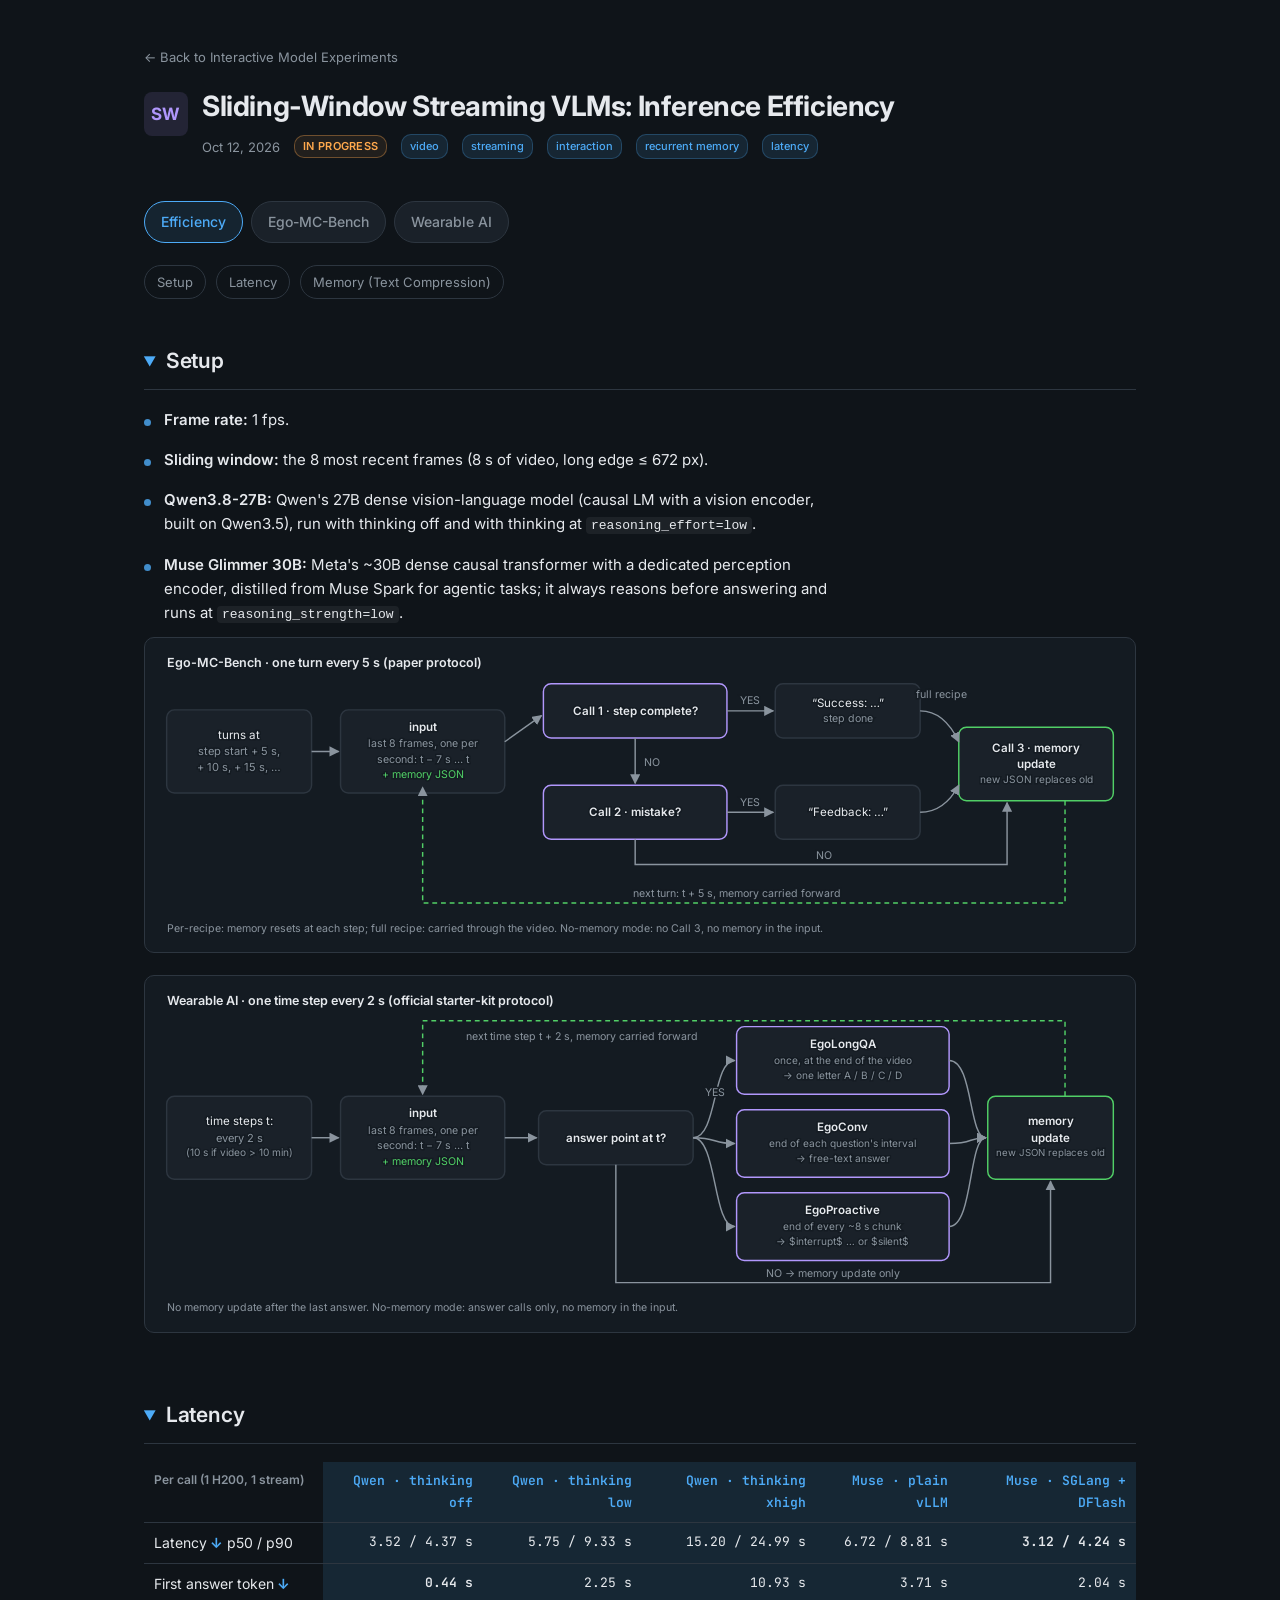
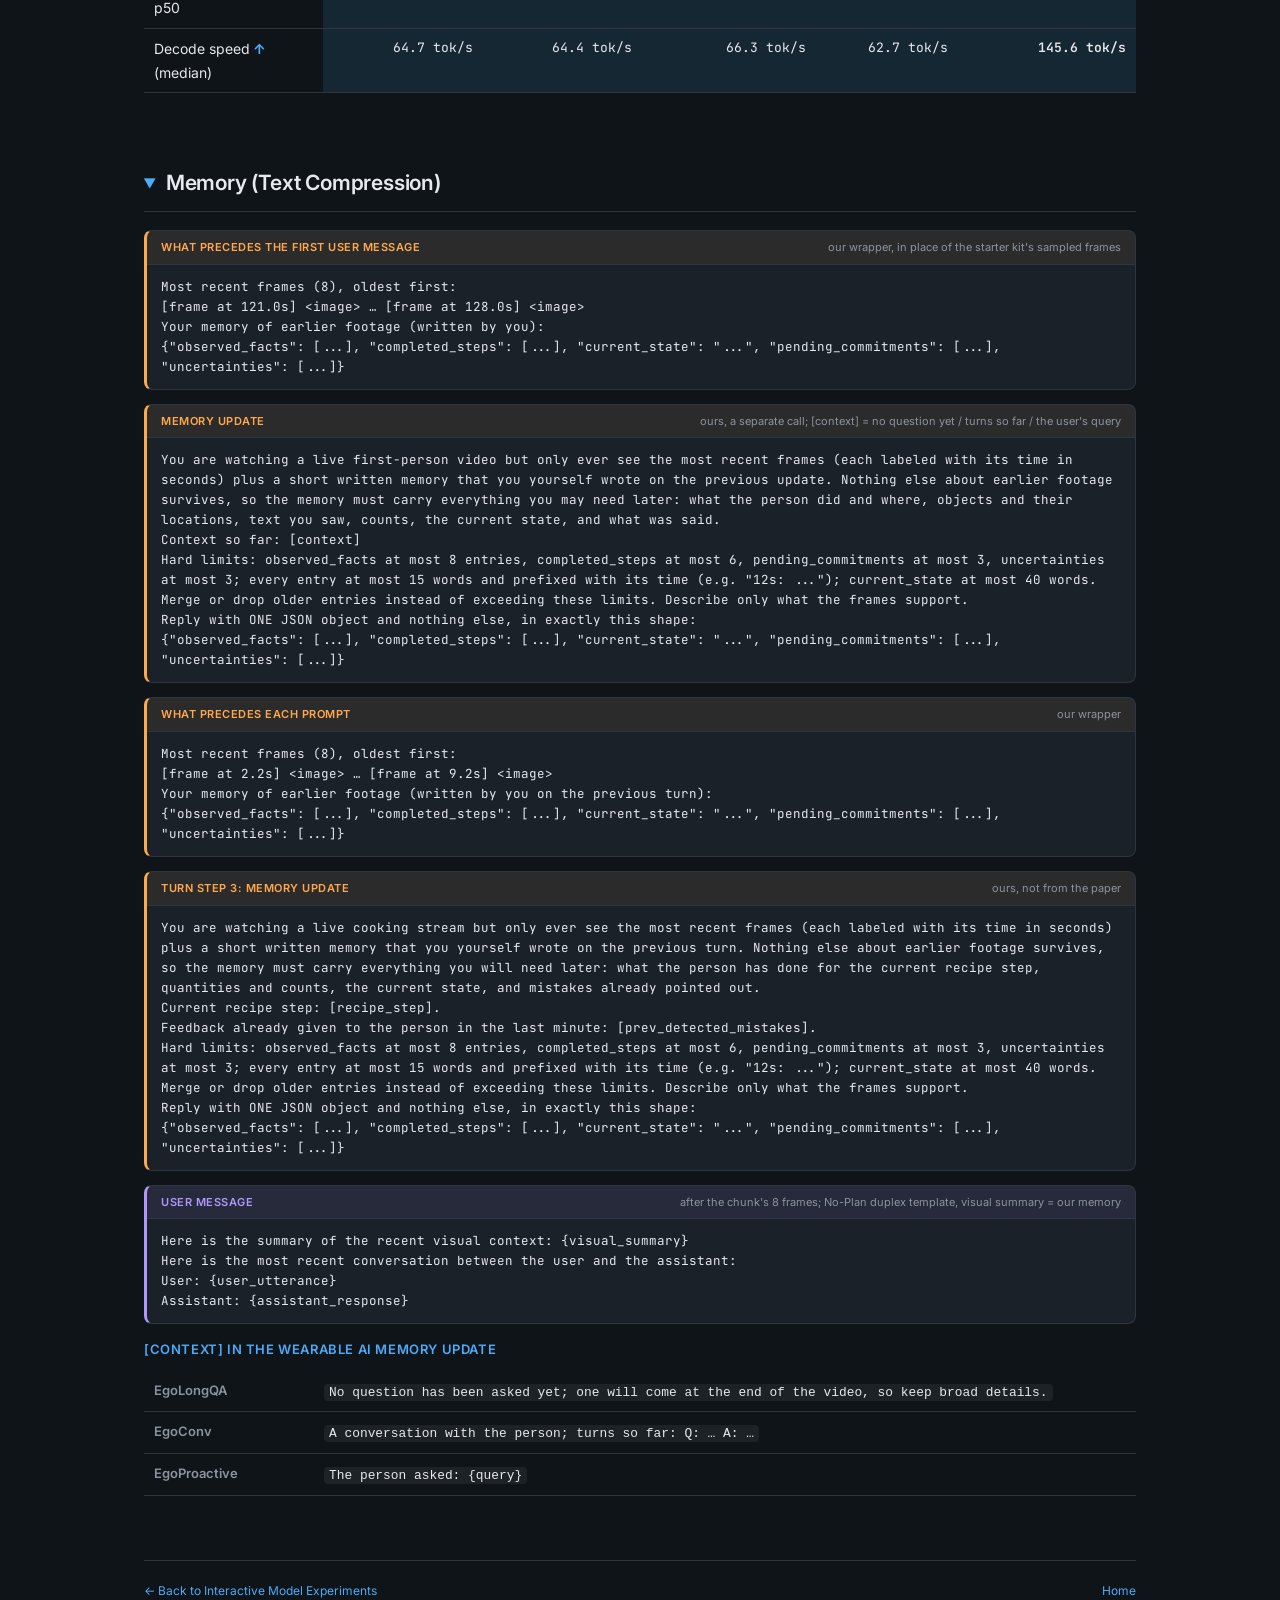
==== index.html @ 79a155e0 "Efficiency Latency: table only, three metrics (latency p50/p90, first answer token, decode speed) Co" ====
<!DOCTYPE html>
<html lang="en">
<head>
<meta charset="UTF-8">
<meta name="viewport" content="width=device-width, initial-scale=1">
<title>Sliding-Window Streaming VLMs: Efficiency — Interactive Model Experiments</title>
<link rel="stylesheet" href="style.css">
<link rel="stylesheet" href="https://fonts.googleapis.com/css2?family=Inter:wght@400;500;600;700&family=JetBrains+Mono:wght@400;500&display=swap">
<link rel="stylesheet" href="page.css">
</head>
<body>
<div class="wrap">
  <header class="exp-header">
    <a href="https://jxb1st.github.io/interactive_model_panel/" class="back-link">← Back to Interactive Model Experiments</a>
    <div class="exp-title-row">
      <span class="card-icon c2">SW</span>
      <div>
        <h1>Sliding-Window Streaming VLMs: Inference Efficiency</h1>
        <div class="exp-meta">
          <time datetime="2026-10-12">Oct 12, 2026</time>
          <span class="status in-progress">in progress</span>
          <span class="tag">video</span><span class="tag">streaming</span><span class="tag">interaction</span><span class="tag">recurrent memory</span><span class="tag">latency</span>
        </div>
      </div>
    </div>
    
  </header>

  <nav class="pagenav" aria-label="Pages"><a class="tab active" href="index.html" aria-current="page">Efficiency</a><a class="tab" href="ego_mc.html">Ego-MC-Bench</a><a class="tab" href="wearable_ai.html">Wearable AI</a></nav>
  <nav class="exp-toc" data-toc aria-label="Sections"></nav>

  <section class="exp-section"><h2 id="esetup">Setup</h2>
    <ul class="points tight"><li><b>Frame rate:</b> 1 fps.</li><li><b>Sliding window:</b> the 8 most recent frames (8 s of video, long edge ≤ 672 px).</li><li><b>Qwen3.8-27B:</b> Qwen's 27B dense vision-language model (causal LM with a vision encoder, built on Qwen3.5), run with thinking off and with thinking at <code>reasoning_effort=low</code>.</li><li><b>Muse Glimmer 30B:</b> Meta's ~30B dense causal transformer with a dedicated perception encoder, distilled from Muse Spark for agentic tasks; it always reasons before answering and runs at <code>reasoning_strength=low</code>.</li></ul>
    <figure class="figwrap"><svg class="chart flow" viewBox="0 0 1000 300" role="img" aria-label="Ego-MC call flow: every 5 s, step-complete check, mistake check, memory update"><defs><marker id="fa" viewBox="0 0 10 10" refX="9" refY="5" markerWidth="7" markerHeight="7" orient="auto"><path d="M0,0 L10,5 L0,10 z" fill="#8a949e"/></marker></defs><text x="10.0" y="18.0" font-size="13" fill="#e6e9ed" text-anchor="start" stroke="#141b22" stroke-width="3" paint-order="stroke" font-family="Inter, -apple-system, sans-serif" font-weight="600">Ego-MC-Bench · one turn every 5 s (paper protocol)</text><rect x="10" y="62" width="150" height="86" rx="8" fill="#1a2129" stroke="#2d3640" stroke-width="1.5"/><text x="85.0" y="92.2" font-size="12" fill="#e6e9ed" text-anchor="middle" stroke="#141b22" stroke-width="3" paint-order="stroke" font-family="Inter, -apple-system, sans-serif">turns at</text><text x="85.0" y="109.0" font-size="11.5" fill="#8a949e" text-anchor="middle" stroke="#141b22" stroke-width="3" paint-order="stroke" font-family="Inter, -apple-system, sans-serif">step start + 5 s,</text><text x="85.0" y="125.5" font-size="11.5" fill="#8a949e" text-anchor="middle" stroke="#141b22" stroke-width="3" paint-order="stroke" font-family="Inter, -apple-system, sans-serif">+ 10 s, + 15 s, …</text><rect x="190" y="62" width="170" height="86" rx="8" fill="#1a2129" stroke="#2d3640" stroke-width="1.5"/><text x="275.0" y="83.7" font-size="12" fill="#e6e9ed" text-anchor="middle" stroke="#141b22" stroke-width="3" paint-order="stroke" font-family="Inter, -apple-system, sans-serif" font-weight="600">input</text><text x="275.0" y="100.8" font-size="11" fill="#8a949e" text-anchor="middle" stroke="#141b22" stroke-width="3" paint-order="stroke" font-family="Inter, -apple-system, sans-serif">last 8 frames, one per</text><text x="275.0" y="116.8" font-size="11" fill="#8a949e" text-anchor="middle" stroke="#141b22" stroke-width="3" paint-order="stroke" font-family="Inter, -apple-system, sans-serif">second: t − 7 s … t</text><text x="275.0" y="132.8" font-size="11" fill="#51cf66" text-anchor="middle" stroke="#141b22" stroke-width="3" paint-order="stroke" font-family="Inter, -apple-system, sans-serif">+ memory JSON</text><rect x="400" y="35" width="190" height="56" rx="8" fill="#1a2129" stroke="#b197fc" stroke-width="1.5"/><text x="495.0" y="67.2" font-size="12" fill="#e6e9ed" text-anchor="middle" stroke="#141b22" stroke-width="3" paint-order="stroke" font-family="Inter, -apple-system, sans-serif" font-weight="600">Call 1 · step complete?</text><rect x="400" y="140" width="190" height="56" rx="8" fill="#1a2129" stroke="#b197fc" stroke-width="1.5"/><text x="495.0" y="172.2" font-size="12" fill="#e6e9ed" text-anchor="middle" stroke="#141b22" stroke-width="3" paint-order="stroke" font-family="Inter, -apple-system, sans-serif" font-weight="600">Call 2 · mistake?</text><rect x="640" y="35" width="150" height="56" rx="8" fill="#1a2129" stroke="#2d3640" stroke-width="1.5"/><text x="715.0" y="58.7" font-size="12" fill="#e6e9ed" text-anchor="middle" stroke="#141b22" stroke-width="3" paint-order="stroke" font-family="Inter, -apple-system, sans-serif">“Success: …”</text><text x="715.0" y="74.8" font-size="11" fill="#8a949e" text-anchor="middle" stroke="#141b22" stroke-width="3" paint-order="stroke" font-family="Inter, -apple-system, sans-serif">step done</text><rect x="640" y="140" width="150" height="56" rx="8" fill="#1a2129" stroke="#2d3640" stroke-width="1.5"/><text x="715.0" y="172.2" font-size="12" fill="#e6e9ed" text-anchor="middle" stroke="#141b22" stroke-width="3" paint-order="stroke" font-family="Inter, -apple-system, sans-serif">“Feedback: …”</text><rect x="830" y="80" width="160" height="76" rx="8" fill="#1a2129" stroke="#51cf66" stroke-width="1.5"/><text x="910.0" y="105.2" font-size="12" fill="#e6e9ed" text-anchor="middle" stroke="#141b22" stroke-width="3" paint-order="stroke" font-family="Inter, -apple-system, sans-serif" font-weight="600">Call 3 · memory</text><text x="910.0" y="122.2" font-size="12" fill="#e6e9ed" text-anchor="middle" stroke="#141b22" stroke-width="3" paint-order="stroke" font-family="Inter, -apple-system, sans-serif" font-weight="600">update</text><text x="910.0" y="137.2" font-size="10.5" fill="#8a949e" text-anchor="middle" stroke="#141b22" stroke-width="3" paint-order="stroke" font-family="Inter, -apple-system, sans-serif">new JSON replaces old</text><path d="M160,105 H188" fill="none" stroke="#8a949e" stroke-width="1.5" marker-end="url(#fa)"/><path d="M360,95 L398,68" fill="none" stroke="#8a949e" stroke-width="1.5" marker-end="url(#fa)"/><path d="M590,63 H638" fill="none" stroke="#8a949e" stroke-width="1.5" marker-end="url(#fa)"/><text x="614.0" y="56.0" font-size="11" fill="#8a949e" text-anchor="middle" stroke="#141b22" stroke-width="3" paint-order="stroke" font-family="Inter, -apple-system, sans-serif">YES</text><path d="M495,91 V138" fill="none" stroke="#8a949e" stroke-width="1.5" marker-end="url(#fa)"/><text x="512.0" y="120.0" font-size="11" fill="#8a949e" text-anchor="middle" stroke="#141b22" stroke-width="3" paint-order="stroke" font-family="Inter, -apple-system, sans-serif">NO</text><path d="M590,168 H638" fill="none" stroke="#8a949e" stroke-width="1.5" marker-end="url(#fa)"/><text x="614.0" y="161.0" font-size="11" fill="#8a949e" text-anchor="middle" stroke="#141b22" stroke-width="3" paint-order="stroke" font-family="Inter, -apple-system, sans-serif">YES</text><path d="M790,63 Q815,63 830,95" fill="none" stroke="#8a949e" stroke-width="1.5" marker-end="url(#fa)"/><text x="812.0" y="50.0" font-size="11" fill="#8a949e" text-anchor="middle" stroke="#141b22" stroke-width="3" paint-order="stroke" font-family="Inter, -apple-system, sans-serif">full recipe</text><path d="M790,168 Q815,168 830,140" fill="none" stroke="#8a949e" stroke-width="1.5" marker-end="url(#fa)"/><path d="M495,196 V222 H880 V158" fill="none" stroke="#8a949e" stroke-width="1.5" marker-end="url(#fa)"/><text x="690.0" y="216.0" font-size="11" fill="#8a949e" text-anchor="middle" stroke="#141b22" stroke-width="3" paint-order="stroke" font-family="Inter, -apple-system, sans-serif">NO</text><path d="M940,156 V262 H275 V142" fill="none" stroke="#51cf66" stroke-width="1.5" stroke-dasharray="5 4" marker-end="url(#fa)"/><text x="600.0" y="256.0" font-size="11" fill="#8a949e" text-anchor="middle" stroke="#141b22" stroke-width="3" paint-order="stroke" font-family="Inter, -apple-system, sans-serif">next turn: t + 5 s, memory carried forward</text><text x="10.0" y="292.0" font-size="11" fill="#8a949e" text-anchor="start" stroke="#141b22" stroke-width="3" paint-order="stroke" font-family="Inter, -apple-system, sans-serif">Per-recipe: memory resets at each step; full recipe: carried through the video. No-memory mode: no Call 3, no memory in the input.</text></svg></figure>
    <figure class="figwrap"><svg class="chart flow" viewBox="0 0 1000 344" role="img" aria-label="Wearable AI call flow: a time step every 2 s; answer at task-specific points, then a memory update"><defs><marker id="fa_w" viewBox="0 0 10 10" refX="9" refY="5" markerWidth="7" markerHeight="7" orient="auto"><path d="M0,0 L10,5 L0,10 z" fill="#8a949e"/></marker></defs><text x="10.0" y="18.0" font-size="13" fill="#e6e9ed" text-anchor="start" stroke="#141b22" stroke-width="3" paint-order="stroke" font-family="Inter, -apple-system, sans-serif" font-weight="600">Wearable AI · one time step every 2 s (official starter-kit protocol)</text><rect x="10" y="112" width="150" height="86" rx="8" fill="#1a2129" stroke="#2d3640" stroke-width="1.5"/><text x="85.0" y="142.2" font-size="12" fill="#e6e9ed" text-anchor="middle" stroke="#141b22" stroke-width="3" paint-order="stroke" font-family="Inter, -apple-system, sans-serif">time steps t:</text><text x="85.0" y="159.0" font-size="11.5" fill="#8a949e" text-anchor="middle" stroke="#141b22" stroke-width="3" paint-order="stroke" font-family="Inter, -apple-system, sans-serif">every 2 s</text><text x="85.0" y="174.2" font-size="10.5" fill="#8a949e" text-anchor="middle" stroke="#141b22" stroke-width="3" paint-order="stroke" font-family="Inter, -apple-system, sans-serif">(10 s if video &gt; 10 min)</text><rect x="190" y="112" width="170" height="86" rx="8" fill="#1a2129" stroke="#2d3640" stroke-width="1.5"/><text x="275.0" y="133.7" font-size="12" fill="#e6e9ed" text-anchor="middle" stroke="#141b22" stroke-width="3" paint-order="stroke" font-family="Inter, -apple-system, sans-serif" font-weight="600">input</text><text x="275.0" y="150.8" font-size="11" fill="#8a949e" text-anchor="middle" stroke="#141b22" stroke-width="3" paint-order="stroke" font-family="Inter, -apple-system, sans-serif">last 8 frames, one per</text><text x="275.0" y="166.8" font-size="11" fill="#8a949e" text-anchor="middle" stroke="#141b22" stroke-width="3" paint-order="stroke" font-family="Inter, -apple-system, sans-serif">second: t − 7 s … t</text><text x="275.0" y="182.8" font-size="11" fill="#51cf66" text-anchor="middle" stroke="#141b22" stroke-width="3" paint-order="stroke" font-family="Inter, -apple-system, sans-serif">+ memory JSON</text><rect x="395" y="127" width="160" height="56" rx="8" fill="#1a2129" stroke="#2d3640" stroke-width="1.5"/><text x="475.0" y="159.2" font-size="12" fill="#e6e9ed" text-anchor="middle" stroke="#141b22" stroke-width="3" paint-order="stroke" font-family="Inter, -apple-system, sans-serif" font-weight="600">answer point at t?</text><rect x="600" y="40" width="220" height="70" rx="8" fill="#1a2129" stroke="#b197fc" stroke-width="1.5"/><text x="710.0" y="62.2" font-size="12" fill="#e6e9ed" text-anchor="middle" stroke="#141b22" stroke-width="3" paint-order="stroke" font-family="Inter, -apple-system, sans-serif" font-weight="600">EgoLongQA</text><text x="710.0" y="78.7" font-size="10.5" fill="#8a949e" text-anchor="middle" stroke="#141b22" stroke-width="3" paint-order="stroke" font-family="Inter, -apple-system, sans-serif">once, at the end of the video</text><text x="710.0" y="94.2" font-size="10.5" fill="#8a949e" text-anchor="middle" stroke="#141b22" stroke-width="3" paint-order="stroke" font-family="Inter, -apple-system, sans-serif">→ one letter A / B / C / D</text><path d="M555,155 C580,155 575,75 598,75" fill="none" stroke="#8a949e" stroke-width="1.5" marker-end="url(#fa_w)"/><path d="M820,75 C845,75 840,155 858,155" fill="none" stroke="#8a949e" stroke-width="1.5" marker-end="url(#fa_w)"/><rect x="600" y="126" width="220" height="70" rx="8" fill="#1a2129" stroke="#b197fc" stroke-width="1.5"/><text x="710.0" y="148.2" font-size="12" fill="#e6e9ed" text-anchor="middle" stroke="#141b22" stroke-width="3" paint-order="stroke" font-family="Inter, -apple-system, sans-serif" font-weight="600">EgoConv</text><text x="710.0" y="164.7" font-size="10.5" fill="#8a949e" text-anchor="middle" stroke="#141b22" stroke-width="3" paint-order="stroke" font-family="Inter, -apple-system, sans-serif">end of each question&#x27;s interval</text><text x="710.0" y="180.2" font-size="10.5" fill="#8a949e" text-anchor="middle" stroke="#141b22" stroke-width="3" paint-order="stroke" font-family="Inter, -apple-system, sans-serif">→ free-text answer</text><path d="M555,155 C580,155 575,161 598,161" fill="none" stroke="#8a949e" stroke-width="1.5" marker-end="url(#fa_w)"/><path d="M820,161 C845,161 840,155 858,155" fill="none" stroke="#8a949e" stroke-width="1.5" marker-end="url(#fa_w)"/><rect x="600" y="212" width="220" height="70" rx="8" fill="#1a2129" stroke="#b197fc" stroke-width="1.5"/><text x="710.0" y="234.2" font-size="12" fill="#e6e9ed" text-anchor="middle" stroke="#141b22" stroke-width="3" paint-order="stroke" font-family="Inter, -apple-system, sans-serif" font-weight="600">EgoProactive</text><text x="710.0" y="250.7" font-size="10.5" fill="#8a949e" text-anchor="middle" stroke="#141b22" stroke-width="3" paint-order="stroke" font-family="Inter, -apple-system, sans-serif">end of every ~8 s chunk</text><text x="710.0" y="266.2" font-size="10.5" fill="#8a949e" text-anchor="middle" stroke="#141b22" stroke-width="3" paint-order="stroke" font-family="Inter, -apple-system, sans-serif">→ $interrupt$ … or $silent$</text><path d="M555,155 C580,155 575,247 598,247" fill="none" stroke="#8a949e" stroke-width="1.5" marker-end="url(#fa_w)"/><path d="M820,247 C845,247 840,155 858,155" fill="none" stroke="#8a949e" stroke-width="1.5" marker-end="url(#fa_w)"/><text x="578.0" y="112.0" font-size="11" fill="#8a949e" text-anchor="middle" stroke="#141b22" stroke-width="3" paint-order="stroke" font-family="Inter, -apple-system, sans-serif">YES</text><rect x="860" y="112" width="130" height="86" rx="8" fill="#1a2129" stroke="#51cf66" stroke-width="1.5"/><text x="925.0" y="142.2" font-size="12" fill="#e6e9ed" text-anchor="middle" stroke="#141b22" stroke-width="3" paint-order="stroke" font-family="Inter, -apple-system, sans-serif" font-weight="600">memory</text><text x="925.0" y="159.2" font-size="12" fill="#e6e9ed" text-anchor="middle" stroke="#141b22" stroke-width="3" paint-order="stroke" font-family="Inter, -apple-system, sans-serif" font-weight="600">update</text><text x="925.0" y="173.5" font-size="10" fill="#8a949e" text-anchor="middle" stroke="#141b22" stroke-width="3" paint-order="stroke" font-family="Inter, -apple-system, sans-serif">new JSON replaces old</text><path d="M160,155 H188" fill="none" stroke="#8a949e" stroke-width="1.5" marker-end="url(#fa_w)"/><path d="M360,155 H393" fill="none" stroke="#8a949e" stroke-width="1.5" marker-end="url(#fa_w)"/><path d="M475,183 V305 H925 V200" fill="none" stroke="#8a949e" stroke-width="1.5" marker-end="url(#fa_w)"/><text x="700.0" y="299.0" font-size="11" fill="#8a949e" text-anchor="middle" stroke="#141b22" stroke-width="3" paint-order="stroke" font-family="Inter, -apple-system, sans-serif">NO → memory update only</text><path d="M940,112 V34 H275 V110" fill="none" stroke="#51cf66" stroke-width="1.5" stroke-dasharray="5 4" marker-end="url(#fa_w)"/><text x="440.0" y="54.0" font-size="11" fill="#8a949e" text-anchor="middle" stroke="#141b22" stroke-width="3" paint-order="stroke" font-family="Inter, -apple-system, sans-serif">next time step t + 2 s, memory carried forward</text><text x="10.0" y="334.0" font-size="11" fill="#8a949e" text-anchor="start" stroke="#141b22" stroke-width="3" paint-order="stroke" font-family="Inter, -apple-system, sans-serif">No memory update after the last answer. No-memory mode: answer calls only, no memory in the input.</text></svg></figure>
  </section>

  <section class="exp-section"><h2 id="latency">Latency</h2>
    <div class="tblwrap"><table class="tbl ours-cols">
      <thead><tr><th>Per call (1 H200, 1 stream)</th><th class="n">Qwen · thinking off</th><th class="n">Qwen · thinking low</th><th class="n">Qwen · thinking xhigh</th><th class="n">Muse · plain vLLM</th><th class="n">Muse · SGLang + DFlash</th></tr></thead>
      <tbody>
        <tr><td>Latency<span class="dir" title="lower is better">↓</span> p50 / p90</td><td class="n">3.52 / 4.37 s</td><td class="n">5.75 / 9.33 s</td><td class="n">15.20 / 24.99 s</td><td class="n">6.72 / 8.81 s</td><td class="n"><b>3.12 / 4.24 s</b></td></tr>
        <tr><td>First answer token<span class="dir" title="lower is better">↓</span> p50</td><td class="n"><b>0.44 s</b></td><td class="n">2.25 s</td><td class="n">10.93 s</td><td class="n">3.71 s</td><td class="n">2.04 s</td></tr>
        <tr><td>Decode speed<span class="dir" title="higher is better">↑</span> (median)</td><td class="n">64.7 tok/s</td><td class="n">64.4 tok/s</td><td class="n">66.3 tok/s</td><td class="n">62.7 tok/s</td><td class="n"><b>145.6 tok/s</b></td></tr>
      </tbody></table></div>
  </section>


  <section class="exp-section"><h2 id="memory">Memory (Text Compression)</h2>
    <div class="prompt variant"><div class="prompt-head">What precedes the first user message <span class="prompt-note">our wrapper, in place of the starter kit's sampled frames</span></div>
        <pre class="prompt-body">Most recent frames (8), oldest first:
[frame at 121.0s] &lt;image&gt; … [frame at 128.0s] &lt;image&gt;
Your memory of earlier footage (written by you):
{&quot;observed_facts&quot;: [...], &quot;completed_steps&quot;: [...], &quot;current_state&quot;: &quot;...&quot;, &quot;pending_commitments&quot;: [...], &quot;uncertainties&quot;: [...]}</pre></div>
      <div class="prompt variant"><div class="prompt-head">Memory update <span class="prompt-note">ours, a separate call; [context] = no question yet / turns so far / the user's query</span></div>
        <pre class="prompt-body">You are watching a live first-person video but only ever see the most recent frames (each labeled with its time in seconds) plus a short written memory that you yourself wrote on the previous update. Nothing else about earlier footage survives, so the memory must carry everything you may need later: what the person did and where, objects and their locations, text you saw, counts, the current state, and what was said.
Context so far: [context]
Hard limits: observed_facts at most 8 entries, completed_steps at most 6, pending_commitments at most 3, uncertainties at most 3; every entry at most 15 words and prefixed with its time (e.g. &quot;12s: ...&quot;); current_state at most 40 words. Merge or drop older entries instead of exceeding these limits. Describe only what the frames support.
Reply with ONE JSON object and nothing else, in exactly this shape:
{&quot;observed_facts&quot;: [...], &quot;completed_steps&quot;: [...], &quot;current_state&quot;: &quot;...&quot;, &quot;pending_commitments&quot;: [...], &quot;uncertainties&quot;: [...]}</pre></div>
      <div class="prompt variant"><div class="prompt-head">What precedes each prompt <span class="prompt-note">our wrapper</span></div>
        <pre class="prompt-body">Most recent frames (8), oldest first:
[frame at 2.2s] &lt;image&gt; … [frame at 9.2s] &lt;image&gt;
Your memory of earlier footage (written by you on the previous turn):
{"observed_facts": [...], "completed_steps": [...], "current_state": "...", "pending_commitments": [...], "uncertainties": [...]}</pre></div>
      <div class="prompt variant"><div class="prompt-head">Turn step 3: memory update <span class="prompt-note">ours, not from the paper</span></div>
        <pre class="prompt-body">You are watching a live cooking stream but only ever see the most recent frames (each labeled with its time in seconds) plus a short written memory that you yourself wrote on the previous turn. Nothing else about earlier footage survives, so the memory must carry everything you will need later: what the person has done for the current recipe step, quantities and counts, the current state, and mistakes already pointed out.
Current recipe step: [recipe_step].
Feedback already given to the person in the last minute: [prev_detected_mistakes].
Hard limits: observed_facts at most 8 entries, completed_steps at most 6, pending_commitments at most 3, uncertainties at most 3; every entry at most 15 words and prefixed with its time (e.g. "12s: ..."); current_state at most 40 words. Merge or drop older entries instead of exceeding these limits. Describe only what the frames support.
Reply with ONE JSON object and nothing else, in exactly this shape:
{"observed_facts": [...], "completed_steps": [...], "current_state": "...", "pending_commitments": [...], "uncertainties": [...]}</pre></div>
      <div class="prompt user"><div class="prompt-head">User message <span class="prompt-note">after the chunk's 8 frames; No-Plan duplex template, visual summary = our memory</span></div>
        <pre class="prompt-body">Here is the summary of the recent visual context: {visual_summary}
Here is the most recent conversation between the user and the assistant:
User: {user_utterance}
Assistant: {assistant_response}</pre></div>
    <h3>[context] in the Wearable AI memory update</h3>
    <div class="tblwrap"><table class="tbl kv"><tbody><tr><th>EgoLongQA</th><td><code>No question has been asked yet; one will come at the end of the video, so keep broad details.</code></td></tr><tr><th>EgoConv</th><td><code>A conversation with the person; turns so far: Q: … A: …</code></td></tr><tr><th>EgoProactive</th><td><code>The person asked: {query}</code></td></tr></tbody></table></div>
  </section>



  <footer class="page-footer">
    <span><a href="https://jxb1st.github.io/interactive_model_panel/">← Back to Interactive Model Experiments</a></span>
    <span><a href="https://jxb1st.github.io/">Home</a></span>
  </footer>
</div>
<script src="page.js"></script>
</body>
</html>
---- style.css ----
/* Interactive Model Experiments — shared stylesheet for the panel (index.html)
   and for every experiment page (experiments/<slug>/index.html).
   Palette matches /datasets/ so the two panels read as one site. */

:root {
  --bg: #0f1419;
  --panel: #1a2129;
  --panel-2: #141b22;
  --border: #2d3640;
  --text: #e6e9ed;
  --muted: #8a949e;
  --accent: #4dabf7;
  --good: #51cf66;
  --warn: #ffa94d;
  --bad: #ff6b6b;
  --purple: #b197fc;
  --highlight: #ffd43b;
  --mono: ui-monospace, SFMono-Regular, Menlo, Consolas, "Liberation Mono", monospace;
  --sans: -apple-system, BlinkMacSystemFont, "Segoe UI", Helvetica, Arial, sans-serif;
}

* { box-sizing: border-box; }
html { color-scheme: dark; }
body {
  margin: 0;
  font-family: var(--sans);
  background: var(--bg);
  color: var(--text);
  line-height: 1.6;
  -webkit-text-size-adjust: 100%;
}
a { color: var(--accent); }
img, video { max-width: 100%; height: auto; }
.wrap { max-width: 1100px; margin: 0 auto; padding: 48px 24px 80px; }

/* ---------- Header / navigation ---------- */
header.page-header { margin-bottom: 36px; }
.back-link {
  display: inline-block;
  font-size: 13px;
  color: var(--muted);
  text-decoration: none;
  margin-bottom: 20px;
}
.back-link:hover { color: var(--accent); }
h1 {
  margin: 0 0 10px;
  font-size: 30px;
  font-weight: 700;
  letter-spacing: -0.3px;
  line-height: 1.25;
  text-wrap: balance;
}
.tagline { margin: 0; color: var(--muted); font-size: 15px; max-width: 700px; }
.panel-meta { margin-top: 14px; font-size: 12px; color: var(--muted); }

/* ---------- Experiment cards (panel) ---------- */
.grid {
  display: grid;
  grid-template-columns: repeat(auto-fill, minmax(320px, 1fr));
  gap: 18px;
}
.card {
  background: var(--panel);
  border: 1px solid var(--border);
  border-radius: 10px;
  padding: 20px;
  display: flex;
  flex-direction: column;
  min-height: 220px;
  min-width: 0;
  transition: transform 0.12s ease, border-color 0.12s ease;
  text-decoration: none;
  color: inherit;
  position: relative;
  overflow: hidden;
}
.card:hover { border-color: var(--accent); transform: translateY(-2px); }
.card:focus-visible { outline: 2px solid var(--accent); outline-offset: 2px; }
.card-head { display: flex; align-items: center; gap: 10px; margin-bottom: 8px; }
.card-icon {
  width: 36px; height: 36px; flex-shrink: 0;
  display: inline-flex; align-items: center; justify-content: center;
  border-radius: 8px;
  background: rgba(77, 171, 247, 0.1);
  color: var(--accent);
  font-size: 15px; font-weight: 700; letter-spacing: 0.2px;
}
.card-icon.c1 { background: rgba(77, 171, 247, 0.12); color: #4dabf7; }
.card-icon.c2 { background: rgba(177, 151, 252, 0.12); color: #b197fc; }
.card-icon.c3 { background: rgba(81, 207, 102, 0.12); color: #51cf66; }
.card-icon.c4 { background: rgba(255, 169, 77, 0.12); color: #ffa94d; }
.card-icon.c5 { background: rgba(38, 198, 218, 0.12); color: #26c6da; }
.card-icon.c6 { background: rgba(255, 107, 107, 0.12); color: #ff8a65; }
.card h2 { margin: 0; font-size: 17px; font-weight: 600; color: var(--text); line-height: 1.35; }
.card p { margin: 0 0 14px; font-size: 13px; color: var(--muted); flex: 1; }
.card-meta {
  display: flex; flex-wrap: wrap; gap: 6px 12px; align-items: center;
  font-size: 12px; color: var(--muted); margin-bottom: 10px;
}
.card-stats { display: flex; gap: 14px; flex-wrap: wrap; font-size: 12px; color: var(--muted); margin-bottom: 12px; }
.card-stats strong { color: var(--text); font-weight: 600; }
.card-tags { display: flex; gap: 6px; flex-wrap: wrap; margin-bottom: 12px; }
.tag {
  display: inline-block; padding: 2px 8px; border-radius: 10px;
  font-size: 11px; font-weight: 500;
  background: rgba(77, 171, 247, 0.12); color: var(--accent);
  border: 1px solid rgba(77, 171, 247, 0.25);
}
.card-cta { display: inline-flex; align-items: center; gap: 4px; color: var(--accent); font-size: 13px; font-weight: 500; margin-top: auto; }
.card-cta::after { content: "→"; transition: transform 0.12s; }
.card:hover .card-cta::after { transform: translateX(3px); }

/* status pill: shared by cards and experiment headers */
.status {
  display: inline-block; padding: 1px 8px; border-radius: 10px;
  font-size: 11px; font-weight: 600; letter-spacing: 0.3px; text-transform: uppercase;
  border: 1px solid var(--border); color: var(--muted); background: var(--panel-2);
}
.status.completed { color: var(--good); border-color: rgba(81, 207, 102, 0.35); background: rgba(81, 207, 102, 0.08); }
.status.in-progress, .status.running { color: var(--warn); border-color: rgba(255, 169, 77, 0.35); background: rgba(255, 169, 77, 0.08); }
.status.planned { color: var(--muted); }
.status.failed { color: var(--bad); border-color: rgba(255, 107, 107, 0.35); background: rgba(255, 107, 107, 0.08); }
.undated { color: var(--warn); }
.demo-badge {
  position: absolute; top: 14px; right: 14px;
  font-size: 10px; font-weight: 700; text-transform: uppercase; letter-spacing: 0.5px;
  color: var(--highlight); background: var(--bg); padding: 2px 8px; border-radius: 10px;
  border: 1px solid rgba(255, 212, 59, 0.4);
}

/* empty / error states */
.empty-state, .error-state {
  border: 1px dashed var(--border); border-radius: 10px; padding: 36px 24px;
  text-align: center; color: var(--muted); font-size: 14px;
}
.empty-state strong, .error-state strong { display: block; color: var(--text); font-size: 16px; margin-bottom: 6px; }
.empty-state code, .error-state code { font-family: var(--mono); font-size: 12.5px; color: var(--text); }
.error-state { border-color: rgba(255, 107, 107, 0.4); }

/* ---------- Footer ---------- */
footer.page-footer {
  margin-top: 56px; padding-top: 20px; border-top: 1px solid var(--border);
  color: var(--muted); font-size: 12px;
  display: flex; justify-content: space-between; flex-wrap: wrap; gap: 8px;
}
footer.page-footer a { color: var(--accent); text-decoration: none; }
footer.page-footer a:hover { text-decoration: underline; }

/* =====================================================================
   Experiment page components
   ===================================================================== */
.exp-header { margin-bottom: 28px; }
.exp-title-row { display: flex; align-items: flex-start; gap: 14px; }
.exp-title-row .card-icon { width: 44px; height: 44px; font-size: 17px; margin-top: 4px; }
.exp-meta { display: flex; flex-wrap: wrap; gap: 8px 14px; align-items: center; font-size: 13px; color: var(--muted); margin: 10px 0 14px; }
.exp-summary { margin: 0; max-width: 760px; color: var(--text); font-size: 15px; }

/* table of contents: filled by script.js from the h2[id] on the page; empty when JS is off */
.exp-toc { margin: 0 0 32px; padding: 14px 18px; background: var(--panel-2); border: 1px solid var(--border); border-radius: 8px; font-size: 13px; }
.exp-toc:empty { display: none; }
.exp-toc ol { margin: 0; padding: 0; list-style: none; display: flex; flex-wrap: wrap; gap: 4px 16px; }
.exp-toc a { color: var(--muted); text-decoration: none; }
.exp-toc a:hover { color: var(--accent); }

.exp-section { margin: 0 0 44px; padding-top: 8px; }
.exp-section h2 {
  margin: 0 0 14px; font-size: 20px; font-weight: 600; letter-spacing: -0.2px;
  padding-bottom: 8px; border-bottom: 1px solid var(--border);
}
.exp-section h3 { margin: 22px 0 8px; font-size: 15px; font-weight: 600; color: var(--text); }
.exp-section p, .exp-section li { max-width: 760px; font-size: 14.5px; }
.exp-section p { margin: 0 0 12px; }
.exp-section ul, .exp-section ol { margin: 0 0 12px; padding-left: 22px; }
.exp-section > :last-child { margin-bottom: 0; }

/* key/value facts (setup, reproduction) */
.facts { display: grid; grid-template-columns: max-content 1fr; gap: 6px 18px; margin: 0 0 12px; font-size: 14px; }
.facts dt { color: var(--muted); }
.facts dd { margin: 0; min-width: 0; overflow-wrap: anywhere; }

/* pipeline steps */
.pipeline { display: flex; flex-wrap: wrap; gap: 8px; align-items: center; margin: 0 0 12px; padding: 0; list-style: none; }
.pipeline li { background: var(--panel); border: 1px solid var(--border); border-radius: 8px; padding: 8px 12px; font-size: 13px; }
.pipeline li + li::before { content: "→"; color: var(--muted); margin-right: 8px; }

/* ---------- Prompt blocks ---------- */
.prompt {
  border: 1px solid var(--border); border-left: 3px solid var(--purple); border-radius: 8px;
  background: var(--panel); margin: 0 0 14px; overflow: hidden;
}
.prompt-head {
  display: flex; justify-content: space-between; align-items: center; gap: 8px;
  padding: 7px 14px; font-size: 11px; font-weight: 600; letter-spacing: 0.5px; text-transform: uppercase;
  color: var(--purple); background: rgba(177, 151, 252, 0.08); border-bottom: 1px solid var(--border);
}
.prompt-head .prompt-note { font-weight: 400; text-transform: none; letter-spacing: 0; color: var(--muted); }
.prompt-body { margin: 0; padding: 12px 14px; font-family: var(--mono); font-size: 13px; line-height: 1.55; white-space: pre-wrap; overflow-wrap: anywhere; color: var(--text); }
.prompt.system { border-left-color: var(--accent); }
.prompt.system .prompt-head { color: var(--accent); background: rgba(77, 171, 247, 0.08); }
.prompt.user { border-left-color: var(--purple); }
.prompt.response { border-left-color: var(--good); }
.prompt.response .prompt-head { color: var(--good); background: rgba(81, 207, 102, 0.08); }
.prompt.response .prompt-body { font-family: var(--sans); font-size: 14px; }
.prompt.variant { border-left-color: var(--warn); }
.prompt.variant .prompt-head { color: var(--warn); background: rgba(255, 169, 77, 0.08); }
.prompt details > summary { cursor: pointer; padding: 8px 14px; font-size: 13px; color: var(--muted); }
.prompt details[open] > summary { border-bottom: 1px solid var(--border); }

/* ---------- Code / JSON ---------- */
pre.code {
  margin: 0 0 14px; padding: 12px 14px; background: var(--panel-2); border: 1px solid var(--border);
  border-radius: 8px; font-family: var(--mono); font-size: 12.5px; line-height: 1.5; overflow-x: auto; color: var(--text);
}
pre.code[data-lang]::before { content: attr(data-lang); display: block; font-size: 10px; letter-spacing: 0.5px; text-transform: uppercase; color: var(--muted); margin-bottom: 6px; }
code { font-family: var(--mono); font-size: 0.92em; background: rgba(255, 255, 255, 0.06); padding: 1px 5px; border-radius: 4px; }
pre code { background: none; padding: 0; font-size: inherit; }

/* ---------- Tables ---------- */
.table-wrap { overflow-x: auto; margin: 0 0 14px; border: 1px solid var(--border); border-radius: 8px; }
table.results { border-collapse: collapse; width: 100%; font-size: 13.5px; font-variant-numeric: tabular-nums; }
table.results th, table.results td { padding: 8px 12px; border-bottom: 1px solid var(--border); text-align: left; white-space: nowrap; }
table.results th { font-size: 11px; letter-spacing: 0.5px; text-transform: uppercase; color: var(--muted); font-weight: 600; background: var(--panel-2); }
table.results tr:last-child td { border-bottom: 0; }
table.results td.num, table.results th.num { text-align: right; }
table.results td.best { color: var(--good); font-weight: 600; }
table.results tr.highlight td { background: rgba(77, 171, 247, 0.06); }
.table-note { margin: -6px 0 14px; font-size: 12px; color: var(--muted); }

/* ---------- Figures / media ---------- */
.fig { margin: 0 0 18px; }
.fig img, .fig video, .fig svg { display: block; width: 100%; max-width: 100%; border: 1px solid var(--border); border-radius: 8px; background: var(--panel-2); }
.fig figcaption { margin-top: 8px; font-size: 13px; color: var(--text); }
.fig .fig-desc { display: block; margin-top: 2px; font-size: 12.5px; color: var(--muted); }
.fig.narrow { max-width: 560px; }
.media-grid { display: grid; grid-template-columns: repeat(auto-fit, minmax(260px, 1fr)); gap: 16px; margin: 0 0 14px; }
.media-grid .fig { margin: 0; }

/* ---------- Side-by-side comparison ---------- */
.compare { border: 1px solid var(--border); border-radius: 10px; background: var(--panel); margin: 0 0 18px; overflow: hidden; }
.compare-head { padding: 10px 16px; font-size: 13px; font-weight: 600; border-bottom: 1px solid var(--border); background: var(--panel-2); }
.compare-input { padding: 14px 16px; border-bottom: 1px solid var(--border); }
.compare-input .label, .compare-cell .label, .compare-obs .label {
  display: block; font-size: 11px; font-weight: 600; letter-spacing: 0.5px; text-transform: uppercase; color: var(--muted); margin-bottom: 6px;
}
.compare-input video, .compare-input img { max-width: 480px; border-radius: 6px; border: 1px solid var(--border); }
.compare-grid { display: grid; grid-template-columns: repeat(auto-fit, minmax(240px, 1fr)); }
.compare-cell { padding: 14px 16px; border-right: 1px solid var(--border); border-bottom: 1px solid var(--border); font-size: 14px; min-width: 0; overflow-wrap: anywhere; }
.compare-cell:last-child { border-right: 0; }
.compare-cell.reference { background: rgba(81, 207, 102, 0.05); }
.compare-cell.reference .label { color: var(--good); }
.compare-cell .model-name { font-weight: 600; margin-bottom: 4px; }
.compare-obs { padding: 14px 16px; font-size: 14px; color: var(--text); background: rgba(77, 171, 247, 0.05); }
.compare-obs .label { color: var(--accent); }
.verdict { display: inline-block; font-size: 11px; font-weight: 600; padding: 1px 7px; border-radius: 8px; margin-left: 6px; vertical-align: middle; }
.verdict.ok { color: var(--good); background: rgba(81, 207, 102, 0.12); }
.verdict.bad { color: var(--bad); background: rgba(255, 107, 107, 0.12); }
.verdict.partial { color: var(--warn); background: rgba(255, 169, 77, 0.12); }

/* ---------- Case cards (success / failure) ---------- */
.cases { display: grid; grid-template-columns: repeat(auto-fit, minmax(300px, 1fr)); gap: 14px; margin: 0 0 14px; }
.case { background: var(--panel); border: 1px solid var(--border); border-left: 3px solid var(--muted); border-radius: 8px; padding: 14px 16px; font-size: 14px; min-width: 0; }
.case.success { border-left-color: var(--good); }
.case.failure { border-left-color: var(--bad); }
.case .case-title { font-weight: 600; margin-bottom: 6px; }
.case p { margin: 0 0 8px; font-size: 13.5px; }
.case .output { font-family: var(--mono); font-size: 12.5px; background: var(--panel-2); border-radius: 6px; padding: 8px 10px; white-space: pre-wrap; overflow-wrap: anywhere; margin: 6px 0; }

/* ---------- Callouts / expandable text ---------- */
.callout { border: 1px solid var(--border); border-left: 3px solid var(--accent); border-radius: 8px; background: var(--panel); padding: 12px 16px; margin: 0 0 14px; font-size: 14px; }
.callout.warn { border-left-color: var(--warn); }
.callout.good { border-left-color: var(--good); }
details.expand { border: 1px solid var(--border); border-radius: 8px; background: var(--panel); margin: 0 0 14px; }
details.expand > summary { cursor: pointer; padding: 10px 14px; font-size: 13.5px; font-weight: 500; color: var(--accent); }
details.expand > summary:focus-visible { outline: 2px solid var(--accent); outline-offset: -2px; }
details.expand > .expand-body { padding: 0 14px 14px; font-size: 14px; }
details.expand > .expand-body > :last-child { margin-bottom: 0; }

/* ---------- Responsive ---------- */
@media (max-width: 640px) {
  .wrap { padding: 32px 16px 56px; }
  h1 { font-size: 24px; }
  .grid { grid-template-columns: 1fr; }
  .facts { grid-template-columns: 1fr; gap: 2px 0; }
  .facts dd { margin-bottom: 8px; }
  .compare-grid { grid-template-columns: 1fr; }
  .compare-cell { border-right: 0; }
  .exp-title-row { gap: 10px; }
}
@media (prefers-reduced-motion: reduce) {
  .card, .card-cta::after { transition: none; }
}
---- page.css ----
body { font-family: Inter, -apple-system, "Segoe UI", sans-serif; font-size: 15.5px; line-height: 1.7; }
.wrap { max-width: 1040px; padding-top: 44px; }
h1 { font-size: 28px; line-height: 1.3; letter-spacing: -0.4px; }
.exp-summary { font-size: 15.5px; color: var(--muted); }
.exp-toc { background: transparent; border: 0; padding: 0; margin-bottom: 36px; }
.exp-toc ol { gap: 6px 10px; }
.exp-toc a { display: inline-block; padding: 5px 12px; border: 1px solid var(--border); border-radius: 999px; font-size: 13px; }
.exp-toc a:hover { border-color: var(--accent); color: var(--accent); }
.exp-section { margin-bottom: 56px; }
.exp-section h2 { font-size: 21px; margin-bottom: 18px; padding-bottom: 10px; }
.exp-section p, .exp-section li { font-size: 15px; line-height: 1.75; max-width: 78ch; }
.exp-section h3 { font-size: 13px; letter-spacing: .6px; text-transform: uppercase; color: var(--accent); margin: 26px 0 10px; font-weight: 600; }
.exp-section h3:first-of-type { margin-top: 4px; }
.lead { color: var(--text); }
ul.points { list-style: none; padding: 0; margin: 0 0 8px; display: grid; gap: 12px; }
ul.points li { position: relative; padding-left: 20px; }
ul.points li::before { content: ""; position: absolute; left: 0; top: 11px; width: 7px; height: 7px; border-radius: 50%; background: var(--accent); opacity: .8; }
ul.points b { color: var(--text); font-weight: 600; }
ul.points code { font-size: 13px; }
.steps { display: flex; flex-wrap: wrap; gap: 8px; padding: 0; margin: 0 0 20px; list-style: none; counter-reset: s; }
.steps li { counter-increment: s; background: var(--panel); border: 1px solid var(--border); border-radius: 999px; padding: 6px 14px 6px 10px; font-size: 13px; }
.steps li::before { content: counter(s); display: inline-block; width: 20px; height: 20px; border-radius: 50%; background: rgba(77,171,247,.15); color: var(--accent); text-align: center; line-height: 20px; font-size: 11px; font-weight: 600; margin-right: 8px; }
.figwrap { margin: 0 0 22px; background: var(--panel-2); border: 1px solid var(--border); border-radius: 10px; padding: 12px; overflow-x: auto; }
.pipe-fig { display: block; width: 100%; min-width: 640px; height: auto; }
.btn { display: inline-flex; align-items: center; gap: 8px; padding: 9px 16px; border-radius: 8px; border: 1px solid rgba(77,171,247,.4); background: rgba(77,171,247,.1); color: var(--accent); font: inherit; font-size: 14px; font-weight: 500; cursor: pointer; }
.btn:hover { background: rgba(77,171,247,.18); }
.btn[aria-expanded="true"] .chev { transform: rotate(90deg); }
.chev { display: inline-block; transition: transform .15s; }
#prompts-body { display: grid; gap: 14px; }
.exp-section h2.sec-toggle { display: flex; align-items: center; gap: 10px; cursor: pointer; user-select: none; }
.exp-section h2.sec-toggle:hover { color: var(--accent); }
.exp-section h2.sec-toggle:focus-visible { outline: 2px solid var(--accent); outline-offset: 4px; border-radius: 4px; }
.sec-toggle .chev { font-size: 13px; color: var(--accent); }
.sec-toggle[aria-expanded="true"] .chev { transform: rotate(90deg); }
.sec-body[hidden] { display: none !important; }
.exp-section.collapsed { margin-bottom: 20px; }
.exp-section.collapsed h2 { margin-bottom: 0; }
.prompt-body { font-family: "JetBrains Mono", ui-monospace, monospace; font-size: 12.5px; line-height: 1.6; }
.prompt .prompt-head { font-size: 11px; }
.tabs { display: flex; flex-wrap: wrap; gap: 8px; margin: 0 0 18px; }
.tab { font: inherit; font-size: 14px; font-weight: 500; color: var(--muted); background: var(--panel); border: 1px solid var(--border); border-radius: 999px; padding: 8px 16px; cursor: pointer; display: inline-flex; gap: 8px; align-items: center; }
.tab span { font-size: 11px; background: var(--bg); border: 1px solid var(--border); border-radius: 999px; padding: 1px 7px; }
.tab.active { color: var(--accent); border-color: var(--accent); background: rgba(77,171,247,.1); }
.tab:focus-visible { outline: 2px solid var(--accent); outline-offset: 2px; }
.panel-desc { color: var(--muted); font-size: 14px; margin: 0 0 16px; }
.legend { display: flex; flex-wrap: wrap; gap: 6px 18px; font-size: 13px; color: var(--muted); margin: 0 0 18px; }
.legend i { display: inline-block; width: 10px; height: 10px; border-radius: 2px; margin-right: 6px; vertical-align: -1px; }
.demo-grid { display: grid; grid-template-columns: repeat(auto-fill, minmax(300px, 1fr)); gap: 18px; }
.demo { margin: 0; background: var(--panel); border: 1px solid var(--border); border-radius: 10px; overflow: hidden; display: flex; flex-direction: column; }
.demo video { width: 100%; aspect-ratio: 16 / 10; object-fit: contain; background: #000; display: block; }
.demo figcaption { padding: 12px 14px 14px; display: grid; gap: 5px; }
.demo-title { font-weight: 600; font-size: 14px; display: flex; flex-wrap: wrap; gap: 6px 10px; align-items: baseline; }
.demo-sub { font-weight: 500; font-size: 12px; color: var(--purple); }
.demo-len { font-weight: 400; font-size: 11.5px; color: var(--muted); margin-left: auto; }
.demo-what { font-size: 13px; color: var(--muted); }
.demo-outcome { font-size: 13px; color: var(--text); font-family: "JetBrains Mono", ui-monospace, monospace; }
@media (max-width: 640px) { .demo-grid { grid-template-columns: 1fr; } }
.tbl { width: 100%; border-collapse: collapse; font-size: 14px; margin: 0 0 8px; }
.tbl th, .tbl td { padding: 8px 10px; border-bottom: 1px solid var(--border); text-align: left; vertical-align: top; }
.tbl th { font-size: 12px; color: var(--muted); font-weight: 600; }
.tbl td.n, .tbl th.n { text-align: right; font-variant-numeric: tabular-nums; font-family: "JetBrains Mono", ui-monospace, monospace; font-size: 13px; }
.tbl b { font-weight: 600; }
.tbl .st { font-size: 11.5px; color: var(--muted); }
.tblwrap { overflow-x: auto; margin: 0 0 20px; }
/* our method (sliding window + self-written memory) */
.tbl tr.ours td:not([rowspan]), .tbl.ours-cols td.n, .tbl.ours-cols th.n { background: rgba(77,171,247,.12); }
.tbl tr.ours td:not([rowspan]):first-of-type, .tbl tr.ours td[rowspan] + td { box-shadow: inset 3px 0 0 var(--accent); }
.tbl.ours-cols th.n { color: var(--accent); }
.dir { color: var(--accent); font-weight: 700; margin-left: 3px; }
.dir-na { color: var(--muted); font-size: 11.5px; margin-left: 3px; }
.ours-key { display: inline-block; width: 12px; height: 12px; border-radius: 3px; background: rgba(77,171,247,.25); box-shadow: inset 3px 0 0 var(--accent); vertical-align: -1px; margin-right: 4px; }
.note { font-size: 13.5px; color: var(--muted); max-width: 78ch; }
.lat-fig { display: block; width: 100%; min-width: 560px; height: auto; }
.pagenav { display: flex; flex-wrap: wrap; gap: 8px; margin: 0 0 22px; }
a.tab { text-decoration: none; }
a.tab.active { pointer-events: none; }
.bench-links { display: grid; grid-template-columns: repeat(auto-fit, minmax(260px, 1fr)); gap: 14px; margin: 0 0 20px; }
.bench-link { display: block; padding: 14px 16px; background: var(--panel); border: 1px solid var(--border); border-radius: 10px; text-decoration: none; color: var(--text); }
.bench-link:hover { border-color: var(--accent); }
.bench-link b { color: var(--accent); }
.bench-link span { display: block; font-size: 13.5px; color: var(--muted); margin-top: 4px; }
/* compact layout (2026-10-19): stat tiles, key-value setup tables, SVG charts */
.facts { display: grid; grid-template-columns: repeat(auto-fit, minmax(150px, 1fr)); gap: 12px; margin: 0 0 18px; }
.fact { background: var(--panel); border: 1px solid var(--border); border-radius: 10px; padding: 12px 14px; display: grid; gap: 2px; }
.fact b { font-size: 22px; font-weight: 700; color: var(--text); font-variant-numeric: tabular-nums; }
.fact span { font-size: 12.5px; color: var(--muted); }
.points.tight li { margin-bottom: 4px; line-height: 1.6; }
.tbl.kv th { width: 170px; white-space: nowrap; color: var(--muted); font-size: 13px; font-weight: 600; }
.tbl.kv td { font-size: 14px; }
.tbl-details { margin: -8px 0 18px; }
.tbl-details summary { cursor: pointer; color: var(--muted); font-size: 13px; margin-bottom: 8px; }
.chart { display: block; width: 100%; min-width: 560px; height: auto; }
.chart.chart-sq { max-width: 620px; min-width: 420px; }
.chart rect, .chart circle { cursor: default; }
@media (max-width: 640px) { .tbl.kv th { width: auto; white-space: normal; } }
.tbl tr.grp td { color: var(--muted); font-size: 12px; font-weight: 600; letter-spacing: .3px; padding-top: 12px; background: transparent; }
/* results copied from a paper: teal source mark (validated against the Qwen blue / Muse orange chart palette) */
.src-tag { display: inline-block; margin-left: 6px; padding: 0 6px; border-radius: 4px; font-size: 10.5px; font-weight: 600; line-height: 16px; color: #e6e9ed; background: rgba(25,158,112,.28); border: 1px solid #199e70; vertical-align: 1px; }
.tbl tr.paper td:first-child { box-shadow: inset 3px 0 0 #199e70; }
.chart.flow { min-width: 760px; }
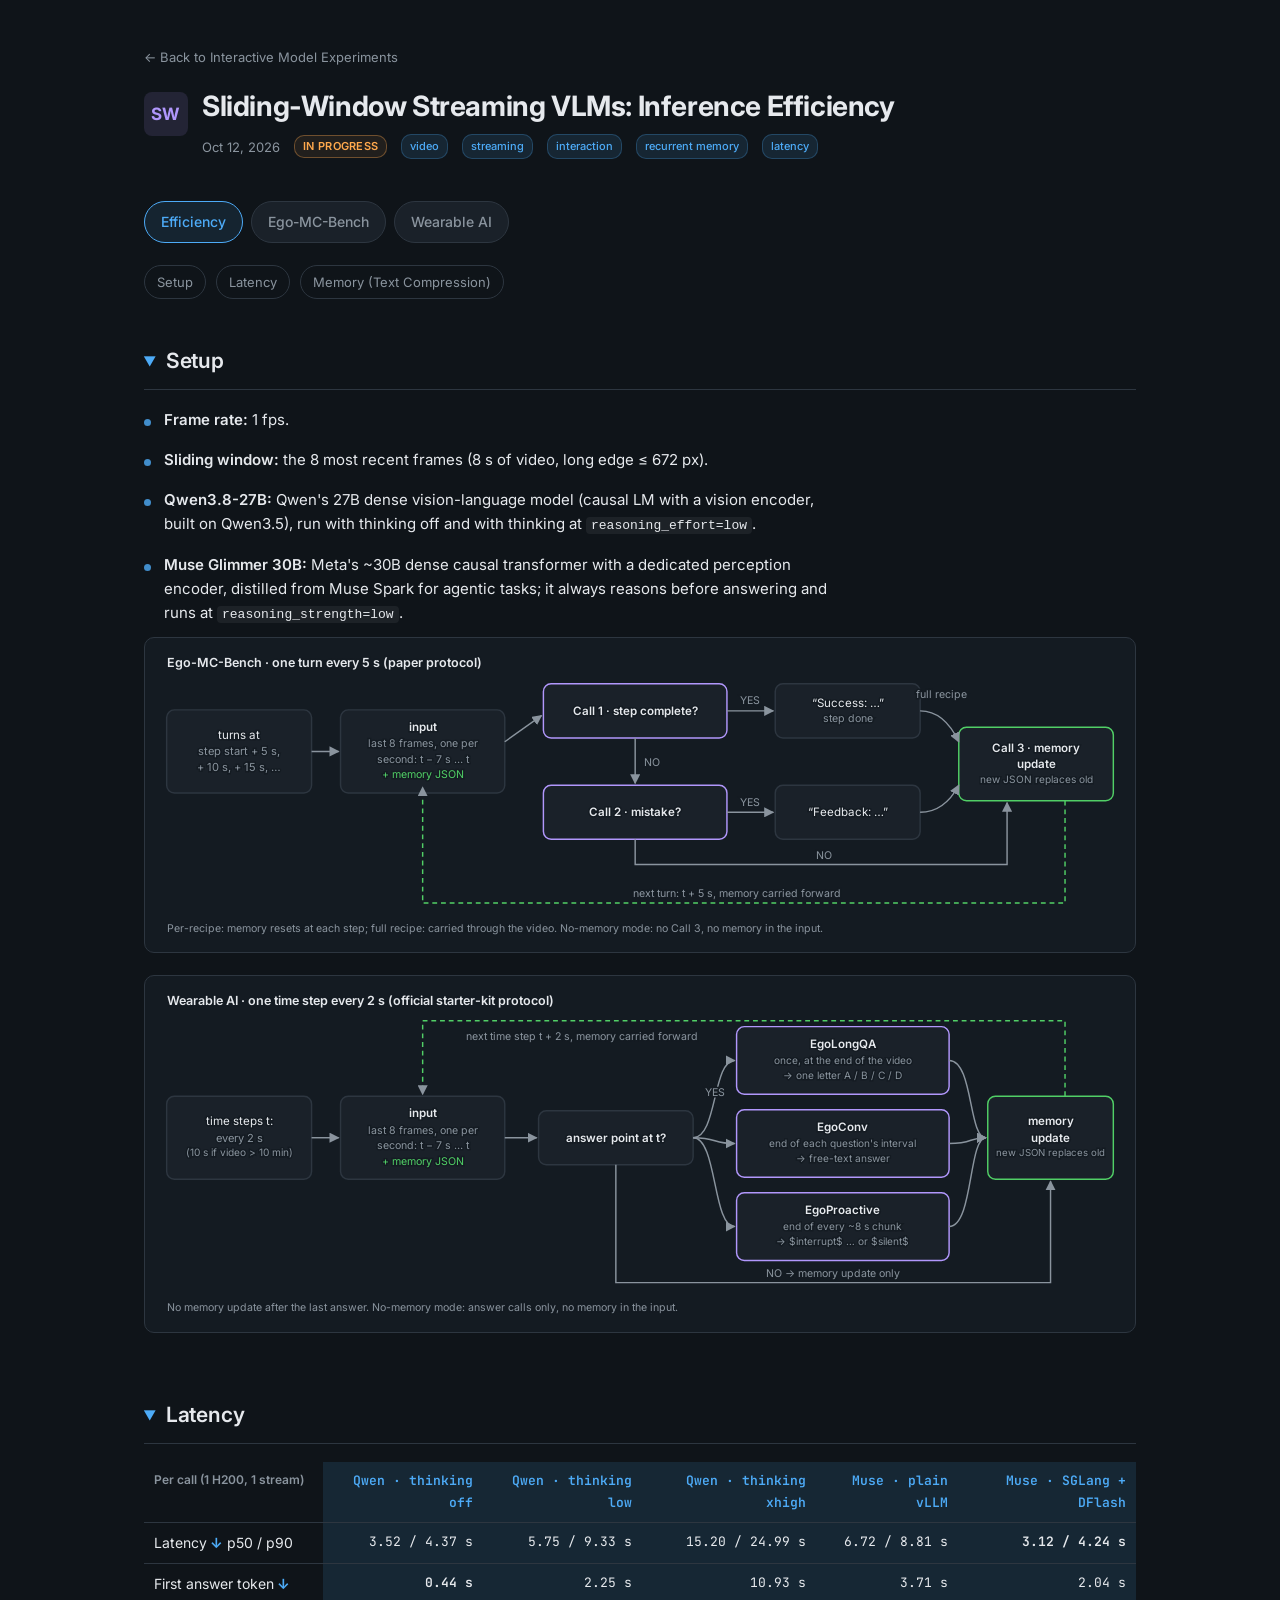
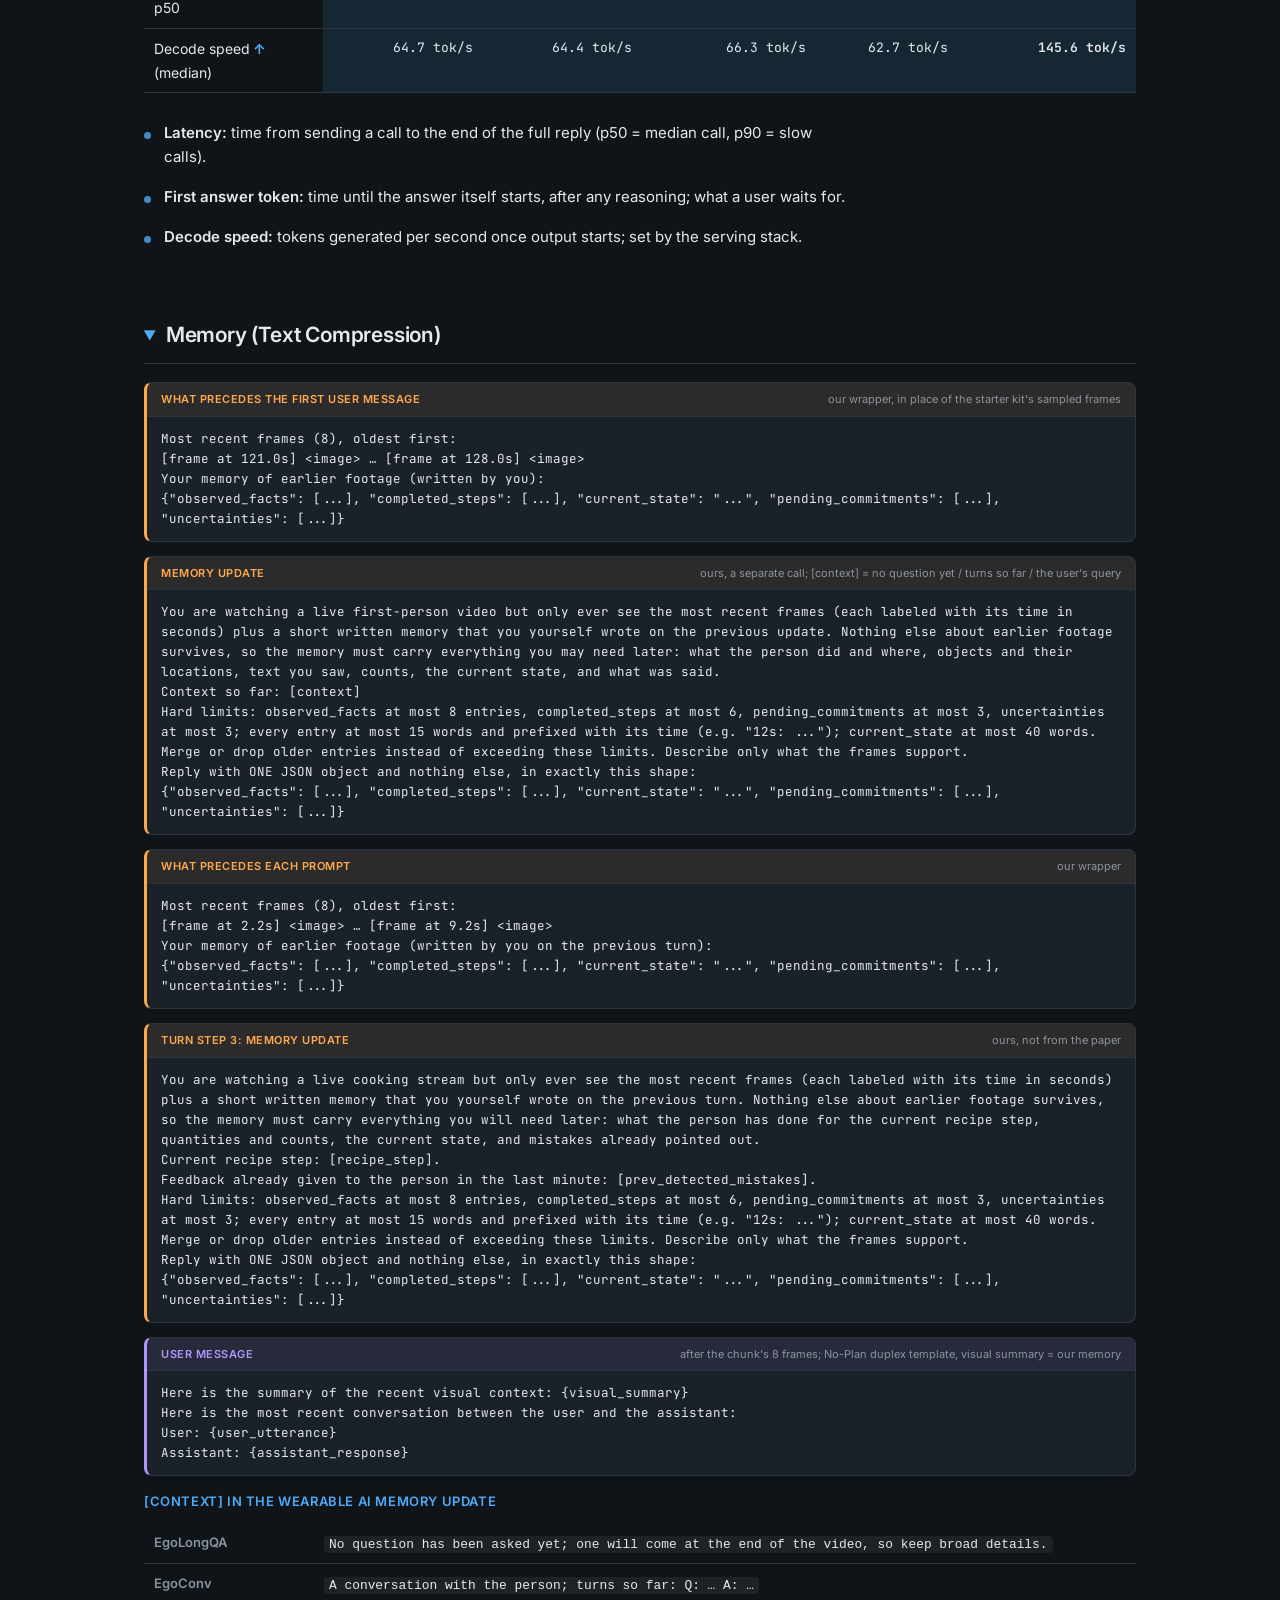
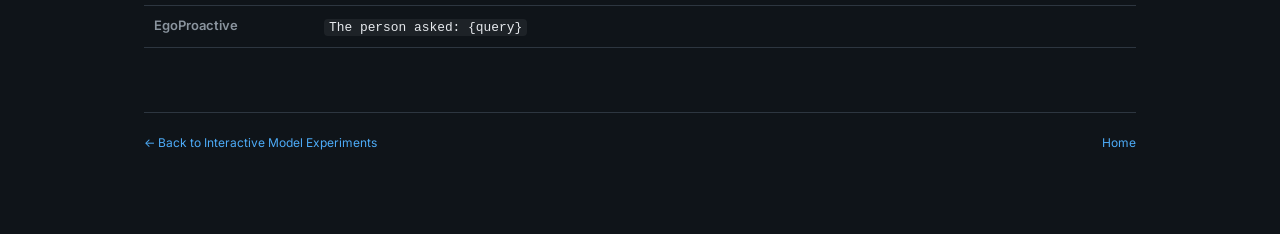
==== commit ddc45c26: "Efficiency Latency: one-line definitions of the three metrics Co-Authored-By: Claude Opus 5.5 <norep" ====
--- a/index.html
+++ b/index.html
@@ -43,6 +43,7 @@
         <tr><td>First answer token<span class="dir" title="lower is better">↓</span> p50</td><td class="n"><b>0.44 s</b></td><td class="n">2.25 s</td><td class="n">10.93 s</td><td class="n">3.71 s</td><td class="n">2.04 s</td></tr>
         <tr><td>Decode speed<span class="dir" title="higher is better">↑</span> (median)</td><td class="n">64.7 tok/s</td><td class="n">64.4 tok/s</td><td class="n">66.3 tok/s</td><td class="n">62.7 tok/s</td><td class="n"><b>145.6 tok/s</b></td></tr>
       </tbody></table></div>
+    <ul class="points tight"><li><b>Latency:</b> time from sending a call to the end of the full reply (p50 = median call, p90 = slow calls).</li><li><b>First answer token:</b> time until the answer itself starts, after any reasoning; what a user waits for.</li><li><b>Decode speed:</b> tokens generated per second once output starts; set by the serving stack.</li></ul>
   </section>
 
 
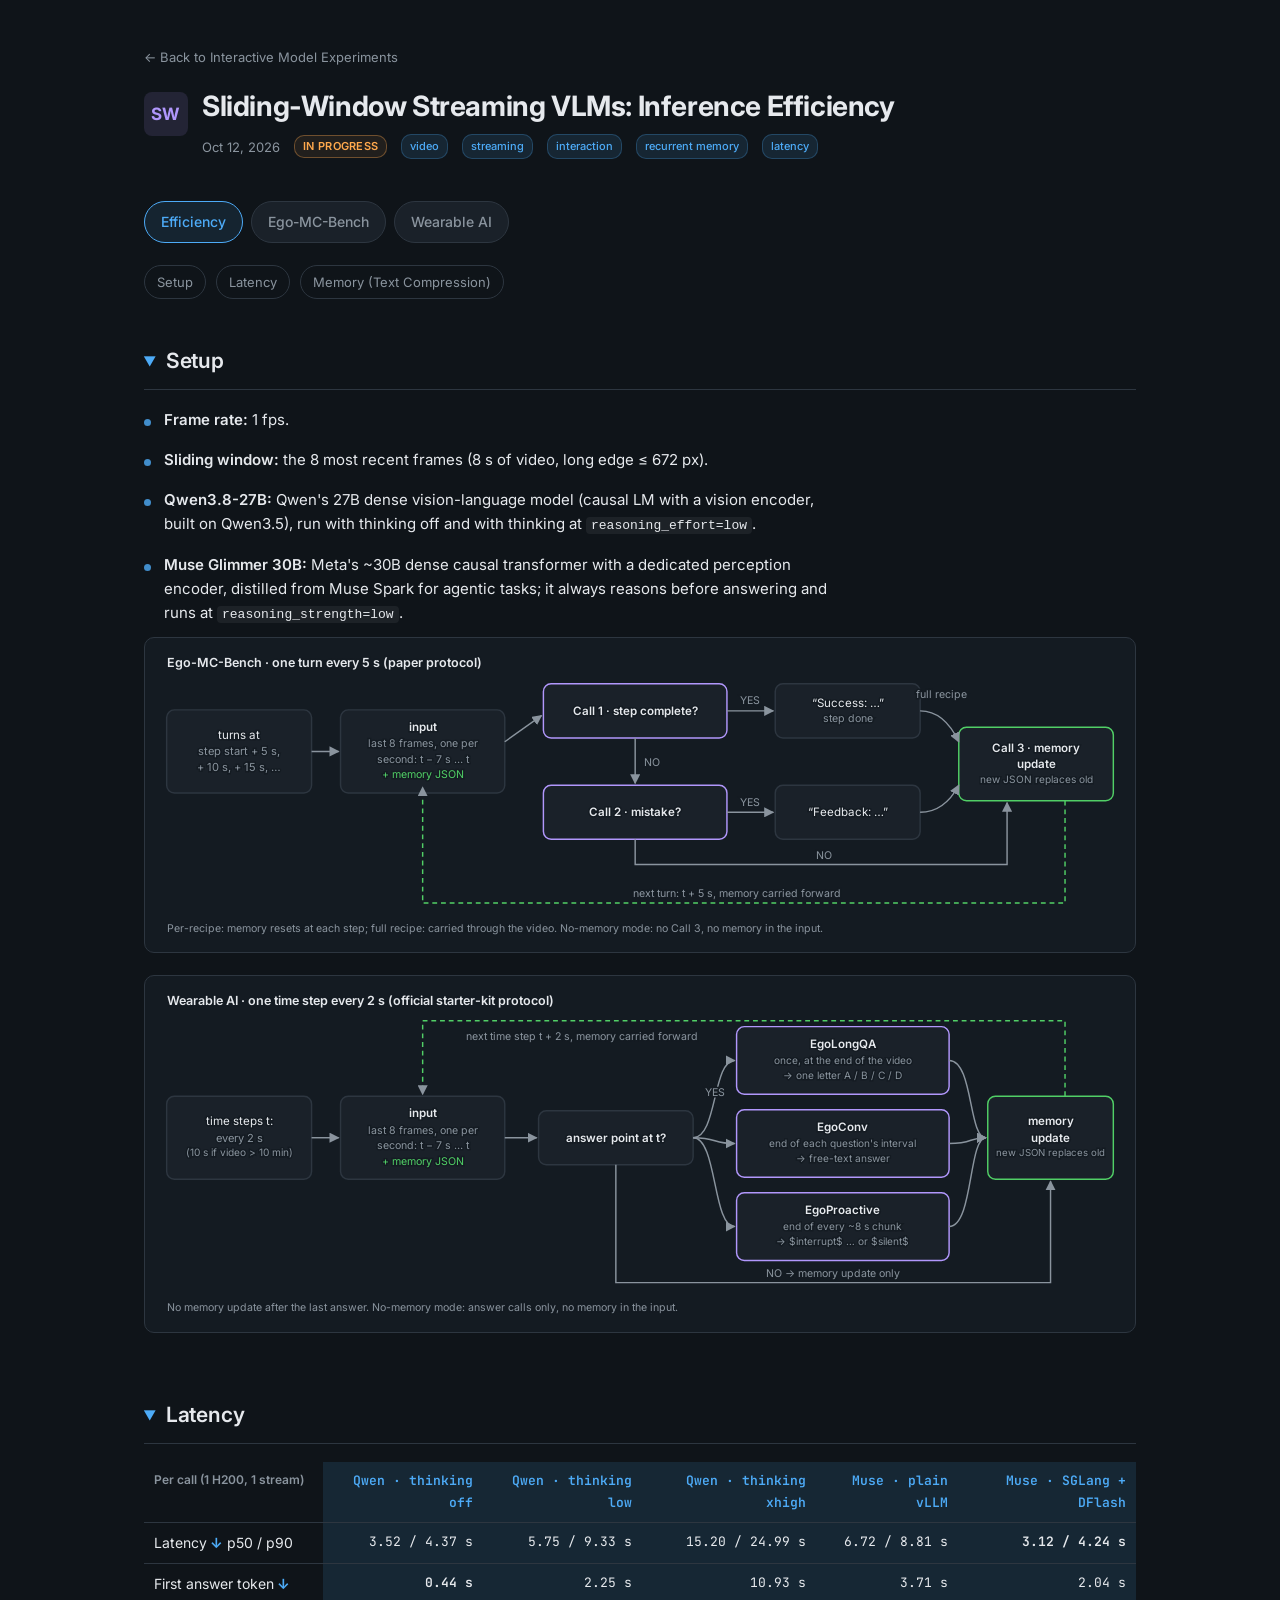
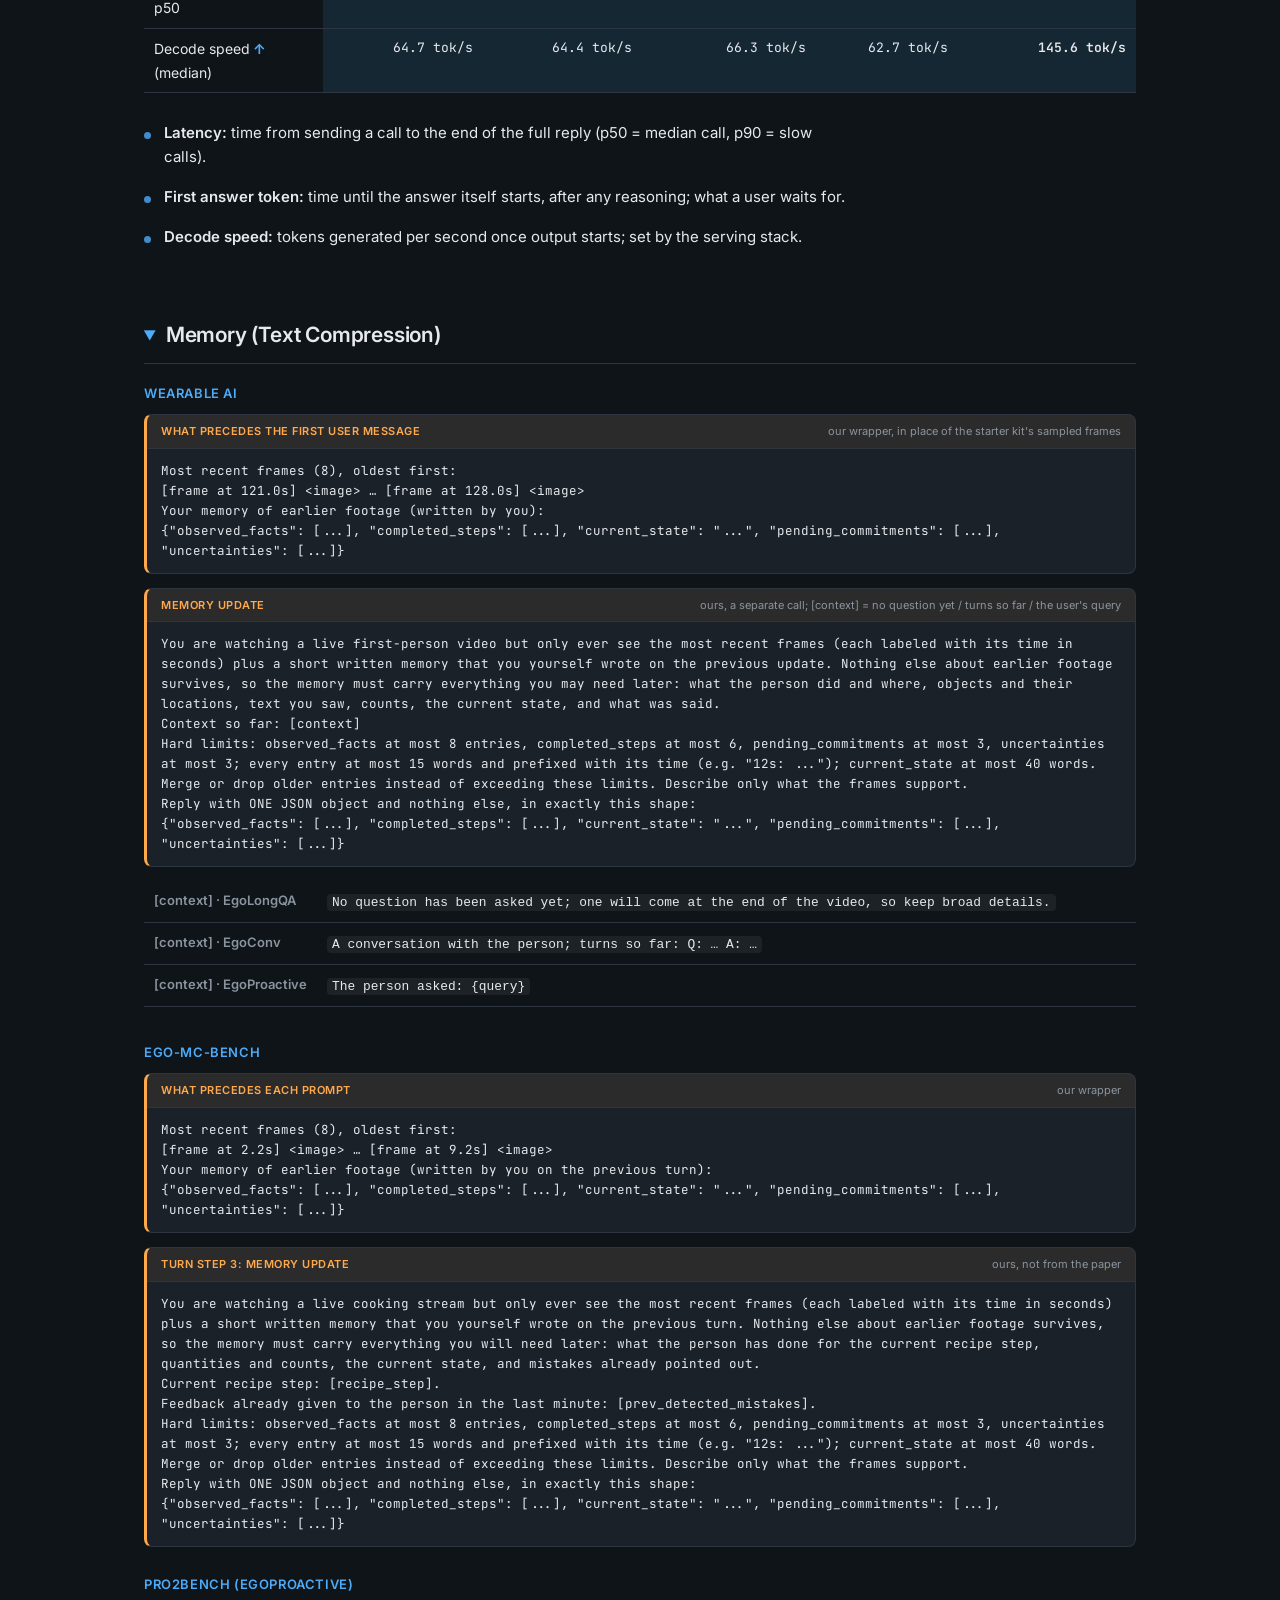
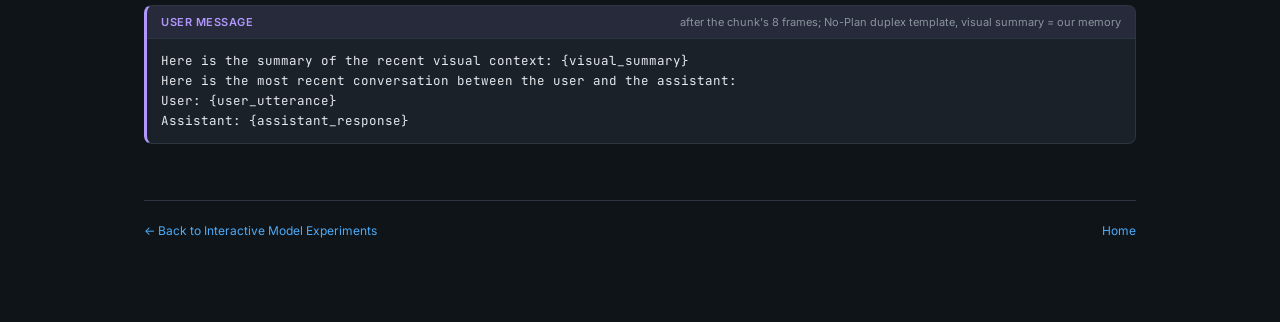
==== commit 05a84f2e: "Efficiency Memory: prompts grouped by benchmark; [context] values under the Wearable memory-update p" ====
--- a/index.html
+++ b/index.html
@@ -48,36 +48,38 @@
 
 
   <section class="exp-section"><h2 id="memory">Memory (Text Compression)</h2>
+    <h3>Wearable AI</h3>
     <div class="prompt variant"><div class="prompt-head">What precedes the first user message <span class="prompt-note">our wrapper, in place of the starter kit's sampled frames</span></div>
         <pre class="prompt-body">Most recent frames (8), oldest first:
 [frame at 121.0s] &lt;image&gt; … [frame at 128.0s] &lt;image&gt;
 Your memory of earlier footage (written by you):
 {&quot;observed_facts&quot;: [...], &quot;completed_steps&quot;: [...], &quot;current_state&quot;: &quot;...&quot;, &quot;pending_commitments&quot;: [...], &quot;uncertainties&quot;: [...]}</pre></div>
-      <div class="prompt variant"><div class="prompt-head">Memory update <span class="prompt-note">ours, a separate call; [context] = no question yet / turns so far / the user's query</span></div>
+    <div class="prompt variant"><div class="prompt-head">Memory update <span class="prompt-note">ours, a separate call; [context] = no question yet / turns so far / the user's query</span></div>
         <pre class="prompt-body">You are watching a live first-person video but only ever see the most recent frames (each labeled with its time in seconds) plus a short written memory that you yourself wrote on the previous update. Nothing else about earlier footage survives, so the memory must carry everything you may need later: what the person did and where, objects and their locations, text you saw, counts, the current state, and what was said.
 Context so far: [context]
 Hard limits: observed_facts at most 8 entries, completed_steps at most 6, pending_commitments at most 3, uncertainties at most 3; every entry at most 15 words and prefixed with its time (e.g. &quot;12s: ...&quot;); current_state at most 40 words. Merge or drop older entries instead of exceeding these limits. Describe only what the frames support.
 Reply with ONE JSON object and nothing else, in exactly this shape:
 {&quot;observed_facts&quot;: [...], &quot;completed_steps&quot;: [...], &quot;current_state&quot;: &quot;...&quot;, &quot;pending_commitments&quot;: [...], &quot;uncertainties&quot;: [...]}</pre></div>
-      <div class="prompt variant"><div class="prompt-head">What precedes each prompt <span class="prompt-note">our wrapper</span></div>
+    <div class="tblwrap"><table class="tbl kv"><tbody><tr><th>[context] · EgoLongQA</th><td><code>No question has been asked yet; one will come at the end of the video, so keep broad details.</code></td></tr><tr><th>[context] · EgoConv</th><td><code>A conversation with the person; turns so far: Q: … A: …</code></td></tr><tr><th>[context] · EgoProactive</th><td><code>The person asked: {query}</code></td></tr></tbody></table></div>
+    <h3>Ego-MC-Bench</h3>
+    <div class="prompt variant"><div class="prompt-head">What precedes each prompt <span class="prompt-note">our wrapper</span></div>
         <pre class="prompt-body">Most recent frames (8), oldest first:
 [frame at 2.2s] &lt;image&gt; … [frame at 9.2s] &lt;image&gt;
 Your memory of earlier footage (written by you on the previous turn):
 {"observed_facts": [...], "completed_steps": [...], "current_state": "...", "pending_commitments": [...], "uncertainties": [...]}</pre></div>
-      <div class="prompt variant"><div class="prompt-head">Turn step 3: memory update <span class="prompt-note">ours, not from the paper</span></div>
+    <div class="prompt variant"><div class="prompt-head">Turn step 3: memory update <span class="prompt-note">ours, not from the paper</span></div>
         <pre class="prompt-body">You are watching a live cooking stream but only ever see the most recent frames (each labeled with its time in seconds) plus a short written memory that you yourself wrote on the previous turn. Nothing else about earlier footage survives, so the memory must carry everything you will need later: what the person has done for the current recipe step, quantities and counts, the current state, and mistakes already pointed out.
 Current recipe step: [recipe_step].
 Feedback already given to the person in the last minute: [prev_detected_mistakes].
 Hard limits: observed_facts at most 8 entries, completed_steps at most 6, pending_commitments at most 3, uncertainties at most 3; every entry at most 15 words and prefixed with its time (e.g. "12s: ..."); current_state at most 40 words. Merge or drop older entries instead of exceeding these limits. Describe only what the frames support.
 Reply with ONE JSON object and nothing else, in exactly this shape:
 {"observed_facts": [...], "completed_steps": [...], "current_state": "...", "pending_commitments": [...], "uncertainties": [...]}</pre></div>
-      <div class="prompt user"><div class="prompt-head">User message <span class="prompt-note">after the chunk's 8 frames; No-Plan duplex template, visual summary = our memory</span></div>
+    <h3>Pro2Bench (EgoProactive)</h3>
+    <div class="prompt user"><div class="prompt-head">User message <span class="prompt-note">after the chunk's 8 frames; No-Plan duplex template, visual summary = our memory</span></div>
         <pre class="prompt-body">Here is the summary of the recent visual context: {visual_summary}
 Here is the most recent conversation between the user and the assistant:
 User: {user_utterance}
 Assistant: {assistant_response}</pre></div>
-    <h3>[context] in the Wearable AI memory update</h3>
-    <div class="tblwrap"><table class="tbl kv"><tbody><tr><th>EgoLongQA</th><td><code>No question has been asked yet; one will come at the end of the video, so keep broad details.</code></td></tr><tr><th>EgoConv</th><td><code>A conversation with the person; turns so far: Q: … A: …</code></td></tr><tr><th>EgoProactive</th><td><code>The person asked: {query}</code></td></tr></tbody></table></div>
   </section>
 
 
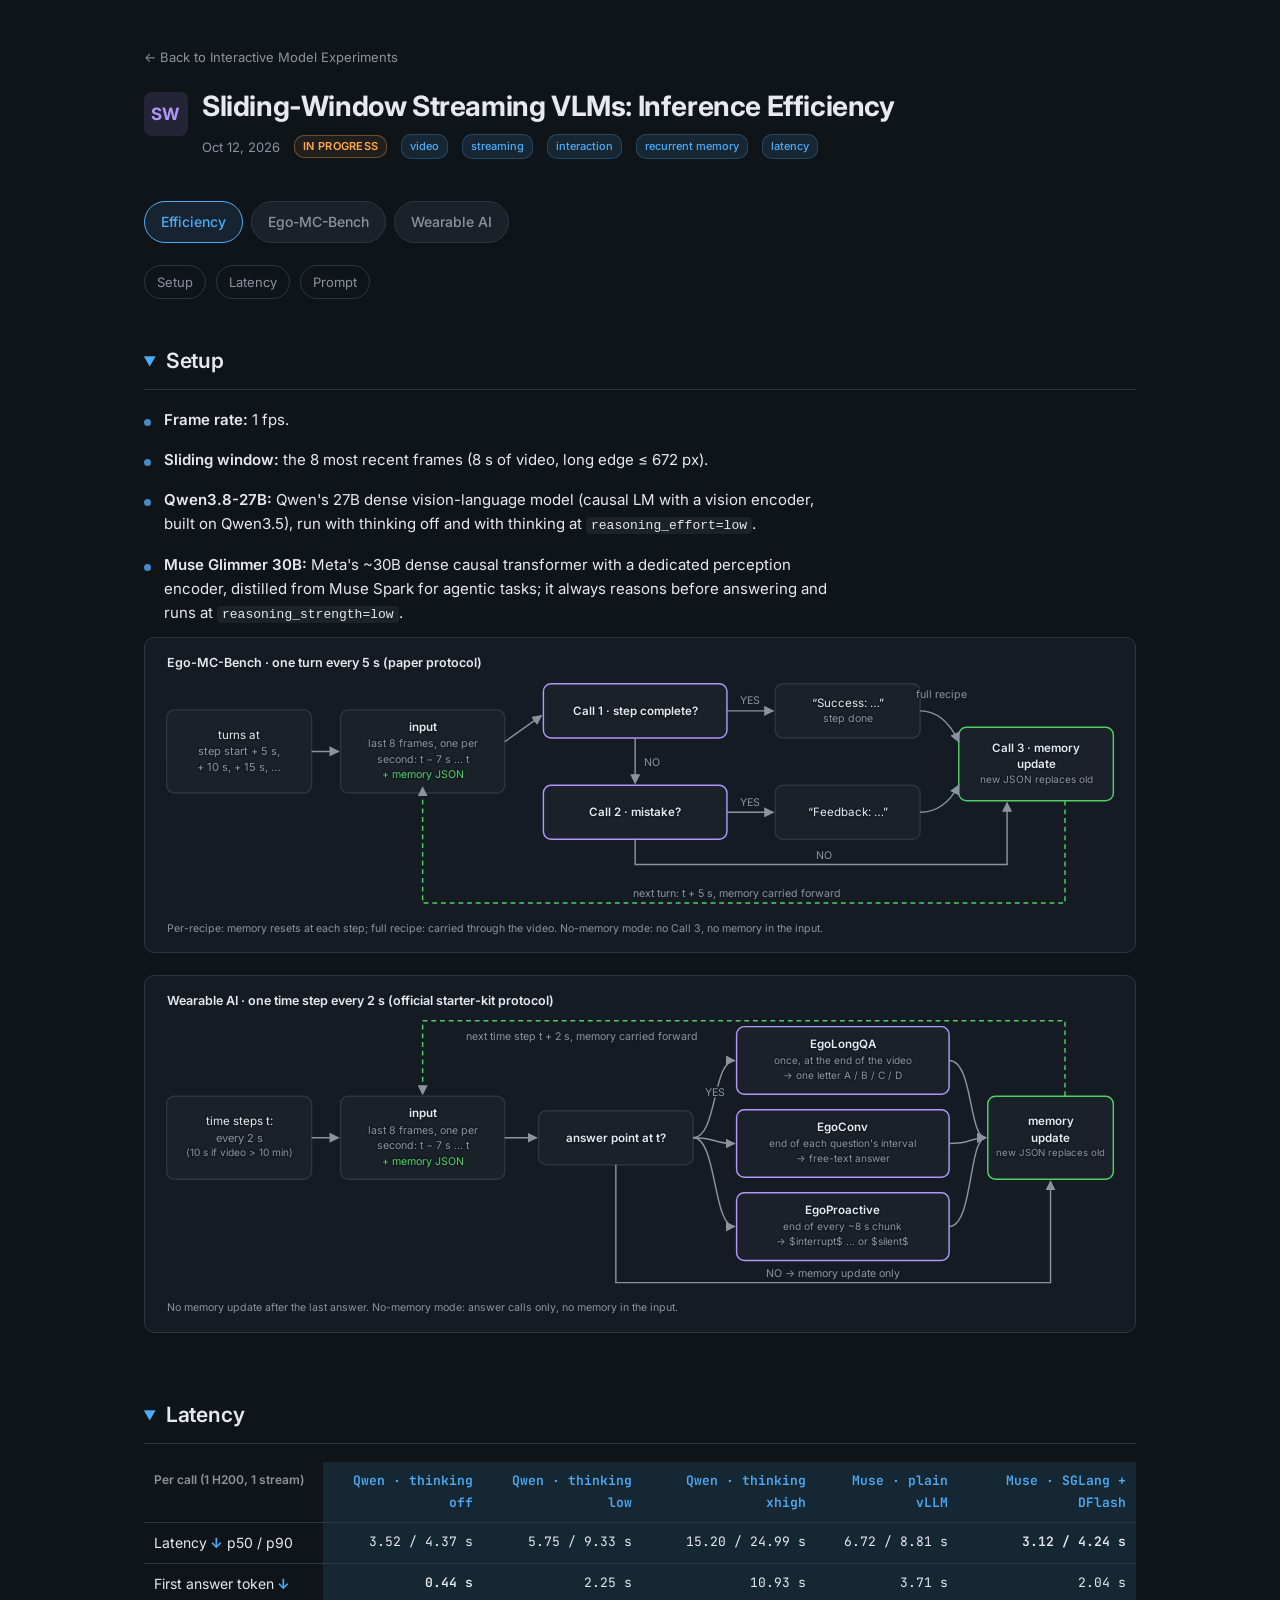
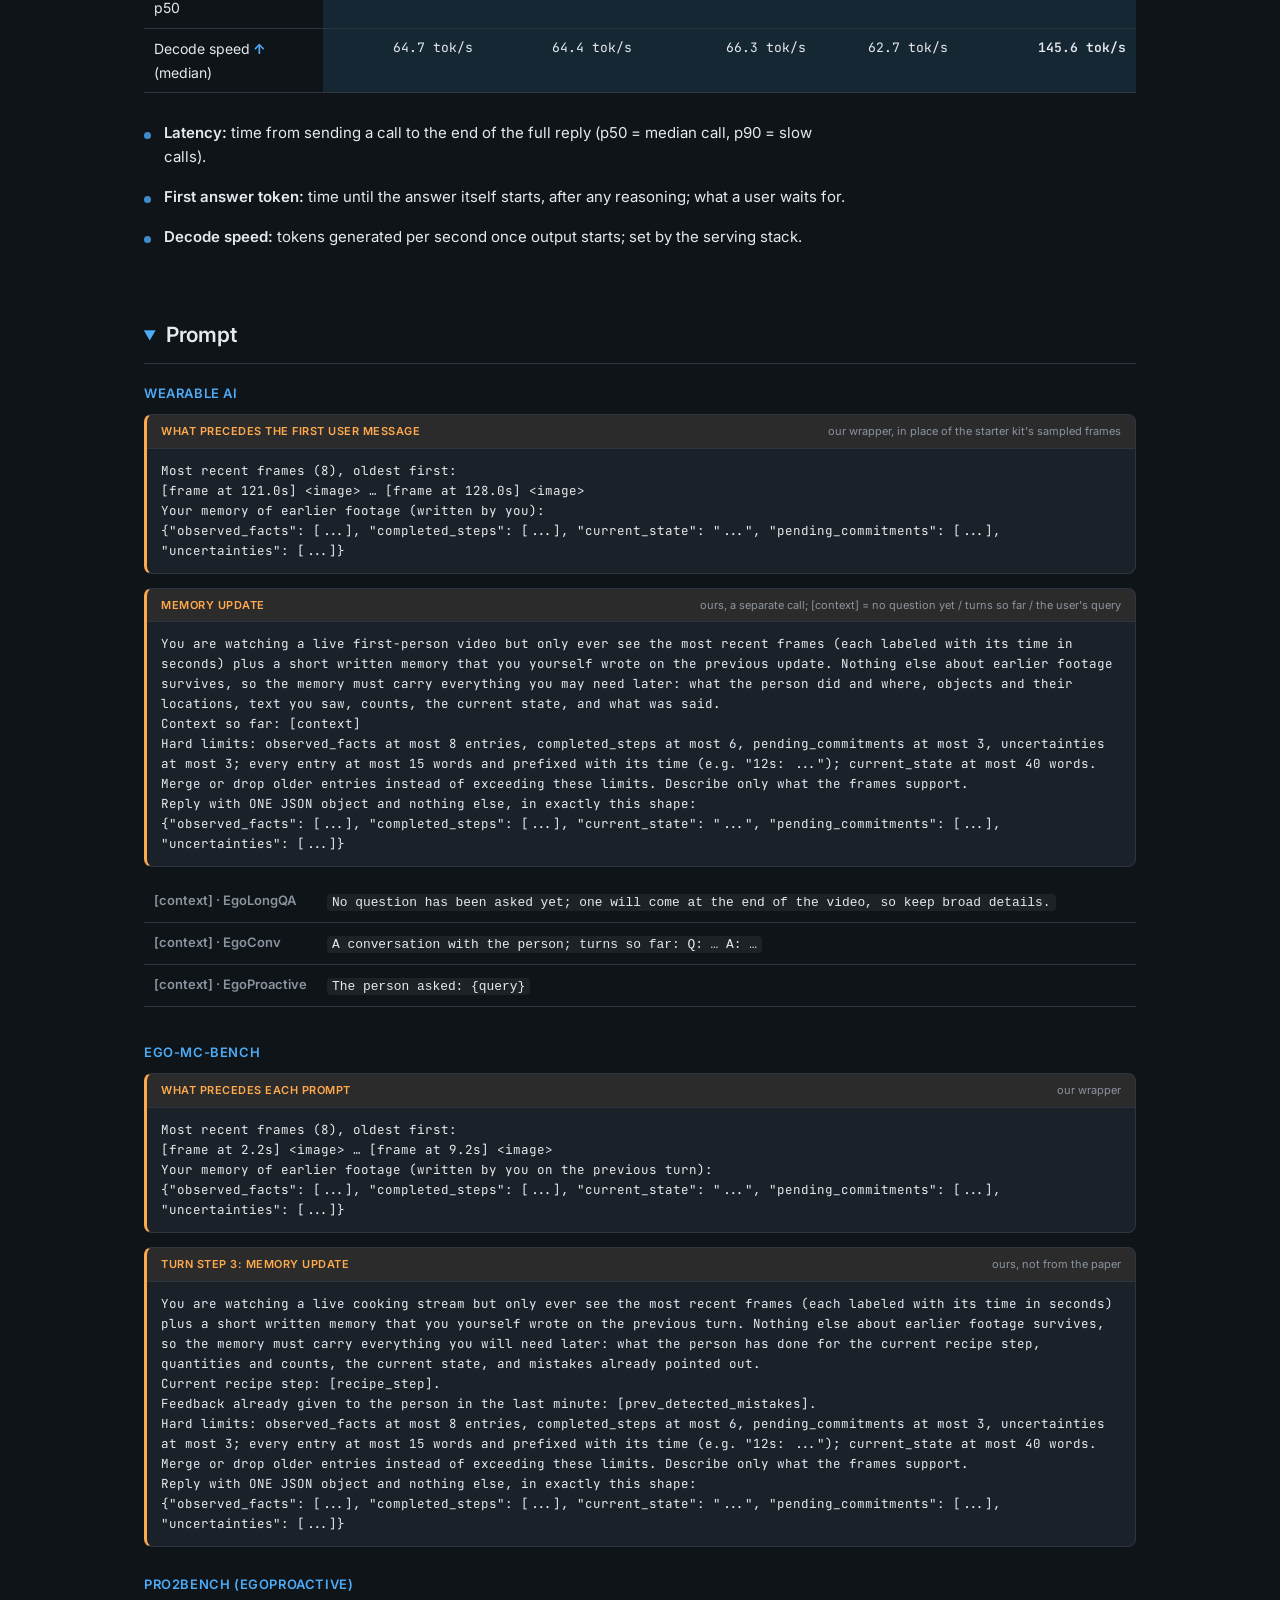
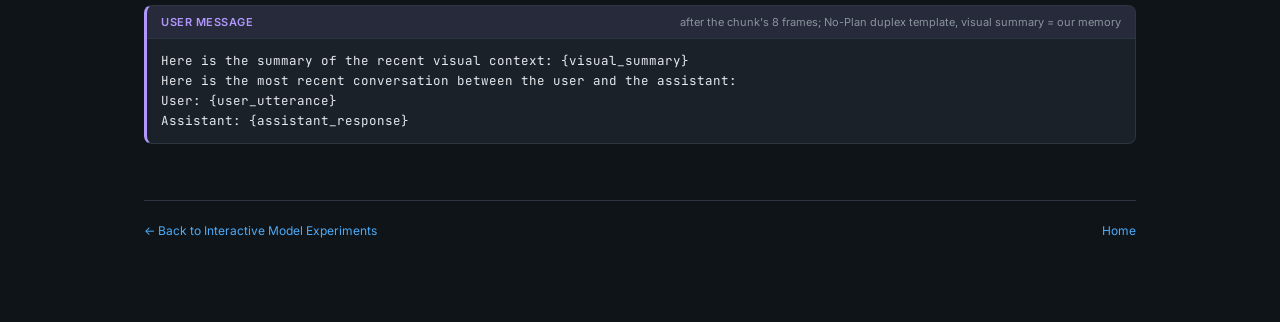
==== commit 0b622f2a: "Efficiency: rename Memory section to Prompt Co-Authored-By: Claude Opus 5.5 <noreply@anthropic.com>" ====
--- a/index.html
+++ b/index.html
@@ -47,7 +47,7 @@
   </section>
 
 
-  <section class="exp-section"><h2 id="memory">Memory (Text Compression)</h2>
+  <section class="exp-section"><h2 id="memory">Prompt</h2>
     <h3>Wearable AI</h3>
     <div class="prompt variant"><div class="prompt-head">What precedes the first user message <span class="prompt-note">our wrapper, in place of the starter kit's sampled frames</span></div>
         <pre class="prompt-body">Most recent frames (8), oldest first:
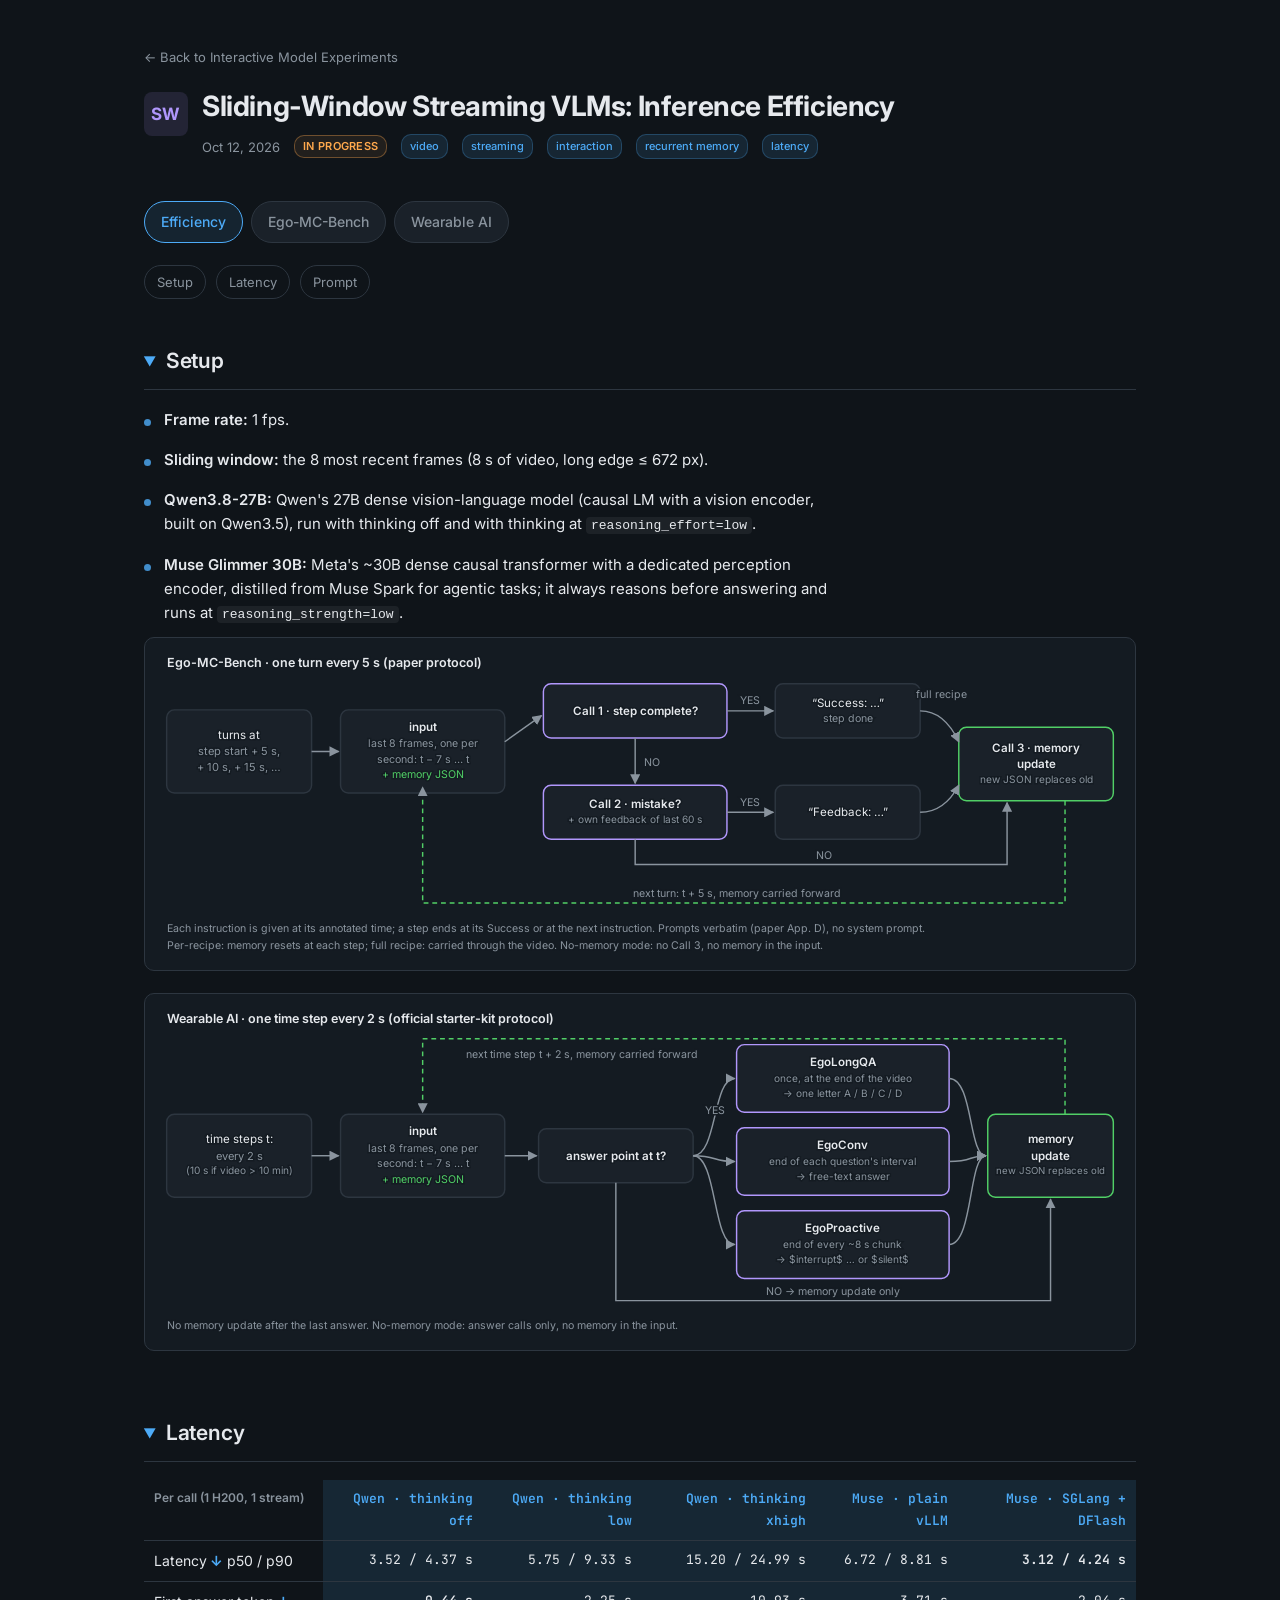
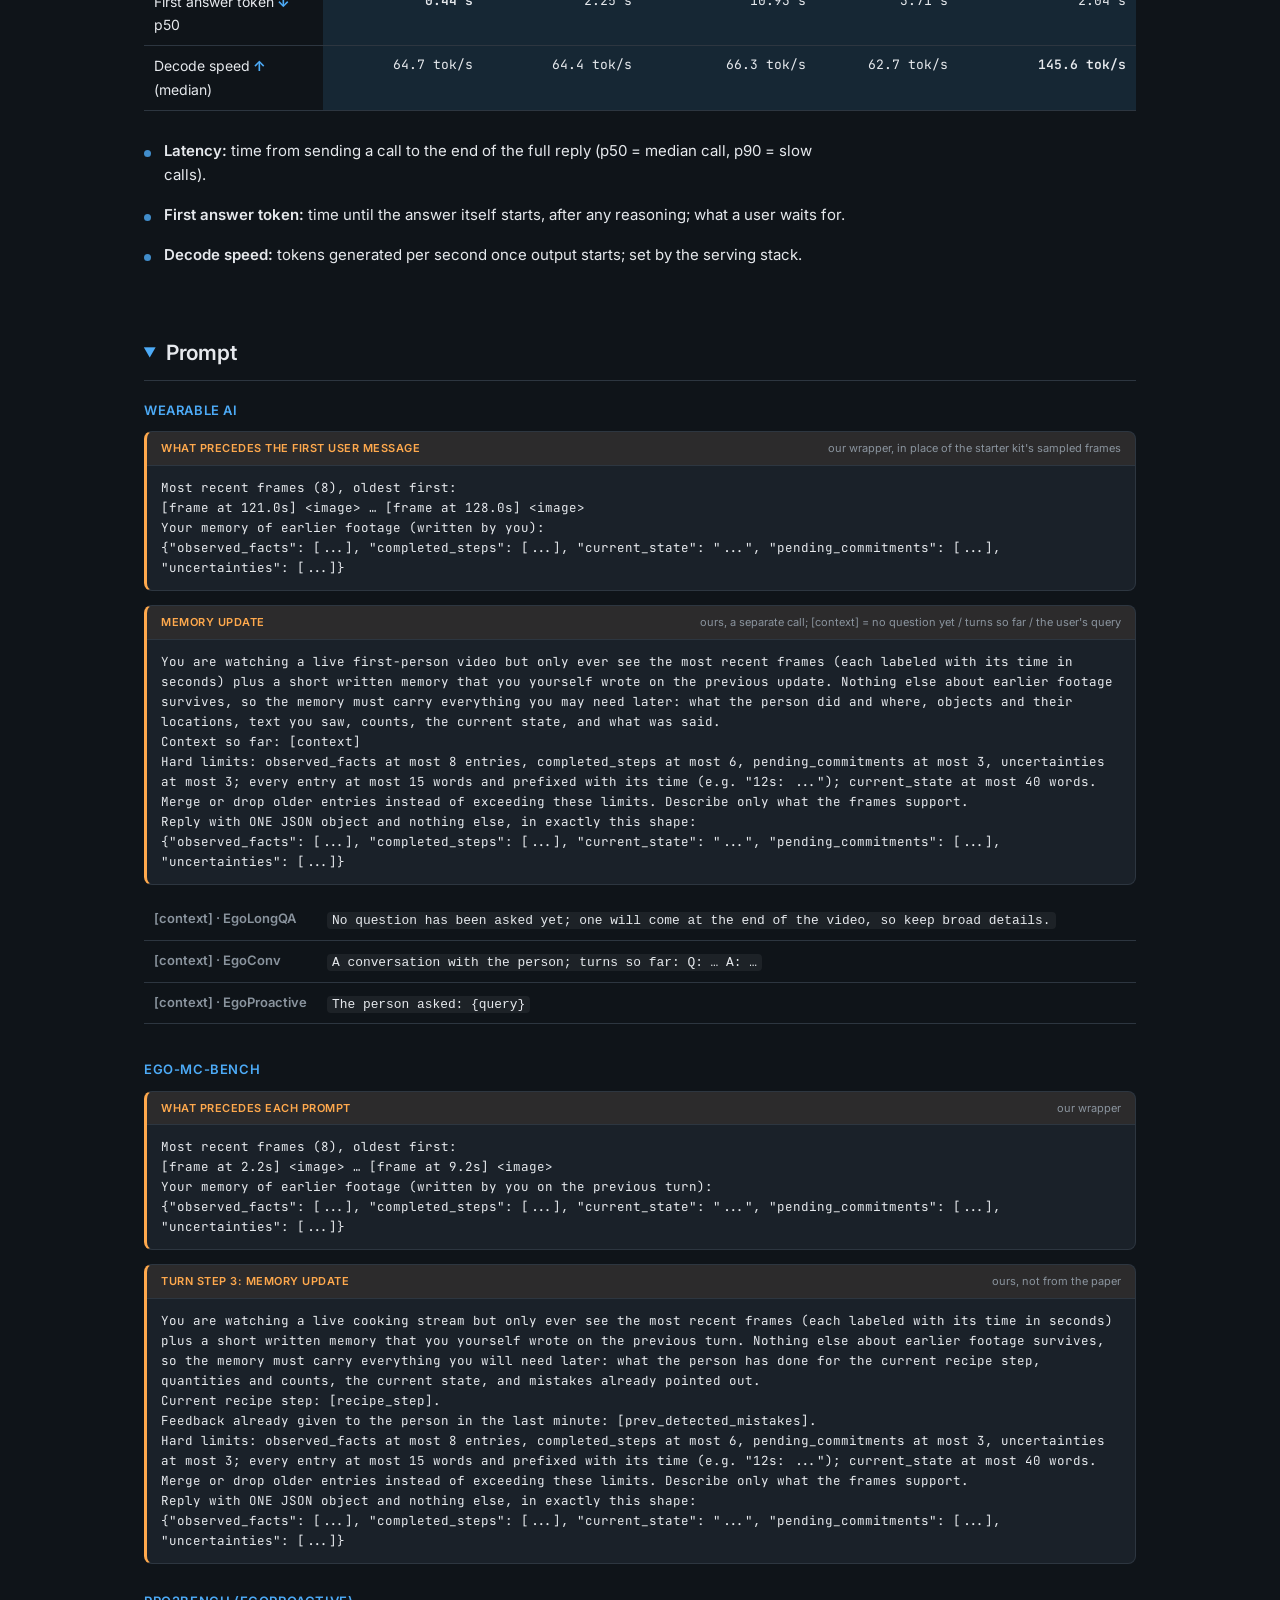
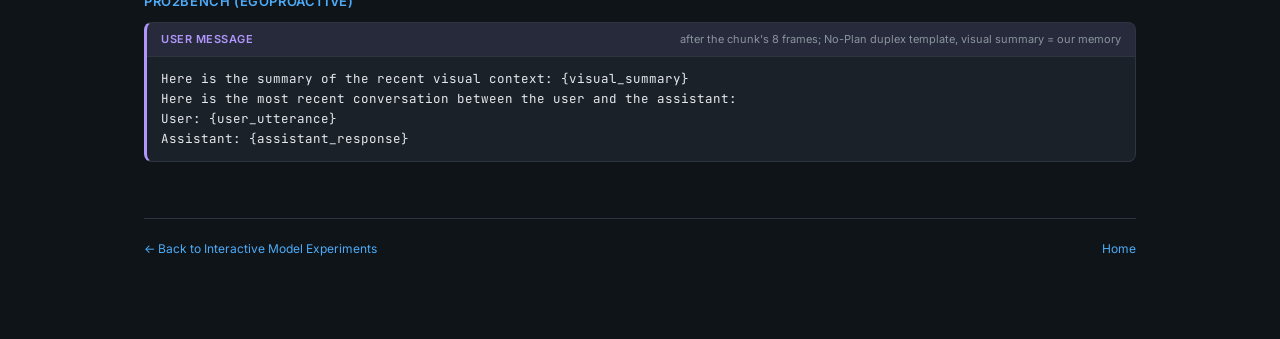
==== commit 522d1ac8: "Ego-MC setup: protocol moved into flow diagram; one sentence per metric Co-Authored-By: Claude Opus " ====
--- a/index.html
+++ b/index.html
@@ -31,7 +31,7 @@
 
   <section class="exp-section"><h2 id="esetup">Setup</h2>
     <ul class="points tight"><li><b>Frame rate:</b> 1 fps.</li><li><b>Sliding window:</b> the 8 most recent frames (8 s of video, long edge ≤ 672 px).</li><li><b>Qwen3.8-27B:</b> Qwen's 27B dense vision-language model (causal LM with a vision encoder, built on Qwen3.5), run with thinking off and with thinking at <code>reasoning_effort=low</code>.</li><li><b>Muse Glimmer 30B:</b> Meta's ~30B dense causal transformer with a dedicated perception encoder, distilled from Muse Spark for agentic tasks; it always reasons before answering and runs at <code>reasoning_strength=low</code>.</li></ul>
-    <figure class="figwrap"><svg class="chart flow" viewBox="0 0 1000 300" role="img" aria-label="Ego-MC call flow: every 5 s, step-complete check, mistake check, memory update"><defs><marker id="fa" viewBox="0 0 10 10" refX="9" refY="5" markerWidth="7" markerHeight="7" orient="auto"><path d="M0,0 L10,5 L0,10 z" fill="#8a949e"/></marker></defs><text x="10.0" y="18.0" font-size="13" fill="#e6e9ed" text-anchor="start" stroke="#141b22" stroke-width="3" paint-order="stroke" font-family="Inter, -apple-system, sans-serif" font-weight="600">Ego-MC-Bench · one turn every 5 s (paper protocol)</text><rect x="10" y="62" width="150" height="86" rx="8" fill="#1a2129" stroke="#2d3640" stroke-width="1.5"/><text x="85.0" y="92.2" font-size="12" fill="#e6e9ed" text-anchor="middle" stroke="#141b22" stroke-width="3" paint-order="stroke" font-family="Inter, -apple-system, sans-serif">turns at</text><text x="85.0" y="109.0" font-size="11.5" fill="#8a949e" text-anchor="middle" stroke="#141b22" stroke-width="3" paint-order="stroke" font-family="Inter, -apple-system, sans-serif">step start + 5 s,</text><text x="85.0" y="125.5" font-size="11.5" fill="#8a949e" text-anchor="middle" stroke="#141b22" stroke-width="3" paint-order="stroke" font-family="Inter, -apple-system, sans-serif">+ 10 s, + 15 s, …</text><rect x="190" y="62" width="170" height="86" rx="8" fill="#1a2129" stroke="#2d3640" stroke-width="1.5"/><text x="275.0" y="83.7" font-size="12" fill="#e6e9ed" text-anchor="middle" stroke="#141b22" stroke-width="3" paint-order="stroke" font-family="Inter, -apple-system, sans-serif" font-weight="600">input</text><text x="275.0" y="100.8" font-size="11" fill="#8a949e" text-anchor="middle" stroke="#141b22" stroke-width="3" paint-order="stroke" font-family="Inter, -apple-system, sans-serif">last 8 frames, one per</text><text x="275.0" y="116.8" font-size="11" fill="#8a949e" text-anchor="middle" stroke="#141b22" stroke-width="3" paint-order="stroke" font-family="Inter, -apple-system, sans-serif">second: t − 7 s … t</text><text x="275.0" y="132.8" font-size="11" fill="#51cf66" text-anchor="middle" stroke="#141b22" stroke-width="3" paint-order="stroke" font-family="Inter, -apple-system, sans-serif">+ memory JSON</text><rect x="400" y="35" width="190" height="56" rx="8" fill="#1a2129" stroke="#b197fc" stroke-width="1.5"/><text x="495.0" y="67.2" font-size="12" fill="#e6e9ed" text-anchor="middle" stroke="#141b22" stroke-width="3" paint-order="stroke" font-family="Inter, -apple-system, sans-serif" font-weight="600">Call 1 · step complete?</text><rect x="400" y="140" width="190" height="56" rx="8" fill="#1a2129" stroke="#b197fc" stroke-width="1.5"/><text x="495.0" y="172.2" font-size="12" fill="#e6e9ed" text-anchor="middle" stroke="#141b22" stroke-width="3" paint-order="stroke" font-family="Inter, -apple-system, sans-serif" font-weight="600">Call 2 · mistake?</text><rect x="640" y="35" width="150" height="56" rx="8" fill="#1a2129" stroke="#2d3640" stroke-width="1.5"/><text x="715.0" y="58.7" font-size="12" fill="#e6e9ed" text-anchor="middle" stroke="#141b22" stroke-width="3" paint-order="stroke" font-family="Inter, -apple-system, sans-serif">“Success: …”</text><text x="715.0" y="74.8" font-size="11" fill="#8a949e" text-anchor="middle" stroke="#141b22" stroke-width="3" paint-order="stroke" font-family="Inter, -apple-system, sans-serif">step done</text><rect x="640" y="140" width="150" height="56" rx="8" fill="#1a2129" stroke="#2d3640" stroke-width="1.5"/><text x="715.0" y="172.2" font-size="12" fill="#e6e9ed" text-anchor="middle" stroke="#141b22" stroke-width="3" paint-order="stroke" font-family="Inter, -apple-system, sans-serif">“Feedback: …”</text><rect x="830" y="80" width="160" height="76" rx="8" fill="#1a2129" stroke="#51cf66" stroke-width="1.5"/><text x="910.0" y="105.2" font-size="12" fill="#e6e9ed" text-anchor="middle" stroke="#141b22" stroke-width="3" paint-order="stroke" font-family="Inter, -apple-system, sans-serif" font-weight="600">Call 3 · memory</text><text x="910.0" y="122.2" font-size="12" fill="#e6e9ed" text-anchor="middle" stroke="#141b22" stroke-width="3" paint-order="stroke" font-family="Inter, -apple-system, sans-serif" font-weight="600">update</text><text x="910.0" y="137.2" font-size="10.5" fill="#8a949e" text-anchor="middle" stroke="#141b22" stroke-width="3" paint-order="stroke" font-family="Inter, -apple-system, sans-serif">new JSON replaces old</text><path d="M160,105 H188" fill="none" stroke="#8a949e" stroke-width="1.5" marker-end="url(#fa)"/><path d="M360,95 L398,68" fill="none" stroke="#8a949e" stroke-width="1.5" marker-end="url(#fa)"/><path d="M590,63 H638" fill="none" stroke="#8a949e" stroke-width="1.5" marker-end="url(#fa)"/><text x="614.0" y="56.0" font-size="11" fill="#8a949e" text-anchor="middle" stroke="#141b22" stroke-width="3" paint-order="stroke" font-family="Inter, -apple-system, sans-serif">YES</text><path d="M495,91 V138" fill="none" stroke="#8a949e" stroke-width="1.5" marker-end="url(#fa)"/><text x="512.0" y="120.0" font-size="11" fill="#8a949e" text-anchor="middle" stroke="#141b22" stroke-width="3" paint-order="stroke" font-family="Inter, -apple-system, sans-serif">NO</text><path d="M590,168 H638" fill="none" stroke="#8a949e" stroke-width="1.5" marker-end="url(#fa)"/><text x="614.0" y="161.0" font-size="11" fill="#8a949e" text-anchor="middle" stroke="#141b22" stroke-width="3" paint-order="stroke" font-family="Inter, -apple-system, sans-serif">YES</text><path d="M790,63 Q815,63 830,95" fill="none" stroke="#8a949e" stroke-width="1.5" marker-end="url(#fa)"/><text x="812.0" y="50.0" font-size="11" fill="#8a949e" text-anchor="middle" stroke="#141b22" stroke-width="3" paint-order="stroke" font-family="Inter, -apple-system, sans-serif">full recipe</text><path d="M790,168 Q815,168 830,140" fill="none" stroke="#8a949e" stroke-width="1.5" marker-end="url(#fa)"/><path d="M495,196 V222 H880 V158" fill="none" stroke="#8a949e" stroke-width="1.5" marker-end="url(#fa)"/><text x="690.0" y="216.0" font-size="11" fill="#8a949e" text-anchor="middle" stroke="#141b22" stroke-width="3" paint-order="stroke" font-family="Inter, -apple-system, sans-serif">NO</text><path d="M940,156 V262 H275 V142" fill="none" stroke="#51cf66" stroke-width="1.5" stroke-dasharray="5 4" marker-end="url(#fa)"/><text x="600.0" y="256.0" font-size="11" fill="#8a949e" text-anchor="middle" stroke="#141b22" stroke-width="3" paint-order="stroke" font-family="Inter, -apple-system, sans-serif">next turn: t + 5 s, memory carried forward</text><text x="10.0" y="292.0" font-size="11" fill="#8a949e" text-anchor="start" stroke="#141b22" stroke-width="3" paint-order="stroke" font-family="Inter, -apple-system, sans-serif">Per-recipe: memory resets at each step; full recipe: carried through the video. No-memory mode: no Call 3, no memory in the input.</text></svg></figure>
+    <figure class="figwrap"><svg class="chart flow" viewBox="0 0 1000 318" role="img" aria-label="Ego-MC call flow: every 5 s, step-complete check, mistake check, memory update"><defs><marker id="fa" viewBox="0 0 10 10" refX="9" refY="5" markerWidth="7" markerHeight="7" orient="auto"><path d="M0,0 L10,5 L0,10 z" fill="#8a949e"/></marker></defs><text x="10.0" y="18.0" font-size="13" fill="#e6e9ed" text-anchor="start" stroke="#141b22" stroke-width="3" paint-order="stroke" font-family="Inter, -apple-system, sans-serif" font-weight="600">Ego-MC-Bench · one turn every 5 s (paper protocol)</text><rect x="10" y="62" width="150" height="86" rx="8" fill="#1a2129" stroke="#2d3640" stroke-width="1.5"/><text x="85.0" y="92.2" font-size="12" fill="#e6e9ed" text-anchor="middle" stroke="#141b22" stroke-width="3" paint-order="stroke" font-family="Inter, -apple-system, sans-serif">turns at</text><text x="85.0" y="109.0" font-size="11.5" fill="#8a949e" text-anchor="middle" stroke="#141b22" stroke-width="3" paint-order="stroke" font-family="Inter, -apple-system, sans-serif">step start + 5 s,</text><text x="85.0" y="125.5" font-size="11.5" fill="#8a949e" text-anchor="middle" stroke="#141b22" stroke-width="3" paint-order="stroke" font-family="Inter, -apple-system, sans-serif">+ 10 s, + 15 s, …</text><rect x="190" y="62" width="170" height="86" rx="8" fill="#1a2129" stroke="#2d3640" stroke-width="1.5"/><text x="275.0" y="83.7" font-size="12" fill="#e6e9ed" text-anchor="middle" stroke="#141b22" stroke-width="3" paint-order="stroke" font-family="Inter, -apple-system, sans-serif" font-weight="600">input</text><text x="275.0" y="100.8" font-size="11" fill="#8a949e" text-anchor="middle" stroke="#141b22" stroke-width="3" paint-order="stroke" font-family="Inter, -apple-system, sans-serif">last 8 frames, one per</text><text x="275.0" y="116.8" font-size="11" fill="#8a949e" text-anchor="middle" stroke="#141b22" stroke-width="3" paint-order="stroke" font-family="Inter, -apple-system, sans-serif">second: t − 7 s … t</text><text x="275.0" y="132.8" font-size="11" fill="#51cf66" text-anchor="middle" stroke="#141b22" stroke-width="3" paint-order="stroke" font-family="Inter, -apple-system, sans-serif">+ memory JSON</text><rect x="400" y="35" width="190" height="56" rx="8" fill="#1a2129" stroke="#b197fc" stroke-width="1.5"/><text x="495.0" y="67.2" font-size="12" fill="#e6e9ed" text-anchor="middle" stroke="#141b22" stroke-width="3" paint-order="stroke" font-family="Inter, -apple-system, sans-serif" font-weight="600">Call 1 · step complete?</text><rect x="400" y="140" width="190" height="56" rx="8" fill="#1a2129" stroke="#b197fc" stroke-width="1.5"/><text x="495.0" y="163.7" font-size="12" fill="#e6e9ed" text-anchor="middle" stroke="#141b22" stroke-width="3" paint-order="stroke" font-family="Inter, -apple-system, sans-serif" font-weight="600">Call 2 · mistake?</text><text x="495.0" y="179.4" font-size="10.5" fill="#8a949e" text-anchor="middle" stroke="#141b22" stroke-width="3" paint-order="stroke" font-family="Inter, -apple-system, sans-serif">+ own feedback of last 60 s</text><rect x="640" y="35" width="150" height="56" rx="8" fill="#1a2129" stroke="#2d3640" stroke-width="1.5"/><text x="715.0" y="58.7" font-size="12" fill="#e6e9ed" text-anchor="middle" stroke="#141b22" stroke-width="3" paint-order="stroke" font-family="Inter, -apple-system, sans-serif">“Success: …”</text><text x="715.0" y="74.8" font-size="11" fill="#8a949e" text-anchor="middle" stroke="#141b22" stroke-width="3" paint-order="stroke" font-family="Inter, -apple-system, sans-serif">step done</text><rect x="640" y="140" width="150" height="56" rx="8" fill="#1a2129" stroke="#2d3640" stroke-width="1.5"/><text x="715.0" y="172.2" font-size="12" fill="#e6e9ed" text-anchor="middle" stroke="#141b22" stroke-width="3" paint-order="stroke" font-family="Inter, -apple-system, sans-serif">“Feedback: …”</text><rect x="830" y="80" width="160" height="76" rx="8" fill="#1a2129" stroke="#51cf66" stroke-width="1.5"/><text x="910.0" y="105.2" font-size="12" fill="#e6e9ed" text-anchor="middle" stroke="#141b22" stroke-width="3" paint-order="stroke" font-family="Inter, -apple-system, sans-serif" font-weight="600">Call 3 · memory</text><text x="910.0" y="122.2" font-size="12" fill="#e6e9ed" text-anchor="middle" stroke="#141b22" stroke-width="3" paint-order="stroke" font-family="Inter, -apple-system, sans-serif" font-weight="600">update</text><text x="910.0" y="137.2" font-size="10.5" fill="#8a949e" text-anchor="middle" stroke="#141b22" stroke-width="3" paint-order="stroke" font-family="Inter, -apple-system, sans-serif">new JSON replaces old</text><path d="M160,105 H188" fill="none" stroke="#8a949e" stroke-width="1.5" marker-end="url(#fa)"/><path d="M360,95 L398,68" fill="none" stroke="#8a949e" stroke-width="1.5" marker-end="url(#fa)"/><path d="M590,63 H638" fill="none" stroke="#8a949e" stroke-width="1.5" marker-end="url(#fa)"/><text x="614.0" y="56.0" font-size="11" fill="#8a949e" text-anchor="middle" stroke="#141b22" stroke-width="3" paint-order="stroke" font-family="Inter, -apple-system, sans-serif">YES</text><path d="M495,91 V138" fill="none" stroke="#8a949e" stroke-width="1.5" marker-end="url(#fa)"/><text x="512.0" y="120.0" font-size="11" fill="#8a949e" text-anchor="middle" stroke="#141b22" stroke-width="3" paint-order="stroke" font-family="Inter, -apple-system, sans-serif">NO</text><path d="M590,168 H638" fill="none" stroke="#8a949e" stroke-width="1.5" marker-end="url(#fa)"/><text x="614.0" y="161.0" font-size="11" fill="#8a949e" text-anchor="middle" stroke="#141b22" stroke-width="3" paint-order="stroke" font-family="Inter, -apple-system, sans-serif">YES</text><path d="M790,63 Q815,63 830,95" fill="none" stroke="#8a949e" stroke-width="1.5" marker-end="url(#fa)"/><text x="812.0" y="50.0" font-size="11" fill="#8a949e" text-anchor="middle" stroke="#141b22" stroke-width="3" paint-order="stroke" font-family="Inter, -apple-system, sans-serif">full recipe</text><path d="M790,168 Q815,168 830,140" fill="none" stroke="#8a949e" stroke-width="1.5" marker-end="url(#fa)"/><path d="M495,196 V222 H880 V158" fill="none" stroke="#8a949e" stroke-width="1.5" marker-end="url(#fa)"/><text x="690.0" y="216.0" font-size="11" fill="#8a949e" text-anchor="middle" stroke="#141b22" stroke-width="3" paint-order="stroke" font-family="Inter, -apple-system, sans-serif">NO</text><path d="M940,156 V262 H275 V142" fill="none" stroke="#51cf66" stroke-width="1.5" stroke-dasharray="5 4" marker-end="url(#fa)"/><text x="600.0" y="256.0" font-size="11" fill="#8a949e" text-anchor="middle" stroke="#141b22" stroke-width="3" paint-order="stroke" font-family="Inter, -apple-system, sans-serif">next turn: t + 5 s, memory carried forward</text><text x="10.0" y="292.0" font-size="11" fill="#8a949e" text-anchor="start" stroke="#141b22" stroke-width="3" paint-order="stroke" font-family="Inter, -apple-system, sans-serif">Each instruction is given at its annotated time; a step ends at its Success or at the next instruction. Prompts verbatim (paper App. D), no system prompt.</text><text x="10.0" y="310.0" font-size="11" fill="#8a949e" text-anchor="start" stroke="#141b22" stroke-width="3" paint-order="stroke" font-family="Inter, -apple-system, sans-serif">Per-recipe: memory resets at each step; full recipe: carried through the video. No-memory mode: no Call 3, no memory in the input.</text></svg></figure>
     <figure class="figwrap"><svg class="chart flow" viewBox="0 0 1000 344" role="img" aria-label="Wearable AI call flow: a time step every 2 s; answer at task-specific points, then a memory update"><defs><marker id="fa_w" viewBox="0 0 10 10" refX="9" refY="5" markerWidth="7" markerHeight="7" orient="auto"><path d="M0,0 L10,5 L0,10 z" fill="#8a949e"/></marker></defs><text x="10.0" y="18.0" font-size="13" fill="#e6e9ed" text-anchor="start" stroke="#141b22" stroke-width="3" paint-order="stroke" font-family="Inter, -apple-system, sans-serif" font-weight="600">Wearable AI · one time step every 2 s (official starter-kit protocol)</text><rect x="10" y="112" width="150" height="86" rx="8" fill="#1a2129" stroke="#2d3640" stroke-width="1.5"/><text x="85.0" y="142.2" font-size="12" fill="#e6e9ed" text-anchor="middle" stroke="#141b22" stroke-width="3" paint-order="stroke" font-family="Inter, -apple-system, sans-serif">time steps t:</text><text x="85.0" y="159.0" font-size="11.5" fill="#8a949e" text-anchor="middle" stroke="#141b22" stroke-width="3" paint-order="stroke" font-family="Inter, -apple-system, sans-serif">every 2 s</text><text x="85.0" y="174.2" font-size="10.5" fill="#8a949e" text-anchor="middle" stroke="#141b22" stroke-width="3" paint-order="stroke" font-family="Inter, -apple-system, sans-serif">(10 s if video &gt; 10 min)</text><rect x="190" y="112" width="170" height="86" rx="8" fill="#1a2129" stroke="#2d3640" stroke-width="1.5"/><text x="275.0" y="133.7" font-size="12" fill="#e6e9ed" text-anchor="middle" stroke="#141b22" stroke-width="3" paint-order="stroke" font-family="Inter, -apple-system, sans-serif" font-weight="600">input</text><text x="275.0" y="150.8" font-size="11" fill="#8a949e" text-anchor="middle" stroke="#141b22" stroke-width="3" paint-order="stroke" font-family="Inter, -apple-system, sans-serif">last 8 frames, one per</text><text x="275.0" y="166.8" font-size="11" fill="#8a949e" text-anchor="middle" stroke="#141b22" stroke-width="3" paint-order="stroke" font-family="Inter, -apple-system, sans-serif">second: t − 7 s … t</text><text x="275.0" y="182.8" font-size="11" fill="#51cf66" text-anchor="middle" stroke="#141b22" stroke-width="3" paint-order="stroke" font-family="Inter, -apple-system, sans-serif">+ memory JSON</text><rect x="395" y="127" width="160" height="56" rx="8" fill="#1a2129" stroke="#2d3640" stroke-width="1.5"/><text x="475.0" y="159.2" font-size="12" fill="#e6e9ed" text-anchor="middle" stroke="#141b22" stroke-width="3" paint-order="stroke" font-family="Inter, -apple-system, sans-serif" font-weight="600">answer point at t?</text><rect x="600" y="40" width="220" height="70" rx="8" fill="#1a2129" stroke="#b197fc" stroke-width="1.5"/><text x="710.0" y="62.2" font-size="12" fill="#e6e9ed" text-anchor="middle" stroke="#141b22" stroke-width="3" paint-order="stroke" font-family="Inter, -apple-system, sans-serif" font-weight="600">EgoLongQA</text><text x="710.0" y="78.7" font-size="10.5" fill="#8a949e" text-anchor="middle" stroke="#141b22" stroke-width="3" paint-order="stroke" font-family="Inter, -apple-system, sans-serif">once, at the end of the video</text><text x="710.0" y="94.2" font-size="10.5" fill="#8a949e" text-anchor="middle" stroke="#141b22" stroke-width="3" paint-order="stroke" font-family="Inter, -apple-system, sans-serif">→ one letter A / B / C / D</text><path d="M555,155 C580,155 575,75 598,75" fill="none" stroke="#8a949e" stroke-width="1.5" marker-end="url(#fa_w)"/><path d="M820,75 C845,75 840,155 858,155" fill="none" stroke="#8a949e" stroke-width="1.5" marker-end="url(#fa_w)"/><rect x="600" y="126" width="220" height="70" rx="8" fill="#1a2129" stroke="#b197fc" stroke-width="1.5"/><text x="710.0" y="148.2" font-size="12" fill="#e6e9ed" text-anchor="middle" stroke="#141b22" stroke-width="3" paint-order="stroke" font-family="Inter, -apple-system, sans-serif" font-weight="600">EgoConv</text><text x="710.0" y="164.7" font-size="10.5" fill="#8a949e" text-anchor="middle" stroke="#141b22" stroke-width="3" paint-order="stroke" font-family="Inter, -apple-system, sans-serif">end of each question&#x27;s interval</text><text x="710.0" y="180.2" font-size="10.5" fill="#8a949e" text-anchor="middle" stroke="#141b22" stroke-width="3" paint-order="stroke" font-family="Inter, -apple-system, sans-serif">→ free-text answer</text><path d="M555,155 C580,155 575,161 598,161" fill="none" stroke="#8a949e" stroke-width="1.5" marker-end="url(#fa_w)"/><path d="M820,161 C845,161 840,155 858,155" fill="none" stroke="#8a949e" stroke-width="1.5" marker-end="url(#fa_w)"/><rect x="600" y="212" width="220" height="70" rx="8" fill="#1a2129" stroke="#b197fc" stroke-width="1.5"/><text x="710.0" y="234.2" font-size="12" fill="#e6e9ed" text-anchor="middle" stroke="#141b22" stroke-width="3" paint-order="stroke" font-family="Inter, -apple-system, sans-serif" font-weight="600">EgoProactive</text><text x="710.0" y="250.7" font-size="10.5" fill="#8a949e" text-anchor="middle" stroke="#141b22" stroke-width="3" paint-order="stroke" font-family="Inter, -apple-system, sans-serif">end of every ~8 s chunk</text><text x="710.0" y="266.2" font-size="10.5" fill="#8a949e" text-anchor="middle" stroke="#141b22" stroke-width="3" paint-order="stroke" font-family="Inter, -apple-system, sans-serif">→ $interrupt$ … or $silent$</text><path d="M555,155 C580,155 575,247 598,247" fill="none" stroke="#8a949e" stroke-width="1.5" marker-end="url(#fa_w)"/><path d="M820,247 C845,247 840,155 858,155" fill="none" stroke="#8a949e" stroke-width="1.5" marker-end="url(#fa_w)"/><text x="578.0" y="112.0" font-size="11" fill="#8a949e" text-anchor="middle" stroke="#141b22" stroke-width="3" paint-order="stroke" font-family="Inter, -apple-system, sans-serif">YES</text><rect x="860" y="112" width="130" height="86" rx="8" fill="#1a2129" stroke="#51cf66" stroke-width="1.5"/><text x="925.0" y="142.2" font-size="12" fill="#e6e9ed" text-anchor="middle" stroke="#141b22" stroke-width="3" paint-order="stroke" font-family="Inter, -apple-system, sans-serif" font-weight="600">memory</text><text x="925.0" y="159.2" font-size="12" fill="#e6e9ed" text-anchor="middle" stroke="#141b22" stroke-width="3" paint-order="stroke" font-family="Inter, -apple-system, sans-serif" font-weight="600">update</text><text x="925.0" y="173.5" font-size="10" fill="#8a949e" text-anchor="middle" stroke="#141b22" stroke-width="3" paint-order="stroke" font-family="Inter, -apple-system, sans-serif">new JSON replaces old</text><path d="M160,155 H188" fill="none" stroke="#8a949e" stroke-width="1.5" marker-end="url(#fa_w)"/><path d="M360,155 H393" fill="none" stroke="#8a949e" stroke-width="1.5" marker-end="url(#fa_w)"/><path d="M475,183 V305 H925 V200" fill="none" stroke="#8a949e" stroke-width="1.5" marker-end="url(#fa_w)"/><text x="700.0" y="299.0" font-size="11" fill="#8a949e" text-anchor="middle" stroke="#141b22" stroke-width="3" paint-order="stroke" font-family="Inter, -apple-system, sans-serif">NO → memory update only</text><path d="M940,112 V34 H275 V110" fill="none" stroke="#51cf66" stroke-width="1.5" stroke-dasharray="5 4" marker-end="url(#fa_w)"/><text x="440.0" y="54.0" font-size="11" fill="#8a949e" text-anchor="middle" stroke="#141b22" stroke-width="3" paint-order="stroke" font-family="Inter, -apple-system, sans-serif">next time step t + 2 s, memory carried forward</text><text x="10.0" y="334.0" font-size="11" fill="#8a949e" text-anchor="start" stroke="#141b22" stroke-width="3" paint-order="stroke" font-family="Inter, -apple-system, sans-serif">No memory update after the last answer. No-memory mode: answer calls only, no memory in the input.</text></svg></figure>
   </section>
 
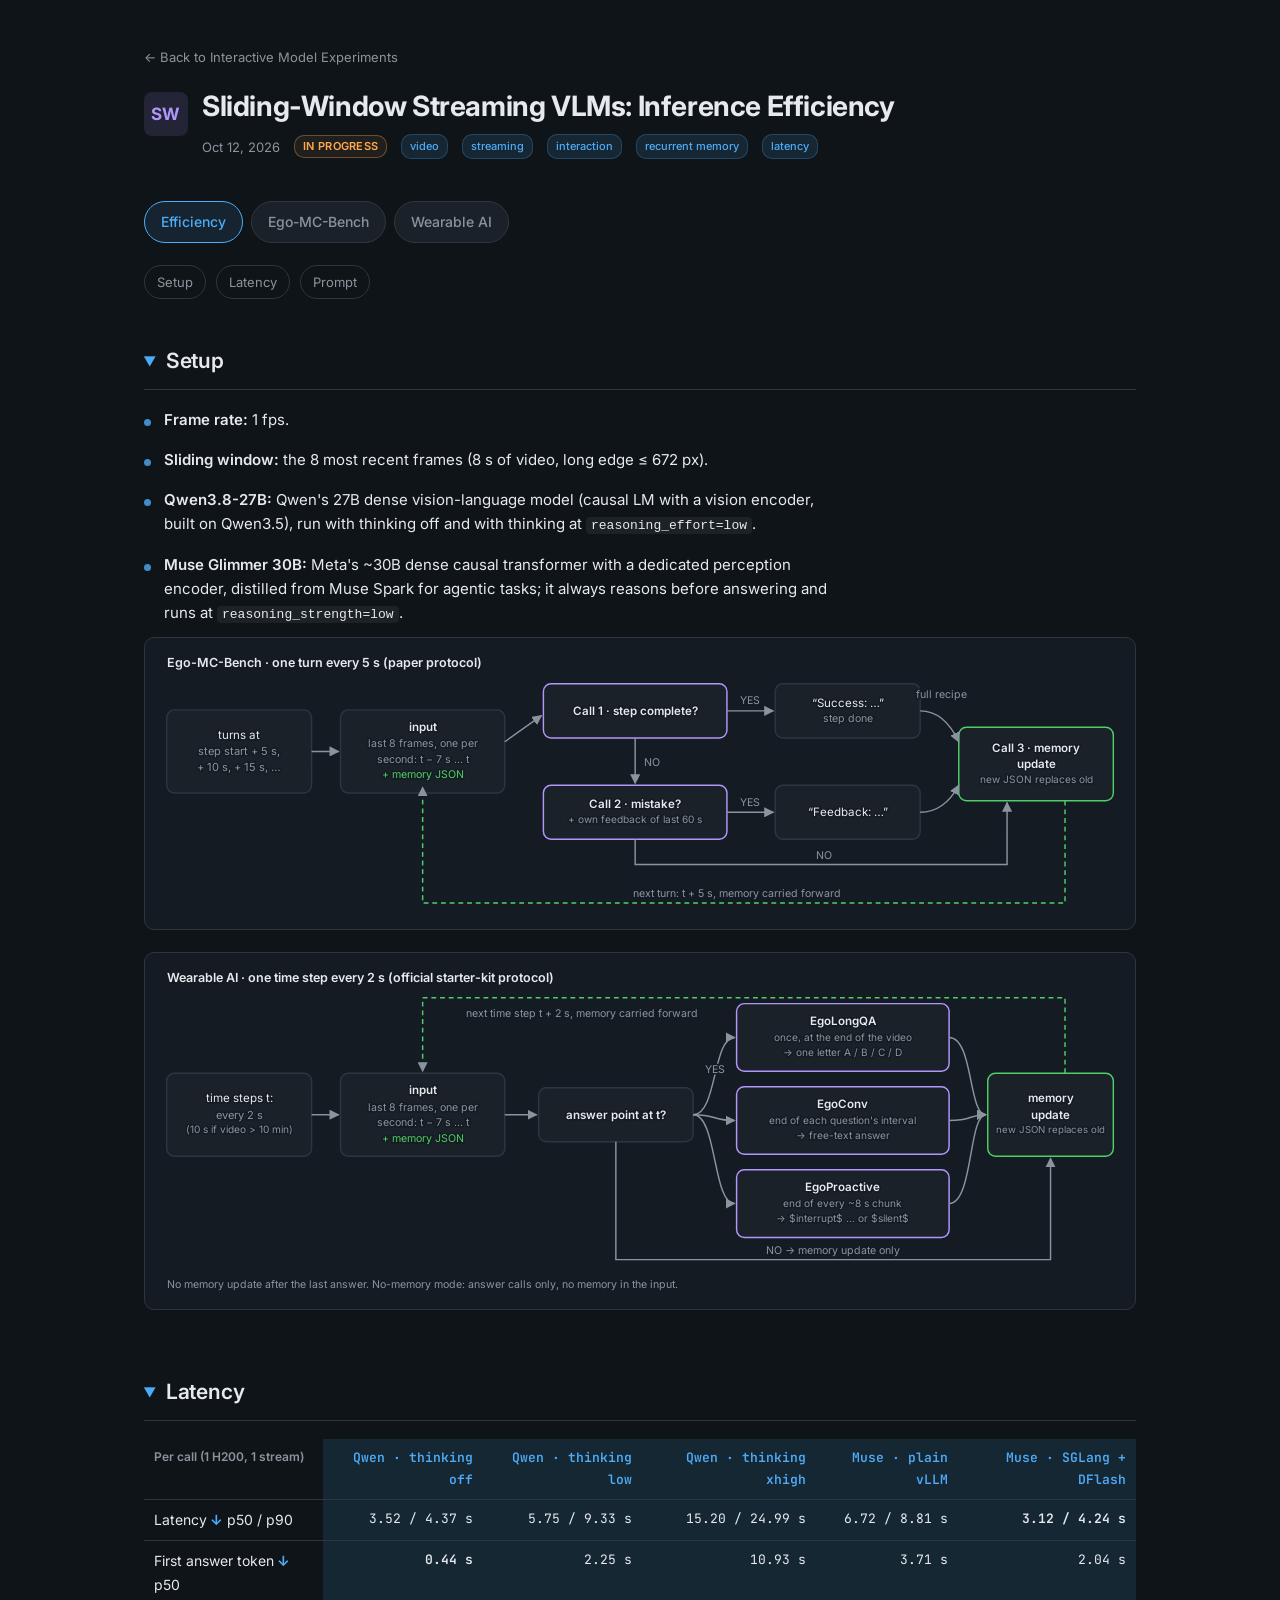
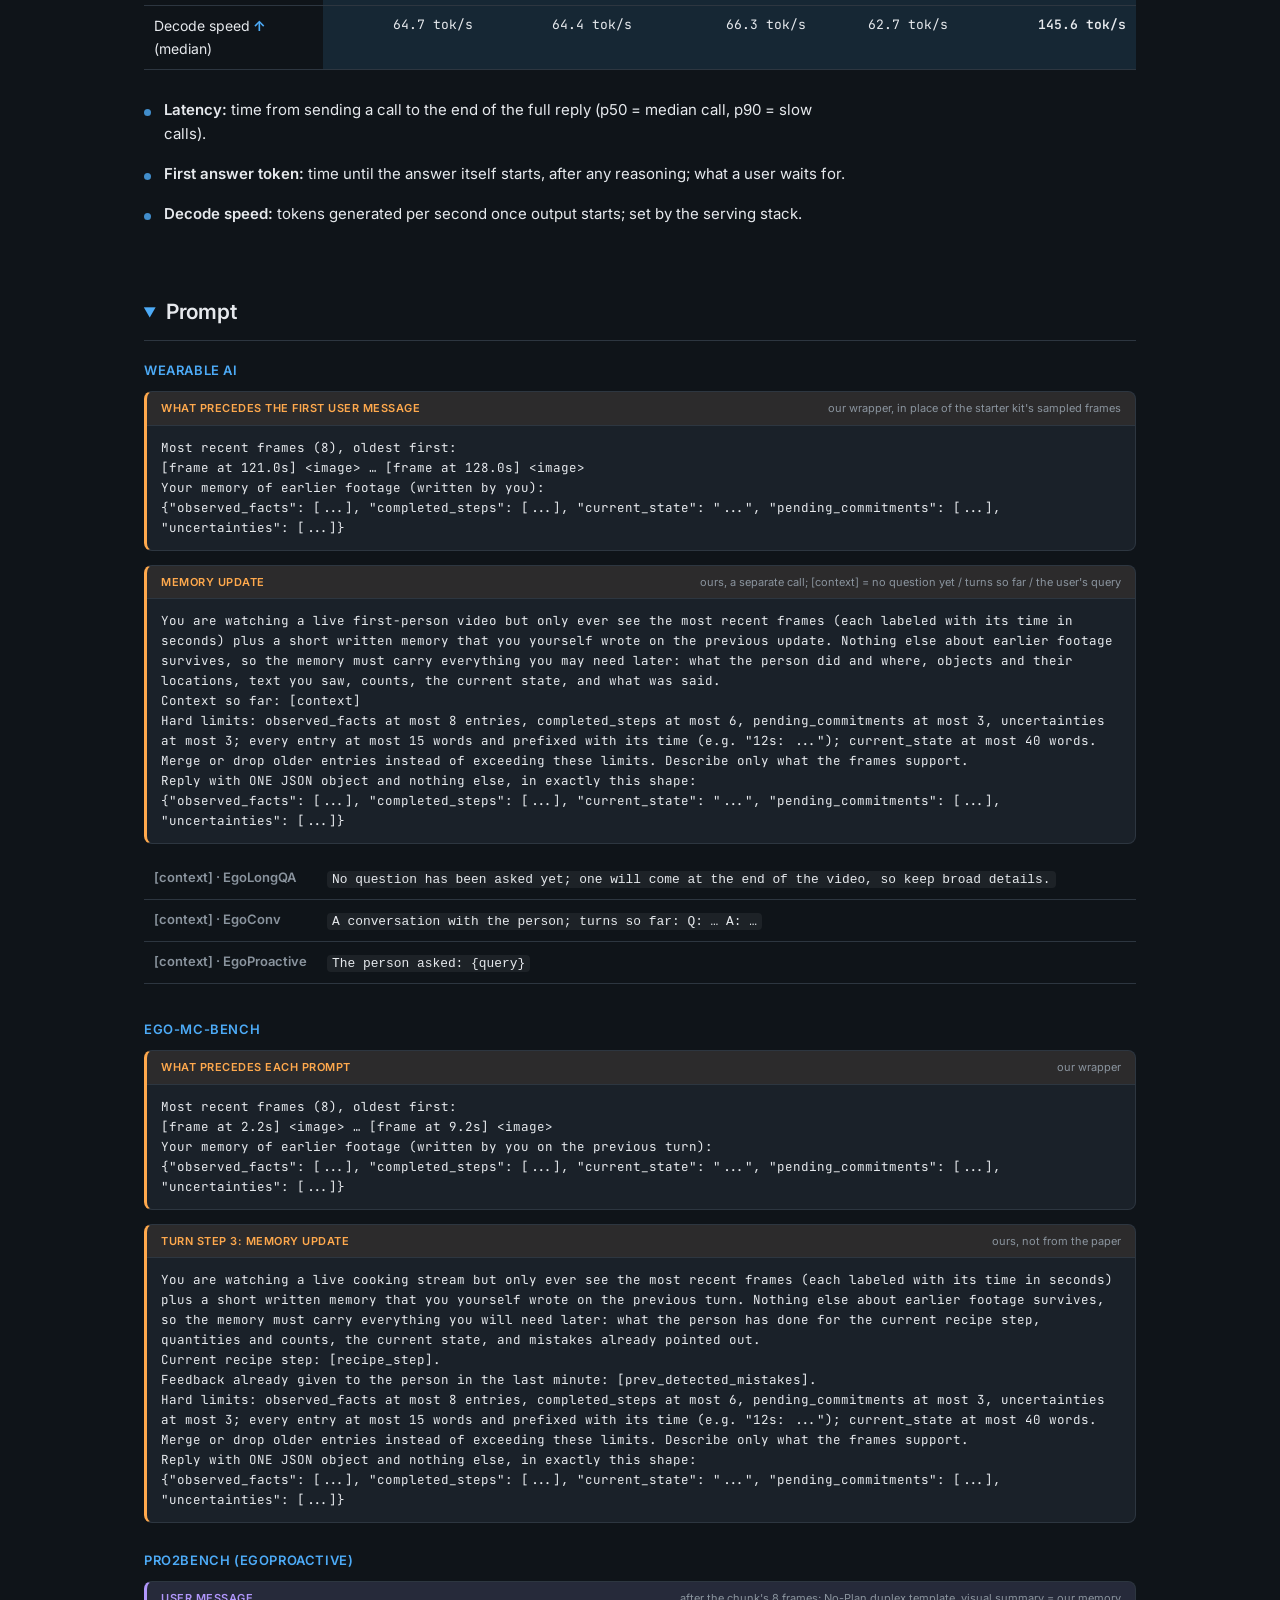
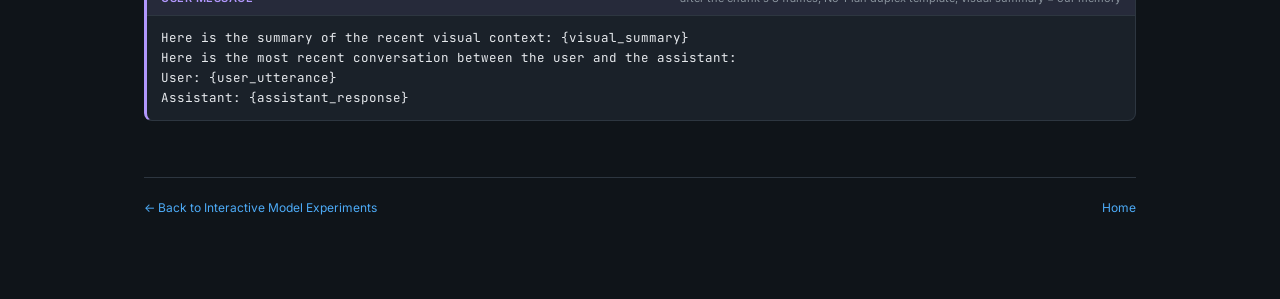
==== commit 8e9cd548: "Ego-MC flow diagram: drop footer notes Co-Authored-By: Claude Opus 5.5 <noreply@anthropic.com>" ====
--- a/index.html
+++ b/index.html
@@ -31,7 +31,7 @@
 
   <section class="exp-section"><h2 id="esetup">Setup</h2>
     <ul class="points tight"><li><b>Frame rate:</b> 1 fps.</li><li><b>Sliding window:</b> the 8 most recent frames (8 s of video, long edge ≤ 672 px).</li><li><b>Qwen3.8-27B:</b> Qwen's 27B dense vision-language model (causal LM with a vision encoder, built on Qwen3.5), run with thinking off and with thinking at <code>reasoning_effort=low</code>.</li><li><b>Muse Glimmer 30B:</b> Meta's ~30B dense causal transformer with a dedicated perception encoder, distilled from Muse Spark for agentic tasks; it always reasons before answering and runs at <code>reasoning_strength=low</code>.</li></ul>
-    <figure class="figwrap"><svg class="chart flow" viewBox="0 0 1000 318" role="img" aria-label="Ego-MC call flow: every 5 s, step-complete check, mistake check, memory update"><defs><marker id="fa" viewBox="0 0 10 10" refX="9" refY="5" markerWidth="7" markerHeight="7" orient="auto"><path d="M0,0 L10,5 L0,10 z" fill="#8a949e"/></marker></defs><text x="10.0" y="18.0" font-size="13" fill="#e6e9ed" text-anchor="start" stroke="#141b22" stroke-width="3" paint-order="stroke" font-family="Inter, -apple-system, sans-serif" font-weight="600">Ego-MC-Bench · one turn every 5 s (paper protocol)</text><rect x="10" y="62" width="150" height="86" rx="8" fill="#1a2129" stroke="#2d3640" stroke-width="1.5"/><text x="85.0" y="92.2" font-size="12" fill="#e6e9ed" text-anchor="middle" stroke="#141b22" stroke-width="3" paint-order="stroke" font-family="Inter, -apple-system, sans-serif">turns at</text><text x="85.0" y="109.0" font-size="11.5" fill="#8a949e" text-anchor="middle" stroke="#141b22" stroke-width="3" paint-order="stroke" font-family="Inter, -apple-system, sans-serif">step start + 5 s,</text><text x="85.0" y="125.5" font-size="11.5" fill="#8a949e" text-anchor="middle" stroke="#141b22" stroke-width="3" paint-order="stroke" font-family="Inter, -apple-system, sans-serif">+ 10 s, + 15 s, …</text><rect x="190" y="62" width="170" height="86" rx="8" fill="#1a2129" stroke="#2d3640" stroke-width="1.5"/><text x="275.0" y="83.7" font-size="12" fill="#e6e9ed" text-anchor="middle" stroke="#141b22" stroke-width="3" paint-order="stroke" font-family="Inter, -apple-system, sans-serif" font-weight="600">input</text><text x="275.0" y="100.8" font-size="11" fill="#8a949e" text-anchor="middle" stroke="#141b22" stroke-width="3" paint-order="stroke" font-family="Inter, -apple-system, sans-serif">last 8 frames, one per</text><text x="275.0" y="116.8" font-size="11" fill="#8a949e" text-anchor="middle" stroke="#141b22" stroke-width="3" paint-order="stroke" font-family="Inter, -apple-system, sans-serif">second: t − 7 s … t</text><text x="275.0" y="132.8" font-size="11" fill="#51cf66" text-anchor="middle" stroke="#141b22" stroke-width="3" paint-order="stroke" font-family="Inter, -apple-system, sans-serif">+ memory JSON</text><rect x="400" y="35" width="190" height="56" rx="8" fill="#1a2129" stroke="#b197fc" stroke-width="1.5"/><text x="495.0" y="67.2" font-size="12" fill="#e6e9ed" text-anchor="middle" stroke="#141b22" stroke-width="3" paint-order="stroke" font-family="Inter, -apple-system, sans-serif" font-weight="600">Call 1 · step complete?</text><rect x="400" y="140" width="190" height="56" rx="8" fill="#1a2129" stroke="#b197fc" stroke-width="1.5"/><text x="495.0" y="163.7" font-size="12" fill="#e6e9ed" text-anchor="middle" stroke="#141b22" stroke-width="3" paint-order="stroke" font-family="Inter, -apple-system, sans-serif" font-weight="600">Call 2 · mistake?</text><text x="495.0" y="179.4" font-size="10.5" fill="#8a949e" text-anchor="middle" stroke="#141b22" stroke-width="3" paint-order="stroke" font-family="Inter, -apple-system, sans-serif">+ own feedback of last 60 s</text><rect x="640" y="35" width="150" height="56" rx="8" fill="#1a2129" stroke="#2d3640" stroke-width="1.5"/><text x="715.0" y="58.7" font-size="12" fill="#e6e9ed" text-anchor="middle" stroke="#141b22" stroke-width="3" paint-order="stroke" font-family="Inter, -apple-system, sans-serif">“Success: …”</text><text x="715.0" y="74.8" font-size="11" fill="#8a949e" text-anchor="middle" stroke="#141b22" stroke-width="3" paint-order="stroke" font-family="Inter, -apple-system, sans-serif">step done</text><rect x="640" y="140" width="150" height="56" rx="8" fill="#1a2129" stroke="#2d3640" stroke-width="1.5"/><text x="715.0" y="172.2" font-size="12" fill="#e6e9ed" text-anchor="middle" stroke="#141b22" stroke-width="3" paint-order="stroke" font-family="Inter, -apple-system, sans-serif">“Feedback: …”</text><rect x="830" y="80" width="160" height="76" rx="8" fill="#1a2129" stroke="#51cf66" stroke-width="1.5"/><text x="910.0" y="105.2" font-size="12" fill="#e6e9ed" text-anchor="middle" stroke="#141b22" stroke-width="3" paint-order="stroke" font-family="Inter, -apple-system, sans-serif" font-weight="600">Call 3 · memory</text><text x="910.0" y="122.2" font-size="12" fill="#e6e9ed" text-anchor="middle" stroke="#141b22" stroke-width="3" paint-order="stroke" font-family="Inter, -apple-system, sans-serif" font-weight="600">update</text><text x="910.0" y="137.2" font-size="10.5" fill="#8a949e" text-anchor="middle" stroke="#141b22" stroke-width="3" paint-order="stroke" font-family="Inter, -apple-system, sans-serif">new JSON replaces old</text><path d="M160,105 H188" fill="none" stroke="#8a949e" stroke-width="1.5" marker-end="url(#fa)"/><path d="M360,95 L398,68" fill="none" stroke="#8a949e" stroke-width="1.5" marker-end="url(#fa)"/><path d="M590,63 H638" fill="none" stroke="#8a949e" stroke-width="1.5" marker-end="url(#fa)"/><text x="614.0" y="56.0" font-size="11" fill="#8a949e" text-anchor="middle" stroke="#141b22" stroke-width="3" paint-order="stroke" font-family="Inter, -apple-system, sans-serif">YES</text><path d="M495,91 V138" fill="none" stroke="#8a949e" stroke-width="1.5" marker-end="url(#fa)"/><text x="512.0" y="120.0" font-size="11" fill="#8a949e" text-anchor="middle" stroke="#141b22" stroke-width="3" paint-order="stroke" font-family="Inter, -apple-system, sans-serif">NO</text><path d="M590,168 H638" fill="none" stroke="#8a949e" stroke-width="1.5" marker-end="url(#fa)"/><text x="614.0" y="161.0" font-size="11" fill="#8a949e" text-anchor="middle" stroke="#141b22" stroke-width="3" paint-order="stroke" font-family="Inter, -apple-system, sans-serif">YES</text><path d="M790,63 Q815,63 830,95" fill="none" stroke="#8a949e" stroke-width="1.5" marker-end="url(#fa)"/><text x="812.0" y="50.0" font-size="11" fill="#8a949e" text-anchor="middle" stroke="#141b22" stroke-width="3" paint-order="stroke" font-family="Inter, -apple-system, sans-serif">full recipe</text><path d="M790,168 Q815,168 830,140" fill="none" stroke="#8a949e" stroke-width="1.5" marker-end="url(#fa)"/><path d="M495,196 V222 H880 V158" fill="none" stroke="#8a949e" stroke-width="1.5" marker-end="url(#fa)"/><text x="690.0" y="216.0" font-size="11" fill="#8a949e" text-anchor="middle" stroke="#141b22" stroke-width="3" paint-order="stroke" font-family="Inter, -apple-system, sans-serif">NO</text><path d="M940,156 V262 H275 V142" fill="none" stroke="#51cf66" stroke-width="1.5" stroke-dasharray="5 4" marker-end="url(#fa)"/><text x="600.0" y="256.0" font-size="11" fill="#8a949e" text-anchor="middle" stroke="#141b22" stroke-width="3" paint-order="stroke" font-family="Inter, -apple-system, sans-serif">next turn: t + 5 s, memory carried forward</text><text x="10.0" y="292.0" font-size="11" fill="#8a949e" text-anchor="start" stroke="#141b22" stroke-width="3" paint-order="stroke" font-family="Inter, -apple-system, sans-serif">Each instruction is given at its annotated time; a step ends at its Success or at the next instruction. Prompts verbatim (paper App. D), no system prompt.</text><text x="10.0" y="310.0" font-size="11" fill="#8a949e" text-anchor="start" stroke="#141b22" stroke-width="3" paint-order="stroke" font-family="Inter, -apple-system, sans-serif">Per-recipe: memory resets at each step; full recipe: carried through the video. No-memory mode: no Call 3, no memory in the input.</text></svg></figure>
+    <figure class="figwrap"><svg class="chart flow" viewBox="0 0 1000 276" role="img" aria-label="Ego-MC call flow: every 5 s, step-complete check, mistake check, memory update"><defs><marker id="fa" viewBox="0 0 10 10" refX="9" refY="5" markerWidth="7" markerHeight="7" orient="auto"><path d="M0,0 L10,5 L0,10 z" fill="#8a949e"/></marker></defs><text x="10.0" y="18.0" font-size="13" fill="#e6e9ed" text-anchor="start" stroke="#141b22" stroke-width="3" paint-order="stroke" font-family="Inter, -apple-system, sans-serif" font-weight="600">Ego-MC-Bench · one turn every 5 s (paper protocol)</text><rect x="10" y="62" width="150" height="86" rx="8" fill="#1a2129" stroke="#2d3640" stroke-width="1.5"/><text x="85.0" y="92.2" font-size="12" fill="#e6e9ed" text-anchor="middle" stroke="#141b22" stroke-width="3" paint-order="stroke" font-family="Inter, -apple-system, sans-serif">turns at</text><text x="85.0" y="109.0" font-size="11.5" fill="#8a949e" text-anchor="middle" stroke="#141b22" stroke-width="3" paint-order="stroke" font-family="Inter, -apple-system, sans-serif">step start + 5 s,</text><text x="85.0" y="125.5" font-size="11.5" fill="#8a949e" text-anchor="middle" stroke="#141b22" stroke-width="3" paint-order="stroke" font-family="Inter, -apple-system, sans-serif">+ 10 s, + 15 s, …</text><rect x="190" y="62" width="170" height="86" rx="8" fill="#1a2129" stroke="#2d3640" stroke-width="1.5"/><text x="275.0" y="83.7" font-size="12" fill="#e6e9ed" text-anchor="middle" stroke="#141b22" stroke-width="3" paint-order="stroke" font-family="Inter, -apple-system, sans-serif" font-weight="600">input</text><text x="275.0" y="100.8" font-size="11" fill="#8a949e" text-anchor="middle" stroke="#141b22" stroke-width="3" paint-order="stroke" font-family="Inter, -apple-system, sans-serif">last 8 frames, one per</text><text x="275.0" y="116.8" font-size="11" fill="#8a949e" text-anchor="middle" stroke="#141b22" stroke-width="3" paint-order="stroke" font-family="Inter, -apple-system, sans-serif">second: t − 7 s … t</text><text x="275.0" y="132.8" font-size="11" fill="#51cf66" text-anchor="middle" stroke="#141b22" stroke-width="3" paint-order="stroke" font-family="Inter, -apple-system, sans-serif">+ memory JSON</text><rect x="400" y="35" width="190" height="56" rx="8" fill="#1a2129" stroke="#b197fc" stroke-width="1.5"/><text x="495.0" y="67.2" font-size="12" fill="#e6e9ed" text-anchor="middle" stroke="#141b22" stroke-width="3" paint-order="stroke" font-family="Inter, -apple-system, sans-serif" font-weight="600">Call 1 · step complete?</text><rect x="400" y="140" width="190" height="56" rx="8" fill="#1a2129" stroke="#b197fc" stroke-width="1.5"/><text x="495.0" y="163.7" font-size="12" fill="#e6e9ed" text-anchor="middle" stroke="#141b22" stroke-width="3" paint-order="stroke" font-family="Inter, -apple-system, sans-serif" font-weight="600">Call 2 · mistake?</text><text x="495.0" y="179.4" font-size="10.5" fill="#8a949e" text-anchor="middle" stroke="#141b22" stroke-width="3" paint-order="stroke" font-family="Inter, -apple-system, sans-serif">+ own feedback of last 60 s</text><rect x="640" y="35" width="150" height="56" rx="8" fill="#1a2129" stroke="#2d3640" stroke-width="1.5"/><text x="715.0" y="58.7" font-size="12" fill="#e6e9ed" text-anchor="middle" stroke="#141b22" stroke-width="3" paint-order="stroke" font-family="Inter, -apple-system, sans-serif">“Success: …”</text><text x="715.0" y="74.8" font-size="11" fill="#8a949e" text-anchor="middle" stroke="#141b22" stroke-width="3" paint-order="stroke" font-family="Inter, -apple-system, sans-serif">step done</text><rect x="640" y="140" width="150" height="56" rx="8" fill="#1a2129" stroke="#2d3640" stroke-width="1.5"/><text x="715.0" y="172.2" font-size="12" fill="#e6e9ed" text-anchor="middle" stroke="#141b22" stroke-width="3" paint-order="stroke" font-family="Inter, -apple-system, sans-serif">“Feedback: …”</text><rect x="830" y="80" width="160" height="76" rx="8" fill="#1a2129" stroke="#51cf66" stroke-width="1.5"/><text x="910.0" y="105.2" font-size="12" fill="#e6e9ed" text-anchor="middle" stroke="#141b22" stroke-width="3" paint-order="stroke" font-family="Inter, -apple-system, sans-serif" font-weight="600">Call 3 · memory</text><text x="910.0" y="122.2" font-size="12" fill="#e6e9ed" text-anchor="middle" stroke="#141b22" stroke-width="3" paint-order="stroke" font-family="Inter, -apple-system, sans-serif" font-weight="600">update</text><text x="910.0" y="137.2" font-size="10.5" fill="#8a949e" text-anchor="middle" stroke="#141b22" stroke-width="3" paint-order="stroke" font-family="Inter, -apple-system, sans-serif">new JSON replaces old</text><path d="M160,105 H188" fill="none" stroke="#8a949e" stroke-width="1.5" marker-end="url(#fa)"/><path d="M360,95 L398,68" fill="none" stroke="#8a949e" stroke-width="1.5" marker-end="url(#fa)"/><path d="M590,63 H638" fill="none" stroke="#8a949e" stroke-width="1.5" marker-end="url(#fa)"/><text x="614.0" y="56.0" font-size="11" fill="#8a949e" text-anchor="middle" stroke="#141b22" stroke-width="3" paint-order="stroke" font-family="Inter, -apple-system, sans-serif">YES</text><path d="M495,91 V138" fill="none" stroke="#8a949e" stroke-width="1.5" marker-end="url(#fa)"/><text x="512.0" y="120.0" font-size="11" fill="#8a949e" text-anchor="middle" stroke="#141b22" stroke-width="3" paint-order="stroke" font-family="Inter, -apple-system, sans-serif">NO</text><path d="M590,168 H638" fill="none" stroke="#8a949e" stroke-width="1.5" marker-end="url(#fa)"/><text x="614.0" y="161.0" font-size="11" fill="#8a949e" text-anchor="middle" stroke="#141b22" stroke-width="3" paint-order="stroke" font-family="Inter, -apple-system, sans-serif">YES</text><path d="M790,63 Q815,63 830,95" fill="none" stroke="#8a949e" stroke-width="1.5" marker-end="url(#fa)"/><text x="812.0" y="50.0" font-size="11" fill="#8a949e" text-anchor="middle" stroke="#141b22" stroke-width="3" paint-order="stroke" font-family="Inter, -apple-system, sans-serif">full recipe</text><path d="M790,168 Q815,168 830,140" fill="none" stroke="#8a949e" stroke-width="1.5" marker-end="url(#fa)"/><path d="M495,196 V222 H880 V158" fill="none" stroke="#8a949e" stroke-width="1.5" marker-end="url(#fa)"/><text x="690.0" y="216.0" font-size="11" fill="#8a949e" text-anchor="middle" stroke="#141b22" stroke-width="3" paint-order="stroke" font-family="Inter, -apple-system, sans-serif">NO</text><path d="M940,156 V262 H275 V142" fill="none" stroke="#51cf66" stroke-width="1.5" stroke-dasharray="5 4" marker-end="url(#fa)"/><text x="600.0" y="256.0" font-size="11" fill="#8a949e" text-anchor="middle" stroke="#141b22" stroke-width="3" paint-order="stroke" font-family="Inter, -apple-system, sans-serif">next turn: t + 5 s, memory carried forward</text></svg></figure>
     <figure class="figwrap"><svg class="chart flow" viewBox="0 0 1000 344" role="img" aria-label="Wearable AI call flow: a time step every 2 s; answer at task-specific points, then a memory update"><defs><marker id="fa_w" viewBox="0 0 10 10" refX="9" refY="5" markerWidth="7" markerHeight="7" orient="auto"><path d="M0,0 L10,5 L0,10 z" fill="#8a949e"/></marker></defs><text x="10.0" y="18.0" font-size="13" fill="#e6e9ed" text-anchor="start" stroke="#141b22" stroke-width="3" paint-order="stroke" font-family="Inter, -apple-system, sans-serif" font-weight="600">Wearable AI · one time step every 2 s (official starter-kit protocol)</text><rect x="10" y="112" width="150" height="86" rx="8" fill="#1a2129" stroke="#2d3640" stroke-width="1.5"/><text x="85.0" y="142.2" font-size="12" fill="#e6e9ed" text-anchor="middle" stroke="#141b22" stroke-width="3" paint-order="stroke" font-family="Inter, -apple-system, sans-serif">time steps t:</text><text x="85.0" y="159.0" font-size="11.5" fill="#8a949e" text-anchor="middle" stroke="#141b22" stroke-width="3" paint-order="stroke" font-family="Inter, -apple-system, sans-serif">every 2 s</text><text x="85.0" y="174.2" font-size="10.5" fill="#8a949e" text-anchor="middle" stroke="#141b22" stroke-width="3" paint-order="stroke" font-family="Inter, -apple-system, sans-serif">(10 s if video &gt; 10 min)</text><rect x="190" y="112" width="170" height="86" rx="8" fill="#1a2129" stroke="#2d3640" stroke-width="1.5"/><text x="275.0" y="133.7" font-size="12" fill="#e6e9ed" text-anchor="middle" stroke="#141b22" stroke-width="3" paint-order="stroke" font-family="Inter, -apple-system, sans-serif" font-weight="600">input</text><text x="275.0" y="150.8" font-size="11" fill="#8a949e" text-anchor="middle" stroke="#141b22" stroke-width="3" paint-order="stroke" font-family="Inter, -apple-system, sans-serif">last 8 frames, one per</text><text x="275.0" y="166.8" font-size="11" fill="#8a949e" text-anchor="middle" stroke="#141b22" stroke-width="3" paint-order="stroke" font-family="Inter, -apple-system, sans-serif">second: t − 7 s … t</text><text x="275.0" y="182.8" font-size="11" fill="#51cf66" text-anchor="middle" stroke="#141b22" stroke-width="3" paint-order="stroke" font-family="Inter, -apple-system, sans-serif">+ memory JSON</text><rect x="395" y="127" width="160" height="56" rx="8" fill="#1a2129" stroke="#2d3640" stroke-width="1.5"/><text x="475.0" y="159.2" font-size="12" fill="#e6e9ed" text-anchor="middle" stroke="#141b22" stroke-width="3" paint-order="stroke" font-family="Inter, -apple-system, sans-serif" font-weight="600">answer point at t?</text><rect x="600" y="40" width="220" height="70" rx="8" fill="#1a2129" stroke="#b197fc" stroke-width="1.5"/><text x="710.0" y="62.2" font-size="12" fill="#e6e9ed" text-anchor="middle" stroke="#141b22" stroke-width="3" paint-order="stroke" font-family="Inter, -apple-system, sans-serif" font-weight="600">EgoLongQA</text><text x="710.0" y="78.7" font-size="10.5" fill="#8a949e" text-anchor="middle" stroke="#141b22" stroke-width="3" paint-order="stroke" font-family="Inter, -apple-system, sans-serif">once, at the end of the video</text><text x="710.0" y="94.2" font-size="10.5" fill="#8a949e" text-anchor="middle" stroke="#141b22" stroke-width="3" paint-order="stroke" font-family="Inter, -apple-system, sans-serif">→ one letter A / B / C / D</text><path d="M555,155 C580,155 575,75 598,75" fill="none" stroke="#8a949e" stroke-width="1.5" marker-end="url(#fa_w)"/><path d="M820,75 C845,75 840,155 858,155" fill="none" stroke="#8a949e" stroke-width="1.5" marker-end="url(#fa_w)"/><rect x="600" y="126" width="220" height="70" rx="8" fill="#1a2129" stroke="#b197fc" stroke-width="1.5"/><text x="710.0" y="148.2" font-size="12" fill="#e6e9ed" text-anchor="middle" stroke="#141b22" stroke-width="3" paint-order="stroke" font-family="Inter, -apple-system, sans-serif" font-weight="600">EgoConv</text><text x="710.0" y="164.7" font-size="10.5" fill="#8a949e" text-anchor="middle" stroke="#141b22" stroke-width="3" paint-order="stroke" font-family="Inter, -apple-system, sans-serif">end of each question&#x27;s interval</text><text x="710.0" y="180.2" font-size="10.5" fill="#8a949e" text-anchor="middle" stroke="#141b22" stroke-width="3" paint-order="stroke" font-family="Inter, -apple-system, sans-serif">→ free-text answer</text><path d="M555,155 C580,155 575,161 598,161" fill="none" stroke="#8a949e" stroke-width="1.5" marker-end="url(#fa_w)"/><path d="M820,161 C845,161 840,155 858,155" fill="none" stroke="#8a949e" stroke-width="1.5" marker-end="url(#fa_w)"/><rect x="600" y="212" width="220" height="70" rx="8" fill="#1a2129" stroke="#b197fc" stroke-width="1.5"/><text x="710.0" y="234.2" font-size="12" fill="#e6e9ed" text-anchor="middle" stroke="#141b22" stroke-width="3" paint-order="stroke" font-family="Inter, -apple-system, sans-serif" font-weight="600">EgoProactive</text><text x="710.0" y="250.7" font-size="10.5" fill="#8a949e" text-anchor="middle" stroke="#141b22" stroke-width="3" paint-order="stroke" font-family="Inter, -apple-system, sans-serif">end of every ~8 s chunk</text><text x="710.0" y="266.2" font-size="10.5" fill="#8a949e" text-anchor="middle" stroke="#141b22" stroke-width="3" paint-order="stroke" font-family="Inter, -apple-system, sans-serif">→ $interrupt$ … or $silent$</text><path d="M555,155 C580,155 575,247 598,247" fill="none" stroke="#8a949e" stroke-width="1.5" marker-end="url(#fa_w)"/><path d="M820,247 C845,247 840,155 858,155" fill="none" stroke="#8a949e" stroke-width="1.5" marker-end="url(#fa_w)"/><text x="578.0" y="112.0" font-size="11" fill="#8a949e" text-anchor="middle" stroke="#141b22" stroke-width="3" paint-order="stroke" font-family="Inter, -apple-system, sans-serif">YES</text><rect x="860" y="112" width="130" height="86" rx="8" fill="#1a2129" stroke="#51cf66" stroke-width="1.5"/><text x="925.0" y="142.2" font-size="12" fill="#e6e9ed" text-anchor="middle" stroke="#141b22" stroke-width="3" paint-order="stroke" font-family="Inter, -apple-system, sans-serif" font-weight="600">memory</text><text x="925.0" y="159.2" font-size="12" fill="#e6e9ed" text-anchor="middle" stroke="#141b22" stroke-width="3" paint-order="stroke" font-family="Inter, -apple-system, sans-serif" font-weight="600">update</text><text x="925.0" y="173.5" font-size="10" fill="#8a949e" text-anchor="middle" stroke="#141b22" stroke-width="3" paint-order="stroke" font-family="Inter, -apple-system, sans-serif">new JSON replaces old</text><path d="M160,155 H188" fill="none" stroke="#8a949e" stroke-width="1.5" marker-end="url(#fa_w)"/><path d="M360,155 H393" fill="none" stroke="#8a949e" stroke-width="1.5" marker-end="url(#fa_w)"/><path d="M475,183 V305 H925 V200" fill="none" stroke="#8a949e" stroke-width="1.5" marker-end="url(#fa_w)"/><text x="700.0" y="299.0" font-size="11" fill="#8a949e" text-anchor="middle" stroke="#141b22" stroke-width="3" paint-order="stroke" font-family="Inter, -apple-system, sans-serif">NO → memory update only</text><path d="M940,112 V34 H275 V110" fill="none" stroke="#51cf66" stroke-width="1.5" stroke-dasharray="5 4" marker-end="url(#fa_w)"/><text x="440.0" y="54.0" font-size="11" fill="#8a949e" text-anchor="middle" stroke="#141b22" stroke-width="3" paint-order="stroke" font-family="Inter, -apple-system, sans-serif">next time step t + 2 s, memory carried forward</text><text x="10.0" y="334.0" font-size="11" fill="#8a949e" text-anchor="start" stroke="#141b22" stroke-width="3" paint-order="stroke" font-family="Inter, -apple-system, sans-serif">No memory update after the last answer. No-memory mode: answer calls only, no memory in the input.</text></svg></figure>
   </section>
 
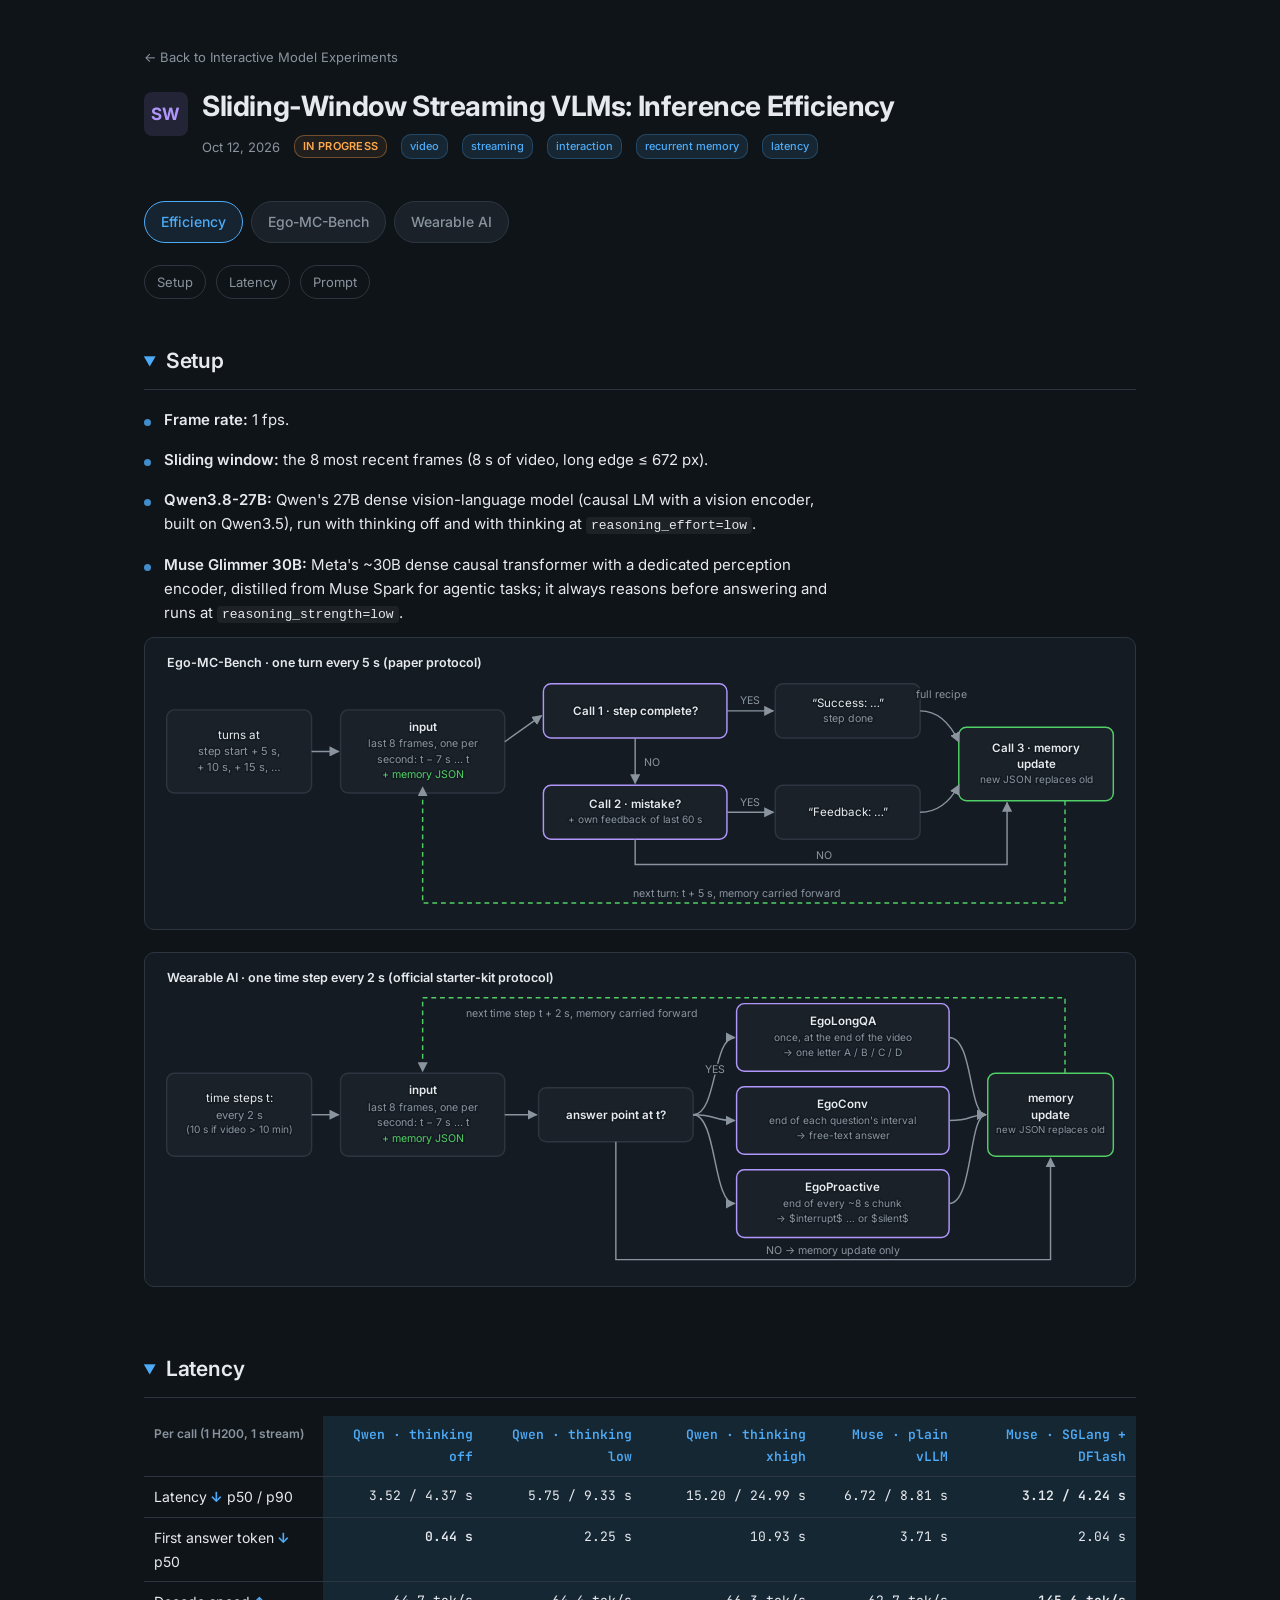
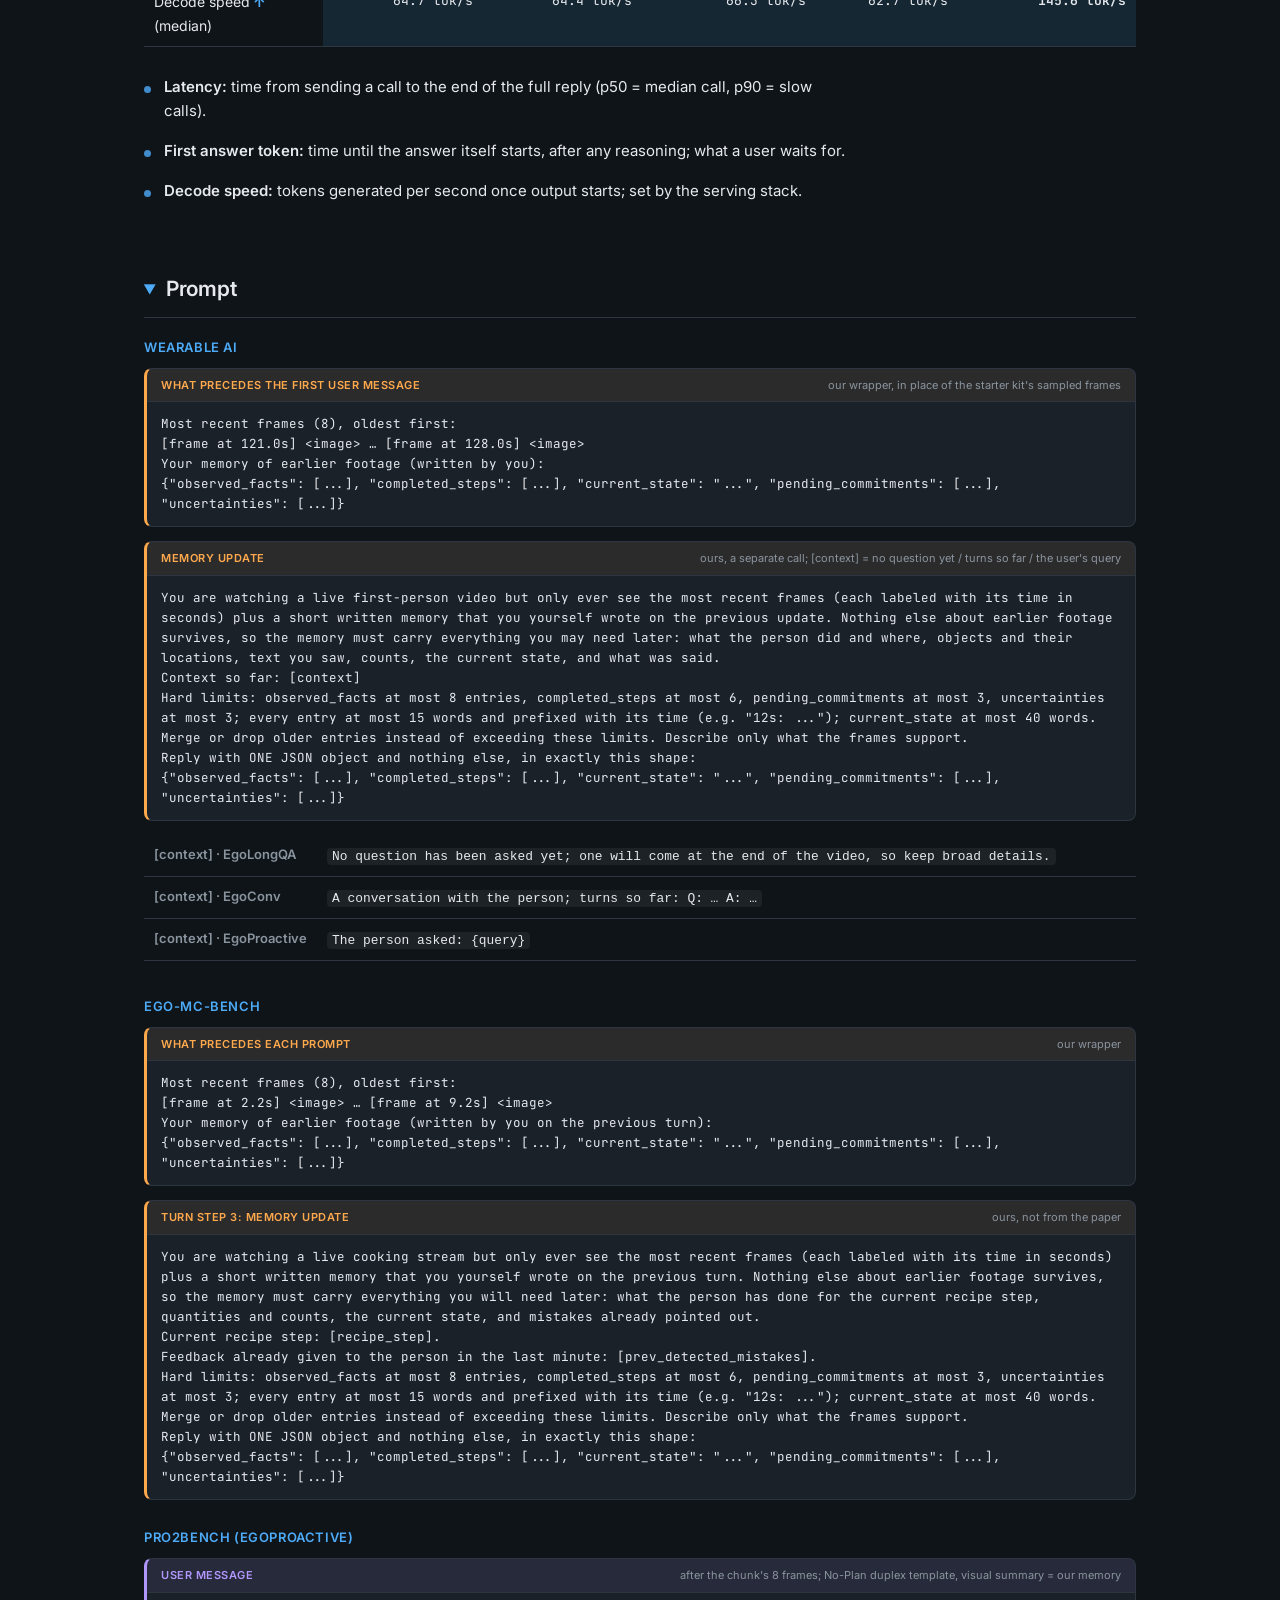
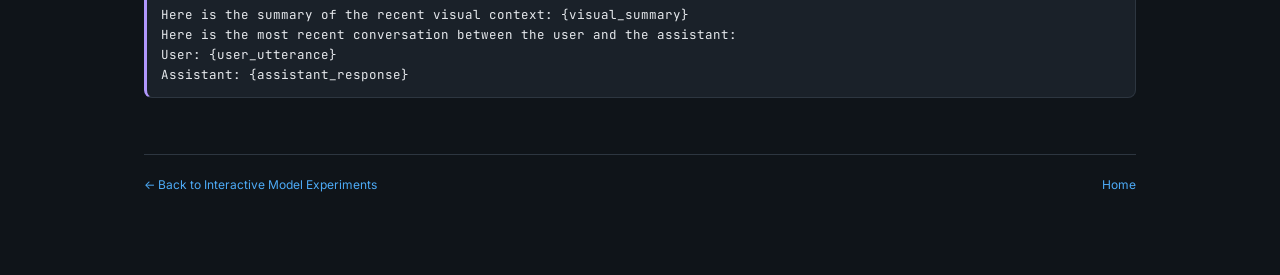
==== commit cb141db0: "Wearable AI page in the Ego-MC style: short Setup + flow, Metrics, Takeaways; drop Observations and " ====
--- a/index.html
+++ b/index.html
@@ -32,7 +32,7 @@
   <section class="exp-section"><h2 id="esetup">Setup</h2>
     <ul class="points tight"><li><b>Frame rate:</b> 1 fps.</li><li><b>Sliding window:</b> the 8 most recent frames (8 s of video, long edge ≤ 672 px).</li><li><b>Qwen3.8-27B:</b> Qwen's 27B dense vision-language model (causal LM with a vision encoder, built on Qwen3.5), run with thinking off and with thinking at <code>reasoning_effort=low</code>.</li><li><b>Muse Glimmer 30B:</b> Meta's ~30B dense causal transformer with a dedicated perception encoder, distilled from Muse Spark for agentic tasks; it always reasons before answering and runs at <code>reasoning_strength=low</code>.</li></ul>
     <figure class="figwrap"><svg class="chart flow" viewBox="0 0 1000 276" role="img" aria-label="Ego-MC call flow: every 5 s, step-complete check, mistake check, memory update"><defs><marker id="fa" viewBox="0 0 10 10" refX="9" refY="5" markerWidth="7" markerHeight="7" orient="auto"><path d="M0,0 L10,5 L0,10 z" fill="#8a949e"/></marker></defs><text x="10.0" y="18.0" font-size="13" fill="#e6e9ed" text-anchor="start" stroke="#141b22" stroke-width="3" paint-order="stroke" font-family="Inter, -apple-system, sans-serif" font-weight="600">Ego-MC-Bench · one turn every 5 s (paper protocol)</text><rect x="10" y="62" width="150" height="86" rx="8" fill="#1a2129" stroke="#2d3640" stroke-width="1.5"/><text x="85.0" y="92.2" font-size="12" fill="#e6e9ed" text-anchor="middle" stroke="#141b22" stroke-width="3" paint-order="stroke" font-family="Inter, -apple-system, sans-serif">turns at</text><text x="85.0" y="109.0" font-size="11.5" fill="#8a949e" text-anchor="middle" stroke="#141b22" stroke-width="3" paint-order="stroke" font-family="Inter, -apple-system, sans-serif">step start + 5 s,</text><text x="85.0" y="125.5" font-size="11.5" fill="#8a949e" text-anchor="middle" stroke="#141b22" stroke-width="3" paint-order="stroke" font-family="Inter, -apple-system, sans-serif">+ 10 s, + 15 s, …</text><rect x="190" y="62" width="170" height="86" rx="8" fill="#1a2129" stroke="#2d3640" stroke-width="1.5"/><text x="275.0" y="83.7" font-size="12" fill="#e6e9ed" text-anchor="middle" stroke="#141b22" stroke-width="3" paint-order="stroke" font-family="Inter, -apple-system, sans-serif" font-weight="600">input</text><text x="275.0" y="100.8" font-size="11" fill="#8a949e" text-anchor="middle" stroke="#141b22" stroke-width="3" paint-order="stroke" font-family="Inter, -apple-system, sans-serif">last 8 frames, one per</text><text x="275.0" y="116.8" font-size="11" fill="#8a949e" text-anchor="middle" stroke="#141b22" stroke-width="3" paint-order="stroke" font-family="Inter, -apple-system, sans-serif">second: t − 7 s … t</text><text x="275.0" y="132.8" font-size="11" fill="#51cf66" text-anchor="middle" stroke="#141b22" stroke-width="3" paint-order="stroke" font-family="Inter, -apple-system, sans-serif">+ memory JSON</text><rect x="400" y="35" width="190" height="56" rx="8" fill="#1a2129" stroke="#b197fc" stroke-width="1.5"/><text x="495.0" y="67.2" font-size="12" fill="#e6e9ed" text-anchor="middle" stroke="#141b22" stroke-width="3" paint-order="stroke" font-family="Inter, -apple-system, sans-serif" font-weight="600">Call 1 · step complete?</text><rect x="400" y="140" width="190" height="56" rx="8" fill="#1a2129" stroke="#b197fc" stroke-width="1.5"/><text x="495.0" y="163.7" font-size="12" fill="#e6e9ed" text-anchor="middle" stroke="#141b22" stroke-width="3" paint-order="stroke" font-family="Inter, -apple-system, sans-serif" font-weight="600">Call 2 · mistake?</text><text x="495.0" y="179.4" font-size="10.5" fill="#8a949e" text-anchor="middle" stroke="#141b22" stroke-width="3" paint-order="stroke" font-family="Inter, -apple-system, sans-serif">+ own feedback of last 60 s</text><rect x="640" y="35" width="150" height="56" rx="8" fill="#1a2129" stroke="#2d3640" stroke-width="1.5"/><text x="715.0" y="58.7" font-size="12" fill="#e6e9ed" text-anchor="middle" stroke="#141b22" stroke-width="3" paint-order="stroke" font-family="Inter, -apple-system, sans-serif">“Success: …”</text><text x="715.0" y="74.8" font-size="11" fill="#8a949e" text-anchor="middle" stroke="#141b22" stroke-width="3" paint-order="stroke" font-family="Inter, -apple-system, sans-serif">step done</text><rect x="640" y="140" width="150" height="56" rx="8" fill="#1a2129" stroke="#2d3640" stroke-width="1.5"/><text x="715.0" y="172.2" font-size="12" fill="#e6e9ed" text-anchor="middle" stroke="#141b22" stroke-width="3" paint-order="stroke" font-family="Inter, -apple-system, sans-serif">“Feedback: …”</text><rect x="830" y="80" width="160" height="76" rx="8" fill="#1a2129" stroke="#51cf66" stroke-width="1.5"/><text x="910.0" y="105.2" font-size="12" fill="#e6e9ed" text-anchor="middle" stroke="#141b22" stroke-width="3" paint-order="stroke" font-family="Inter, -apple-system, sans-serif" font-weight="600">Call 3 · memory</text><text x="910.0" y="122.2" font-size="12" fill="#e6e9ed" text-anchor="middle" stroke="#141b22" stroke-width="3" paint-order="stroke" font-family="Inter, -apple-system, sans-serif" font-weight="600">update</text><text x="910.0" y="137.2" font-size="10.5" fill="#8a949e" text-anchor="middle" stroke="#141b22" stroke-width="3" paint-order="stroke" font-family="Inter, -apple-system, sans-serif">new JSON replaces old</text><path d="M160,105 H188" fill="none" stroke="#8a949e" stroke-width="1.5" marker-end="url(#fa)"/><path d="M360,95 L398,68" fill="none" stroke="#8a949e" stroke-width="1.5" marker-end="url(#fa)"/><path d="M590,63 H638" fill="none" stroke="#8a949e" stroke-width="1.5" marker-end="url(#fa)"/><text x="614.0" y="56.0" font-size="11" fill="#8a949e" text-anchor="middle" stroke="#141b22" stroke-width="3" paint-order="stroke" font-family="Inter, -apple-system, sans-serif">YES</text><path d="M495,91 V138" fill="none" stroke="#8a949e" stroke-width="1.5" marker-end="url(#fa)"/><text x="512.0" y="120.0" font-size="11" fill="#8a949e" text-anchor="middle" stroke="#141b22" stroke-width="3" paint-order="stroke" font-family="Inter, -apple-system, sans-serif">NO</text><path d="M590,168 H638" fill="none" stroke="#8a949e" stroke-width="1.5" marker-end="url(#fa)"/><text x="614.0" y="161.0" font-size="11" fill="#8a949e" text-anchor="middle" stroke="#141b22" stroke-width="3" paint-order="stroke" font-family="Inter, -apple-system, sans-serif">YES</text><path d="M790,63 Q815,63 830,95" fill="none" stroke="#8a949e" stroke-width="1.5" marker-end="url(#fa)"/><text x="812.0" y="50.0" font-size="11" fill="#8a949e" text-anchor="middle" stroke="#141b22" stroke-width="3" paint-order="stroke" font-family="Inter, -apple-system, sans-serif">full recipe</text><path d="M790,168 Q815,168 830,140" fill="none" stroke="#8a949e" stroke-width="1.5" marker-end="url(#fa)"/><path d="M495,196 V222 H880 V158" fill="none" stroke="#8a949e" stroke-width="1.5" marker-end="url(#fa)"/><text x="690.0" y="216.0" font-size="11" fill="#8a949e" text-anchor="middle" stroke="#141b22" stroke-width="3" paint-order="stroke" font-family="Inter, -apple-system, sans-serif">NO</text><path d="M940,156 V262 H275 V142" fill="none" stroke="#51cf66" stroke-width="1.5" stroke-dasharray="5 4" marker-end="url(#fa)"/><text x="600.0" y="256.0" font-size="11" fill="#8a949e" text-anchor="middle" stroke="#141b22" stroke-width="3" paint-order="stroke" font-family="Inter, -apple-system, sans-serif">next turn: t + 5 s, memory carried forward</text></svg></figure>
-    <figure class="figwrap"><svg class="chart flow" viewBox="0 0 1000 344" role="img" aria-label="Wearable AI call flow: a time step every 2 s; answer at task-specific points, then a memory update"><defs><marker id="fa_w" viewBox="0 0 10 10" refX="9" refY="5" markerWidth="7" markerHeight="7" orient="auto"><path d="M0,0 L10,5 L0,10 z" fill="#8a949e"/></marker></defs><text x="10.0" y="18.0" font-size="13" fill="#e6e9ed" text-anchor="start" stroke="#141b22" stroke-width="3" paint-order="stroke" font-family="Inter, -apple-system, sans-serif" font-weight="600">Wearable AI · one time step every 2 s (official starter-kit protocol)</text><rect x="10" y="112" width="150" height="86" rx="8" fill="#1a2129" stroke="#2d3640" stroke-width="1.5"/><text x="85.0" y="142.2" font-size="12" fill="#e6e9ed" text-anchor="middle" stroke="#141b22" stroke-width="3" paint-order="stroke" font-family="Inter, -apple-system, sans-serif">time steps t:</text><text x="85.0" y="159.0" font-size="11.5" fill="#8a949e" text-anchor="middle" stroke="#141b22" stroke-width="3" paint-order="stroke" font-family="Inter, -apple-system, sans-serif">every 2 s</text><text x="85.0" y="174.2" font-size="10.5" fill="#8a949e" text-anchor="middle" stroke="#141b22" stroke-width="3" paint-order="stroke" font-family="Inter, -apple-system, sans-serif">(10 s if video &gt; 10 min)</text><rect x="190" y="112" width="170" height="86" rx="8" fill="#1a2129" stroke="#2d3640" stroke-width="1.5"/><text x="275.0" y="133.7" font-size="12" fill="#e6e9ed" text-anchor="middle" stroke="#141b22" stroke-width="3" paint-order="stroke" font-family="Inter, -apple-system, sans-serif" font-weight="600">input</text><text x="275.0" y="150.8" font-size="11" fill="#8a949e" text-anchor="middle" stroke="#141b22" stroke-width="3" paint-order="stroke" font-family="Inter, -apple-system, sans-serif">last 8 frames, one per</text><text x="275.0" y="166.8" font-size="11" fill="#8a949e" text-anchor="middle" stroke="#141b22" stroke-width="3" paint-order="stroke" font-family="Inter, -apple-system, sans-serif">second: t − 7 s … t</text><text x="275.0" y="182.8" font-size="11" fill="#51cf66" text-anchor="middle" stroke="#141b22" stroke-width="3" paint-order="stroke" font-family="Inter, -apple-system, sans-serif">+ memory JSON</text><rect x="395" y="127" width="160" height="56" rx="8" fill="#1a2129" stroke="#2d3640" stroke-width="1.5"/><text x="475.0" y="159.2" font-size="12" fill="#e6e9ed" text-anchor="middle" stroke="#141b22" stroke-width="3" paint-order="stroke" font-family="Inter, -apple-system, sans-serif" font-weight="600">answer point at t?</text><rect x="600" y="40" width="220" height="70" rx="8" fill="#1a2129" stroke="#b197fc" stroke-width="1.5"/><text x="710.0" y="62.2" font-size="12" fill="#e6e9ed" text-anchor="middle" stroke="#141b22" stroke-width="3" paint-order="stroke" font-family="Inter, -apple-system, sans-serif" font-weight="600">EgoLongQA</text><text x="710.0" y="78.7" font-size="10.5" fill="#8a949e" text-anchor="middle" stroke="#141b22" stroke-width="3" paint-order="stroke" font-family="Inter, -apple-system, sans-serif">once, at the end of the video</text><text x="710.0" y="94.2" font-size="10.5" fill="#8a949e" text-anchor="middle" stroke="#141b22" stroke-width="3" paint-order="stroke" font-family="Inter, -apple-system, sans-serif">→ one letter A / B / C / D</text><path d="M555,155 C580,155 575,75 598,75" fill="none" stroke="#8a949e" stroke-width="1.5" marker-end="url(#fa_w)"/><path d="M820,75 C845,75 840,155 858,155" fill="none" stroke="#8a949e" stroke-width="1.5" marker-end="url(#fa_w)"/><rect x="600" y="126" width="220" height="70" rx="8" fill="#1a2129" stroke="#b197fc" stroke-width="1.5"/><text x="710.0" y="148.2" font-size="12" fill="#e6e9ed" text-anchor="middle" stroke="#141b22" stroke-width="3" paint-order="stroke" font-family="Inter, -apple-system, sans-serif" font-weight="600">EgoConv</text><text x="710.0" y="164.7" font-size="10.5" fill="#8a949e" text-anchor="middle" stroke="#141b22" stroke-width="3" paint-order="stroke" font-family="Inter, -apple-system, sans-serif">end of each question&#x27;s interval</text><text x="710.0" y="180.2" font-size="10.5" fill="#8a949e" text-anchor="middle" stroke="#141b22" stroke-width="3" paint-order="stroke" font-family="Inter, -apple-system, sans-serif">→ free-text answer</text><path d="M555,155 C580,155 575,161 598,161" fill="none" stroke="#8a949e" stroke-width="1.5" marker-end="url(#fa_w)"/><path d="M820,161 C845,161 840,155 858,155" fill="none" stroke="#8a949e" stroke-width="1.5" marker-end="url(#fa_w)"/><rect x="600" y="212" width="220" height="70" rx="8" fill="#1a2129" stroke="#b197fc" stroke-width="1.5"/><text x="710.0" y="234.2" font-size="12" fill="#e6e9ed" text-anchor="middle" stroke="#141b22" stroke-width="3" paint-order="stroke" font-family="Inter, -apple-system, sans-serif" font-weight="600">EgoProactive</text><text x="710.0" y="250.7" font-size="10.5" fill="#8a949e" text-anchor="middle" stroke="#141b22" stroke-width="3" paint-order="stroke" font-family="Inter, -apple-system, sans-serif">end of every ~8 s chunk</text><text x="710.0" y="266.2" font-size="10.5" fill="#8a949e" text-anchor="middle" stroke="#141b22" stroke-width="3" paint-order="stroke" font-family="Inter, -apple-system, sans-serif">→ $interrupt$ … or $silent$</text><path d="M555,155 C580,155 575,247 598,247" fill="none" stroke="#8a949e" stroke-width="1.5" marker-end="url(#fa_w)"/><path d="M820,247 C845,247 840,155 858,155" fill="none" stroke="#8a949e" stroke-width="1.5" marker-end="url(#fa_w)"/><text x="578.0" y="112.0" font-size="11" fill="#8a949e" text-anchor="middle" stroke="#141b22" stroke-width="3" paint-order="stroke" font-family="Inter, -apple-system, sans-serif">YES</text><rect x="860" y="112" width="130" height="86" rx="8" fill="#1a2129" stroke="#51cf66" stroke-width="1.5"/><text x="925.0" y="142.2" font-size="12" fill="#e6e9ed" text-anchor="middle" stroke="#141b22" stroke-width="3" paint-order="stroke" font-family="Inter, -apple-system, sans-serif" font-weight="600">memory</text><text x="925.0" y="159.2" font-size="12" fill="#e6e9ed" text-anchor="middle" stroke="#141b22" stroke-width="3" paint-order="stroke" font-family="Inter, -apple-system, sans-serif" font-weight="600">update</text><text x="925.0" y="173.5" font-size="10" fill="#8a949e" text-anchor="middle" stroke="#141b22" stroke-width="3" paint-order="stroke" font-family="Inter, -apple-system, sans-serif">new JSON replaces old</text><path d="M160,155 H188" fill="none" stroke="#8a949e" stroke-width="1.5" marker-end="url(#fa_w)"/><path d="M360,155 H393" fill="none" stroke="#8a949e" stroke-width="1.5" marker-end="url(#fa_w)"/><path d="M475,183 V305 H925 V200" fill="none" stroke="#8a949e" stroke-width="1.5" marker-end="url(#fa_w)"/><text x="700.0" y="299.0" font-size="11" fill="#8a949e" text-anchor="middle" stroke="#141b22" stroke-width="3" paint-order="stroke" font-family="Inter, -apple-system, sans-serif">NO → memory update only</text><path d="M940,112 V34 H275 V110" fill="none" stroke="#51cf66" stroke-width="1.5" stroke-dasharray="5 4" marker-end="url(#fa_w)"/><text x="440.0" y="54.0" font-size="11" fill="#8a949e" text-anchor="middle" stroke="#141b22" stroke-width="3" paint-order="stroke" font-family="Inter, -apple-system, sans-serif">next time step t + 2 s, memory carried forward</text><text x="10.0" y="334.0" font-size="11" fill="#8a949e" text-anchor="start" stroke="#141b22" stroke-width="3" paint-order="stroke" font-family="Inter, -apple-system, sans-serif">No memory update after the last answer. No-memory mode: answer calls only, no memory in the input.</text></svg></figure>
+    <figure class="figwrap"><svg class="chart flow" viewBox="0 0 1000 320" role="img" aria-label="Wearable AI call flow: a time step every 2 s; answer at task-specific points, then a memory update"><defs><marker id="fa_w" viewBox="0 0 10 10" refX="9" refY="5" markerWidth="7" markerHeight="7" orient="auto"><path d="M0,0 L10,5 L0,10 z" fill="#8a949e"/></marker></defs><text x="10.0" y="18.0" font-size="13" fill="#e6e9ed" text-anchor="start" stroke="#141b22" stroke-width="3" paint-order="stroke" font-family="Inter, -apple-system, sans-serif" font-weight="600">Wearable AI · one time step every 2 s (official starter-kit protocol)</text><rect x="10" y="112" width="150" height="86" rx="8" fill="#1a2129" stroke="#2d3640" stroke-width="1.5"/><text x="85.0" y="142.2" font-size="12" fill="#e6e9ed" text-anchor="middle" stroke="#141b22" stroke-width="3" paint-order="stroke" font-family="Inter, -apple-system, sans-serif">time steps t:</text><text x="85.0" y="159.0" font-size="11.5" fill="#8a949e" text-anchor="middle" stroke="#141b22" stroke-width="3" paint-order="stroke" font-family="Inter, -apple-system, sans-serif">every 2 s</text><text x="85.0" y="174.2" font-size="10.5" fill="#8a949e" text-anchor="middle" stroke="#141b22" stroke-width="3" paint-order="stroke" font-family="Inter, -apple-system, sans-serif">(10 s if video &gt; 10 min)</text><rect x="190" y="112" width="170" height="86" rx="8" fill="#1a2129" stroke="#2d3640" stroke-width="1.5"/><text x="275.0" y="133.7" font-size="12" fill="#e6e9ed" text-anchor="middle" stroke="#141b22" stroke-width="3" paint-order="stroke" font-family="Inter, -apple-system, sans-serif" font-weight="600">input</text><text x="275.0" y="150.8" font-size="11" fill="#8a949e" text-anchor="middle" stroke="#141b22" stroke-width="3" paint-order="stroke" font-family="Inter, -apple-system, sans-serif">last 8 frames, one per</text><text x="275.0" y="166.8" font-size="11" fill="#8a949e" text-anchor="middle" stroke="#141b22" stroke-width="3" paint-order="stroke" font-family="Inter, -apple-system, sans-serif">second: t − 7 s … t</text><text x="275.0" y="182.8" font-size="11" fill="#51cf66" text-anchor="middle" stroke="#141b22" stroke-width="3" paint-order="stroke" font-family="Inter, -apple-system, sans-serif">+ memory JSON</text><rect x="395" y="127" width="160" height="56" rx="8" fill="#1a2129" stroke="#2d3640" stroke-width="1.5"/><text x="475.0" y="159.2" font-size="12" fill="#e6e9ed" text-anchor="middle" stroke="#141b22" stroke-width="3" paint-order="stroke" font-family="Inter, -apple-system, sans-serif" font-weight="600">answer point at t?</text><rect x="600" y="40" width="220" height="70" rx="8" fill="#1a2129" stroke="#b197fc" stroke-width="1.5"/><text x="710.0" y="62.2" font-size="12" fill="#e6e9ed" text-anchor="middle" stroke="#141b22" stroke-width="3" paint-order="stroke" font-family="Inter, -apple-system, sans-serif" font-weight="600">EgoLongQA</text><text x="710.0" y="78.7" font-size="10.5" fill="#8a949e" text-anchor="middle" stroke="#141b22" stroke-width="3" paint-order="stroke" font-family="Inter, -apple-system, sans-serif">once, at the end of the video</text><text x="710.0" y="94.2" font-size="10.5" fill="#8a949e" text-anchor="middle" stroke="#141b22" stroke-width="3" paint-order="stroke" font-family="Inter, -apple-system, sans-serif">→ one letter A / B / C / D</text><path d="M555,155 C580,155 575,75 598,75" fill="none" stroke="#8a949e" stroke-width="1.5" marker-end="url(#fa_w)"/><path d="M820,75 C845,75 840,155 858,155" fill="none" stroke="#8a949e" stroke-width="1.5" marker-end="url(#fa_w)"/><rect x="600" y="126" width="220" height="70" rx="8" fill="#1a2129" stroke="#b197fc" stroke-width="1.5"/><text x="710.0" y="148.2" font-size="12" fill="#e6e9ed" text-anchor="middle" stroke="#141b22" stroke-width="3" paint-order="stroke" font-family="Inter, -apple-system, sans-serif" font-weight="600">EgoConv</text><text x="710.0" y="164.7" font-size="10.5" fill="#8a949e" text-anchor="middle" stroke="#141b22" stroke-width="3" paint-order="stroke" font-family="Inter, -apple-system, sans-serif">end of each question&#x27;s interval</text><text x="710.0" y="180.2" font-size="10.5" fill="#8a949e" text-anchor="middle" stroke="#141b22" stroke-width="3" paint-order="stroke" font-family="Inter, -apple-system, sans-serif">→ free-text answer</text><path d="M555,155 C580,155 575,161 598,161" fill="none" stroke="#8a949e" stroke-width="1.5" marker-end="url(#fa_w)"/><path d="M820,161 C845,161 840,155 858,155" fill="none" stroke="#8a949e" stroke-width="1.5" marker-end="url(#fa_w)"/><rect x="600" y="212" width="220" height="70" rx="8" fill="#1a2129" stroke="#b197fc" stroke-width="1.5"/><text x="710.0" y="234.2" font-size="12" fill="#e6e9ed" text-anchor="middle" stroke="#141b22" stroke-width="3" paint-order="stroke" font-family="Inter, -apple-system, sans-serif" font-weight="600">EgoProactive</text><text x="710.0" y="250.7" font-size="10.5" fill="#8a949e" text-anchor="middle" stroke="#141b22" stroke-width="3" paint-order="stroke" font-family="Inter, -apple-system, sans-serif">end of every ~8 s chunk</text><text x="710.0" y="266.2" font-size="10.5" fill="#8a949e" text-anchor="middle" stroke="#141b22" stroke-width="3" paint-order="stroke" font-family="Inter, -apple-system, sans-serif">→ $interrupt$ … or $silent$</text><path d="M555,155 C580,155 575,247 598,247" fill="none" stroke="#8a949e" stroke-width="1.5" marker-end="url(#fa_w)"/><path d="M820,247 C845,247 840,155 858,155" fill="none" stroke="#8a949e" stroke-width="1.5" marker-end="url(#fa_w)"/><text x="578.0" y="112.0" font-size="11" fill="#8a949e" text-anchor="middle" stroke="#141b22" stroke-width="3" paint-order="stroke" font-family="Inter, -apple-system, sans-serif">YES</text><rect x="860" y="112" width="130" height="86" rx="8" fill="#1a2129" stroke="#51cf66" stroke-width="1.5"/><text x="925.0" y="142.2" font-size="12" fill="#e6e9ed" text-anchor="middle" stroke="#141b22" stroke-width="3" paint-order="stroke" font-family="Inter, -apple-system, sans-serif" font-weight="600">memory</text><text x="925.0" y="159.2" font-size="12" fill="#e6e9ed" text-anchor="middle" stroke="#141b22" stroke-width="3" paint-order="stroke" font-family="Inter, -apple-system, sans-serif" font-weight="600">update</text><text x="925.0" y="173.5" font-size="10" fill="#8a949e" text-anchor="middle" stroke="#141b22" stroke-width="3" paint-order="stroke" font-family="Inter, -apple-system, sans-serif">new JSON replaces old</text><path d="M160,155 H188" fill="none" stroke="#8a949e" stroke-width="1.5" marker-end="url(#fa_w)"/><path d="M360,155 H393" fill="none" stroke="#8a949e" stroke-width="1.5" marker-end="url(#fa_w)"/><path d="M475,183 V305 H925 V200" fill="none" stroke="#8a949e" stroke-width="1.5" marker-end="url(#fa_w)"/><text x="700.0" y="299.0" font-size="11" fill="#8a949e" text-anchor="middle" stroke="#141b22" stroke-width="3" paint-order="stroke" font-family="Inter, -apple-system, sans-serif">NO → memory update only</text><path d="M940,112 V34 H275 V110" fill="none" stroke="#51cf66" stroke-width="1.5" stroke-dasharray="5 4" marker-end="url(#fa_w)"/><text x="440.0" y="54.0" font-size="11" fill="#8a949e" text-anchor="middle" stroke="#141b22" stroke-width="3" paint-order="stroke" font-family="Inter, -apple-system, sans-serif">next time step t + 2 s, memory carried forward</text></svg></figure>
   </section>
 
   <section class="exp-section"><h2 id="latency">Latency</h2>
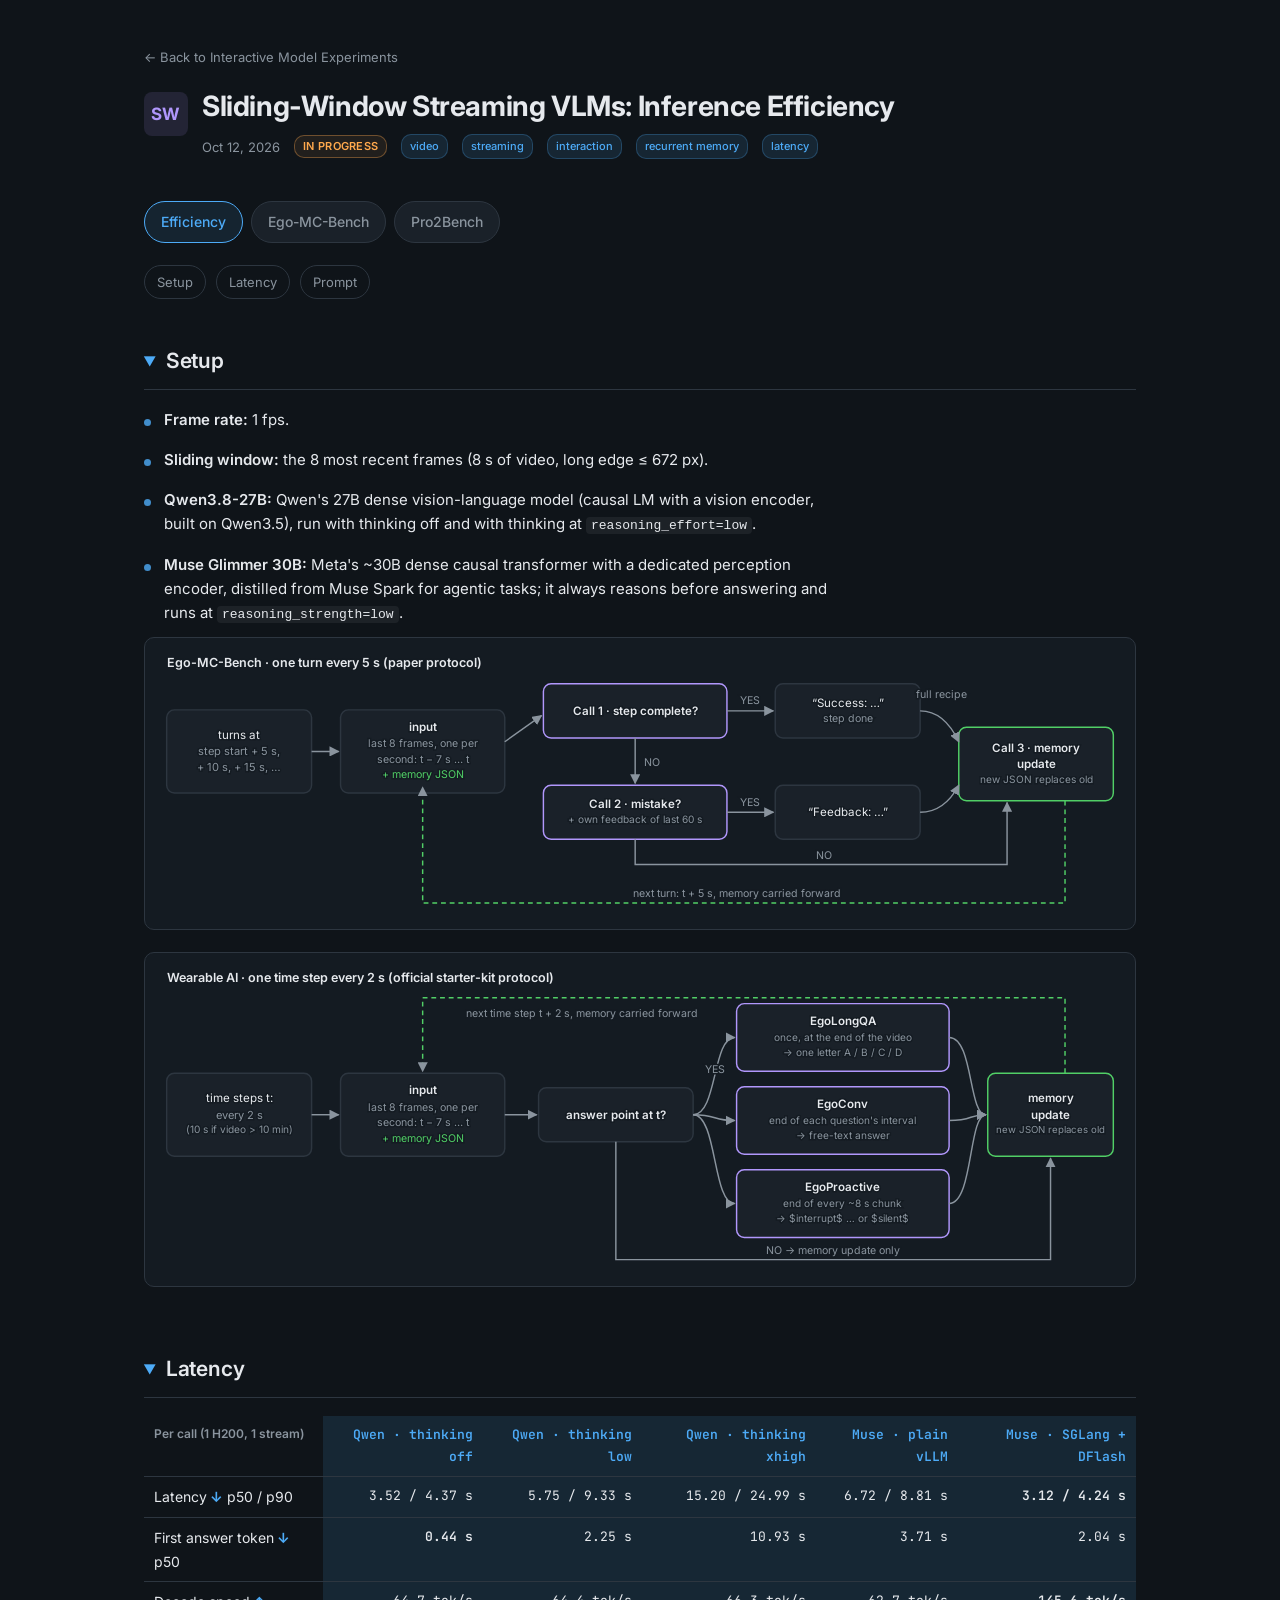
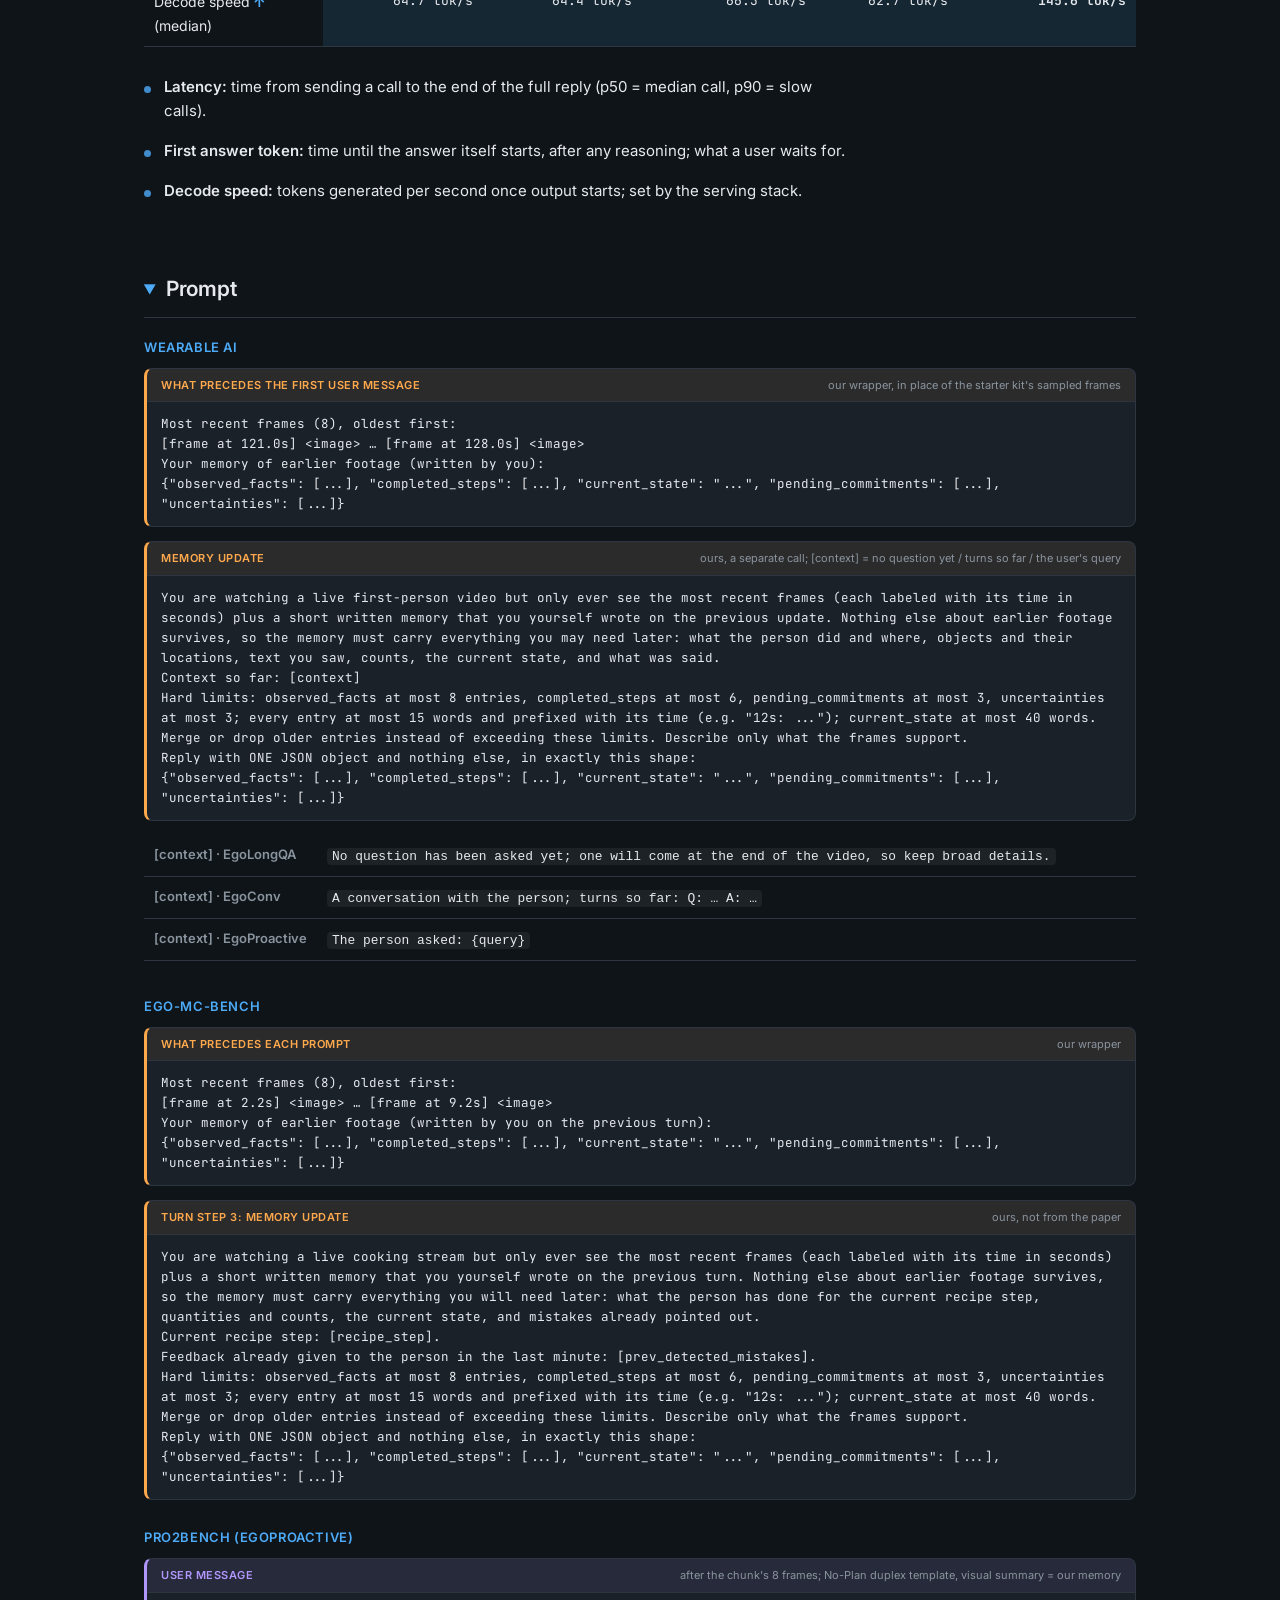
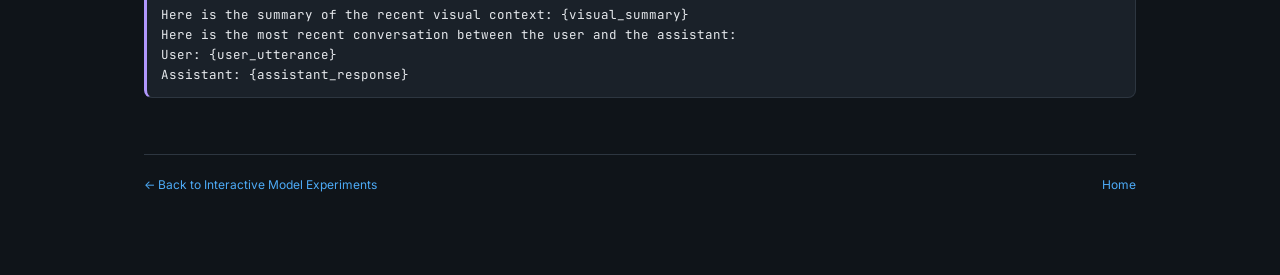
==== commit e7df6223: "Wearable page -> Pro2Bench only: starter-kit results, 300 s rule, leaderboard and clips hidden Co-Au" ====
--- a/index.html
+++ b/index.html
@@ -26,7 +26,7 @@
     
   </header>
 
-  <nav class="pagenav" aria-label="Pages"><a class="tab active" href="index.html" aria-current="page">Efficiency</a><a class="tab" href="ego_mc.html">Ego-MC-Bench</a><a class="tab" href="wearable_ai.html">Wearable AI</a></nav>
+  <nav class="pagenav" aria-label="Pages"><a class="tab active" href="index.html" aria-current="page">Efficiency</a><a class="tab" href="ego_mc.html">Ego-MC-Bench</a><a class="tab" href="wearable_ai.html">Pro2Bench</a></nav>
   <nav class="exp-toc" data-toc aria-label="Sections"></nav>
 
   <section class="exp-section"><h2 id="esetup">Setup</h2>
